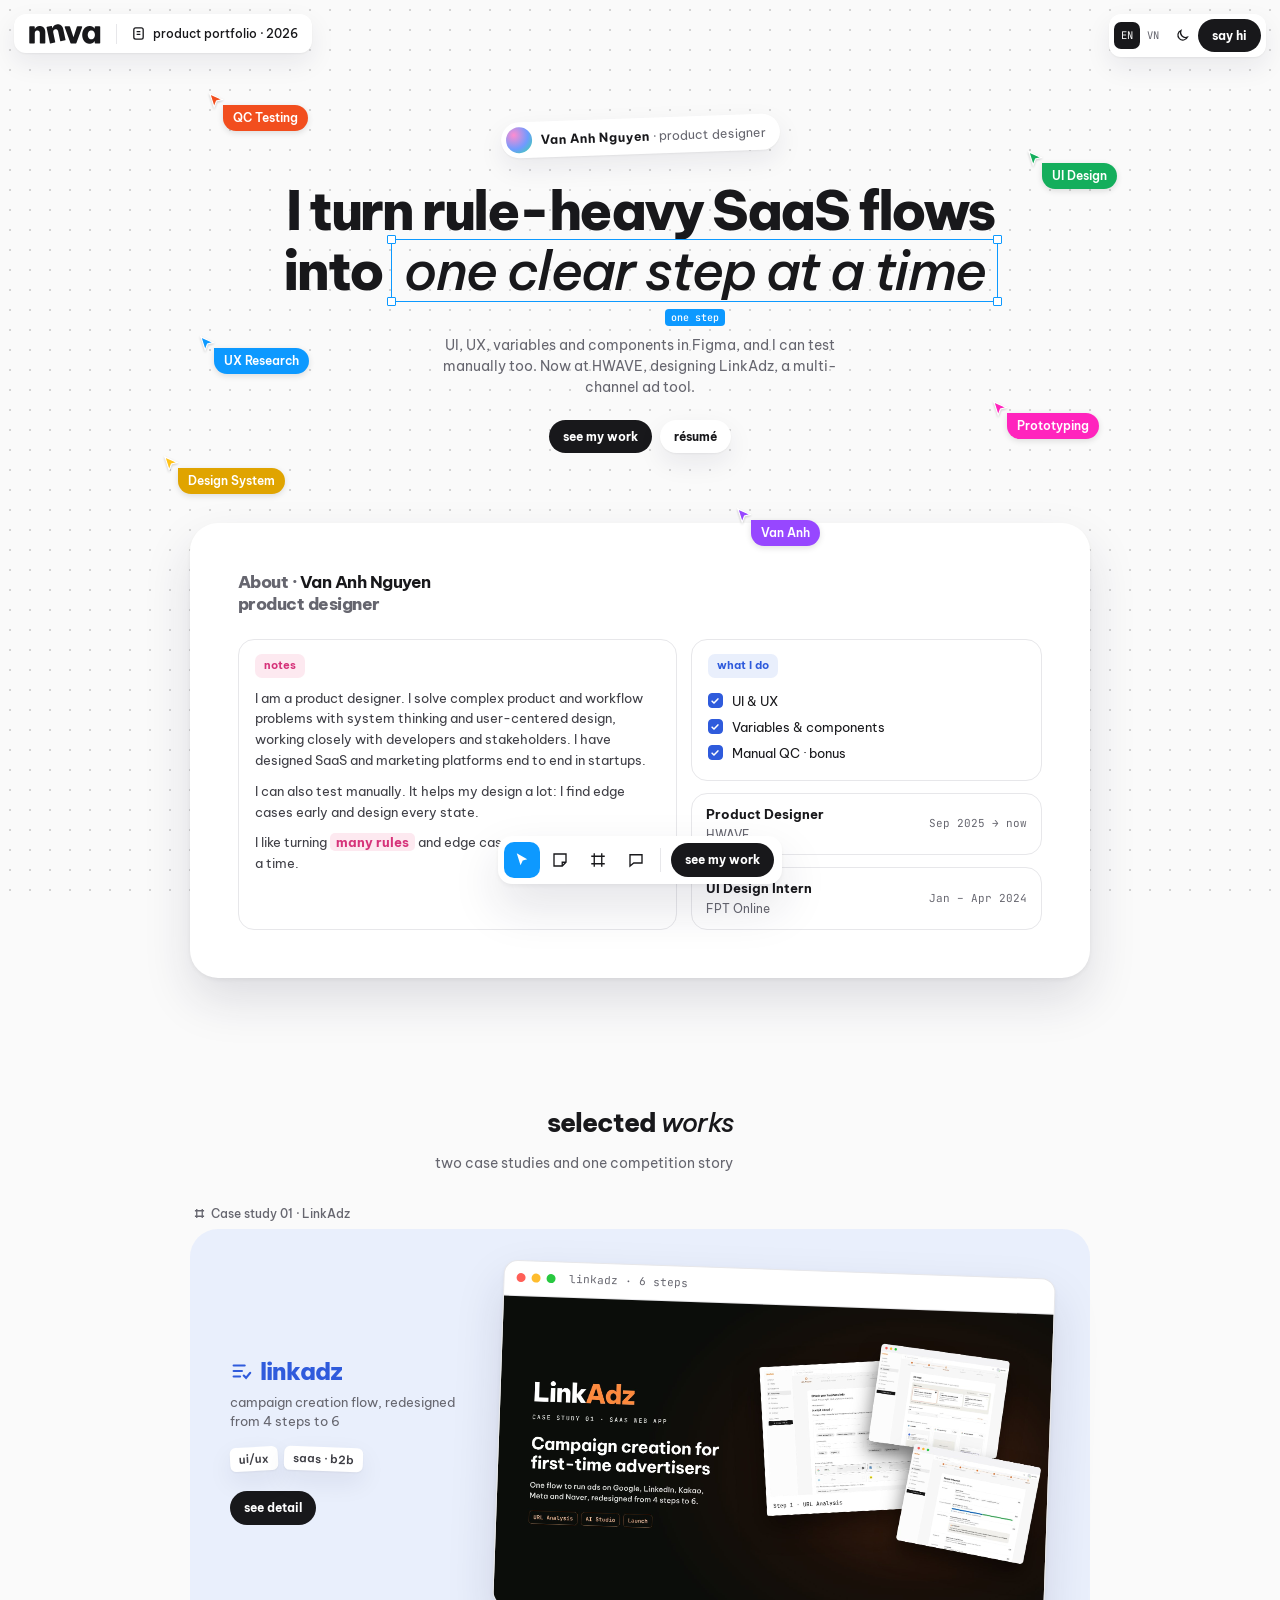
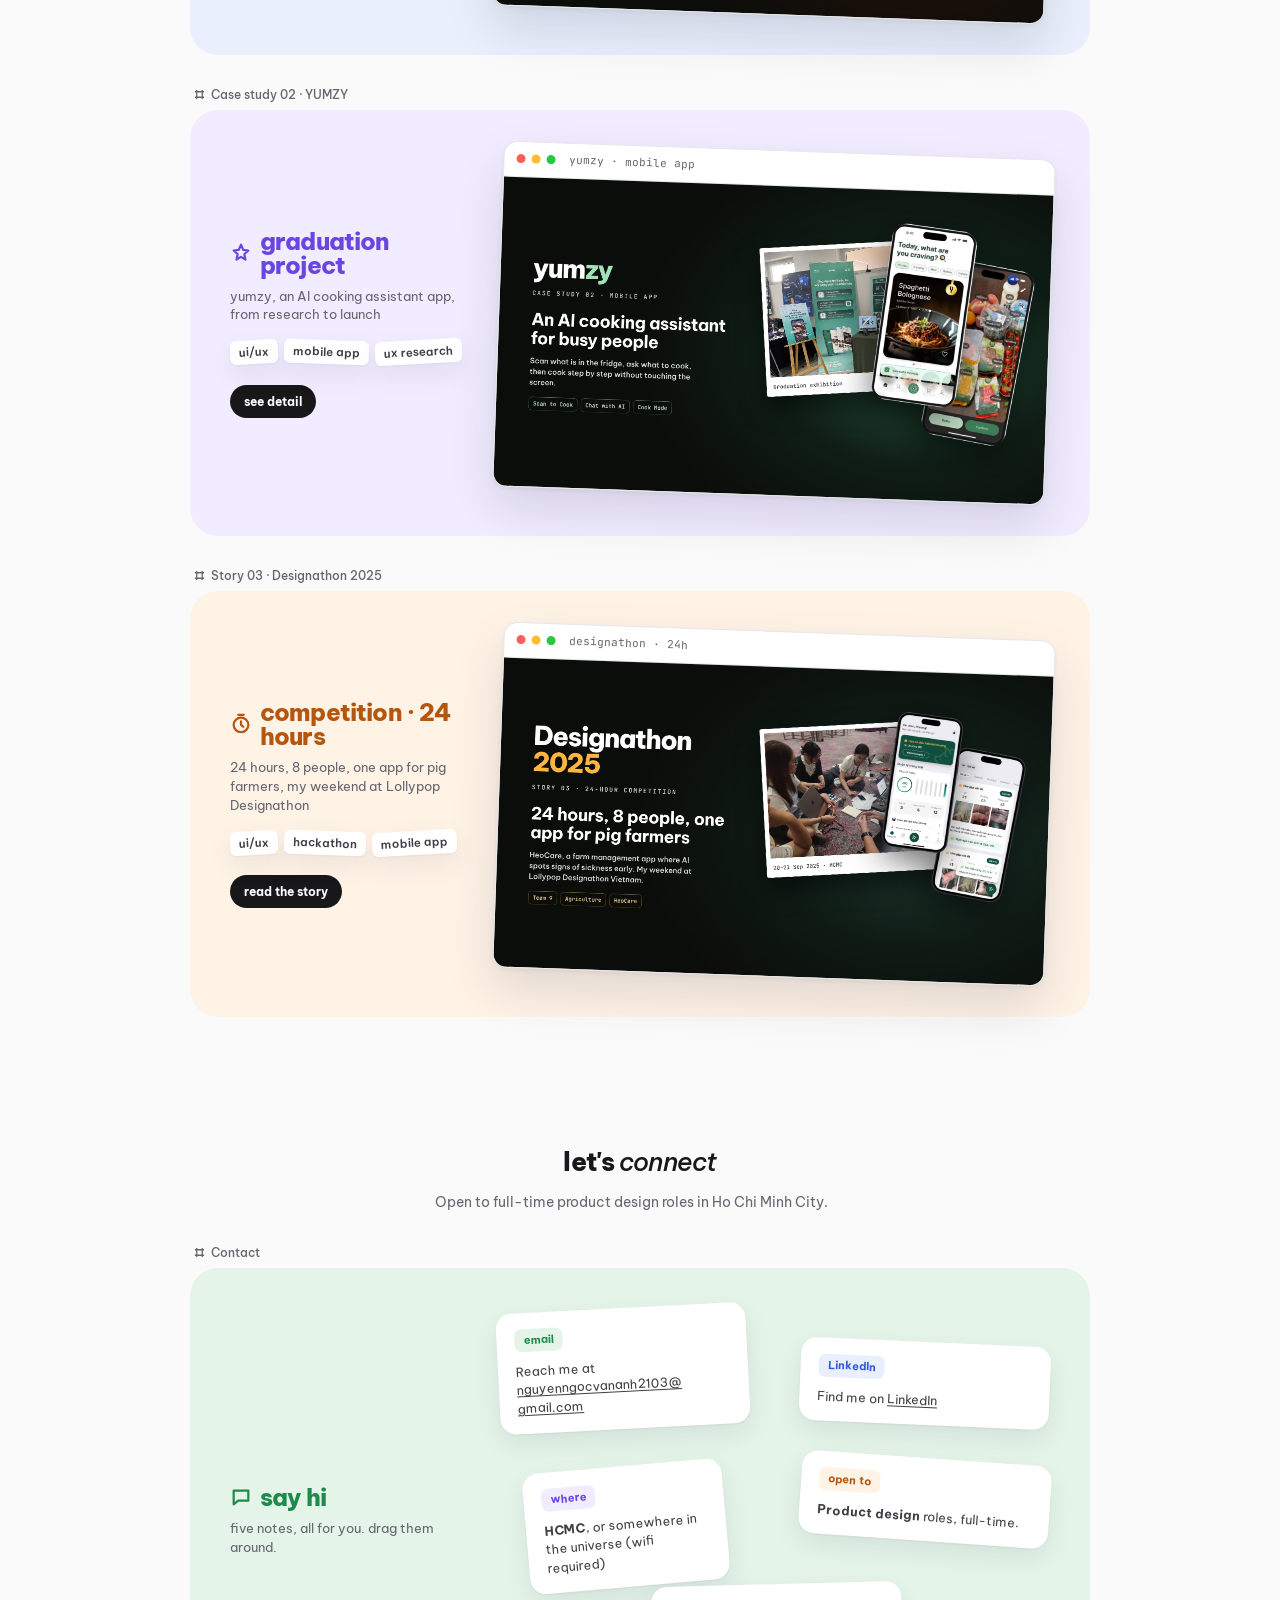
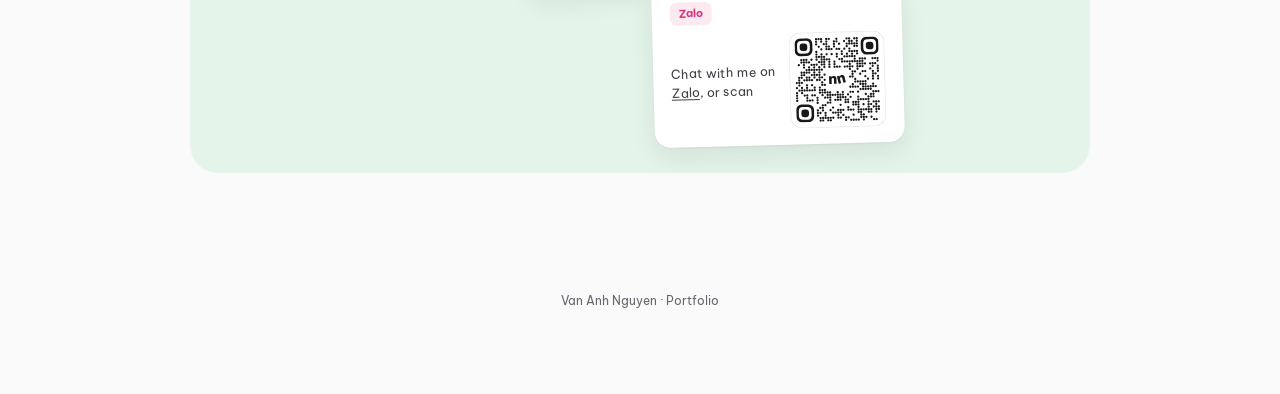
==== index.html @ 12a166b3 "Lighter media, play clips on scroll, American spelling, spaced en dashes Co-Authored-By: Claude Sonn" ====
<!DOCTYPE html>
<html lang="en">
<head>
<meta charset="utf-8">
<meta name="viewport" content="width=device-width, initial-scale=1">
<link rel="icon" href="logo/favicon.ico" sizes="any"><link rel="icon" type="image/png" sizes="32x32" href="logo/nn-icon-32.png"><link rel="apple-touch-icon" href="logo/nn-icon-180.png">
<script src="theme.js?v=20261119"></script>
<script src="logo.js?v=20261119" defer></script>
<title>Van Anh Nguyen · UI/UX Designer Portfolio 2026</title>
<meta name="description" content="Van Anh Nguyen, product designer in Ho Chi Minh City. Case studies: LinkAdz campaign creation flow, YUMZY AI cooking app, Designathon 2025.">
<meta property="og:url" content="https://nnva-portfolio.github.io/">
<link rel="canonical" href="https://nnva-portfolio.github.io/">
<link rel="alternate" hreflang="en" href="https://nnva-portfolio.github.io/">
<link rel="alternate" hreflang="vi" href="https://nnva-portfolio.github.io/about-vi.html">
<link rel="alternate" hreflang="x-default" href="https://nnva-portfolio.github.io/">
<meta property="og:type" content="website">
<meta property="og:title" content="Van Anh Nguyen · UI/UX Designer Portfolio 2026">
<meta property="og:description" content="Van Anh Nguyen, product designer in Ho Chi Minh City. Case studies: LinkAdz campaign creation flow, YUMZY AI cooking app, Designathon 2025.">
<meta property="og:image" content="https://nnva-portfolio.github.io/og.jpg">
<meta property="og:image:width" content="1200">
<meta property="og:image:height" content="630">
<meta name="twitter:card" content="summary_large_image">
<link rel="preconnect" href="https://fonts.googleapis.com">
<link rel="preconnect" href="https://fonts.gstatic.com" crossorigin>
<link href="https://fonts.googleapis.com/css2?family=Be+Vietnam+Pro:ital,wght@0,400;0,500;0,600;0,700;0,800;1,500;1,600&family=JetBrains+Mono:wght@500&display=swap" rel="stylesheet">
<style>
/* Layout: a FigJam board. Dot canvas + app chrome (file pill, toolbar, cursors, selection box) hold Droplist-style pastel blocks with tilted white sticker cards. Pastel for big areas, saturated color only for small accents. */
:root{
  --canvas:#fafafa;--dot:#d4d4d4;--ink:#18181b;--ink2:#3f3f46;--mute:#66666f;--line:#e7e7ea;--card:#fff;
  --blue:#e9effc;--pink:#fde9f0;--peach:#fff3e6;--mint:#e4f4e8;--violet:#f1ecff;
  --blue-i:#2f5bdc;--pink-i:#d6337a;--peach-i:#b5560f;--mint-i:#1f8a4c;--violet-i:#6a45e0;
  --cta:#18181b;--cta-ink:#fff;--sel:#0d99ff;
  --shadow:0 1px 2px rgba(0,0,0,.05),0 10px 26px rgba(30,30,60,.08);
  --shadow-lg:0 2px 4px rgba(0,0,0,.05),0 22px 48px rgba(30,30,60,.13);
  --font:'Be Vietnam Pro',system-ui,sans-serif;--mono:'JetBrains Mono',ui-monospace,monospace;
  color-scheme:light;
}
:root[data-theme="dark"]{
  --cta:#f3f3f6;--cta-ink:#18181b;
  --canvas:#17171b;--dot:#34343c;--ink:#f3f3f6;--ink2:#d2d2da;--mute:#a1a1ad;--line:#2f2f37;--card:#232329;
  --blue:#1a2238;--pink:#2c1a24;--peach:#2c2117;--mint:#16271d;--violet:#221c33;
  --blue-i:#9bb3ff;--pink-i:#ff94c4;--peach-i:#ffb47c;--mint-i:#7fdca6;--violet-i:#bca8ff;
  --shadow:0 1px 2px rgba(0,0,0,.4),0 10px 26px rgba(0,0,0,.35);--shadow-lg:0 2px 4px rgba(0,0,0,.4),0 22px 48px rgba(0,0,0,.5);
  color-scheme:dark;
}
*{box-sizing:border-box}
html{scroll-behavior:smooth;scroll-padding-top:70px}
body{margin:0;font-family:var(--font);font-size:14px;line-height:1.6;color:var(--ink);-webkit-font-smoothing:antialiased;overflow-x:hidden;
  background:var(--canvas)}
html::before{content:"";position:fixed;inset:0;z-index:-1;pointer-events:none;background:radial-gradient(var(--dot) 1.2px,transparent 1.4px) 0 0/20px 20px}
a{color:inherit}
img{display:block;max-width:100%}
p{margin:0}
:focus-visible{outline:2px solid var(--sel);outline-offset:3px}
.wrap{width:min(900px,calc(100vw - 32px));margin:0 auto;position:relative}

/* ===== app chrome ===== */
.bar{position:fixed;z-index:50;display:flex;align-items:center;gap:2px;background:var(--card);border-radius:12px;box-shadow:var(--shadow);padding:5px;font-size:12px}
.bar.tl{top:14px;left:14px}.bar.tr{top:14px;right:14px}
.bar .bit{display:flex;align-items:center;gap:7px;padding:5px 9px;border-radius:8px;text-decoration:none;color:var(--ink);font-weight:500;white-space:nowrap}
.bar a.it:hover,.bar a.bit:hover{background:rgba(127,127,140,.12)}
.bar .sep{width:1px;height:20px;background:var(--line);margin:0 3px}
.bar svg{width:15px;height:15px;flex:none}
.lsq{width:18px;height:18px;border-radius:5px;display:grid;place-items:center;background:var(--cta);color:var(--cta-ink);font-weight:800;font-size:11px}
.bar .bit.logo{padding:3px 9px}.bar .bit.logo .nnlogo{height:22px;color:var(--ink)}.bar .bit.logo .nnl{width:auto;height:100%}
/* nn logo: n-jump hover (keyframes from the logo guideline A17; rotate about the n centre 856.7,-296.1 in nnva units) */
.nnlogo{display:inline-block;line-height:0;color:inherit}
.nnl{display:block;height:100%;width:auto;overflow:visible}
.nnl .nj{transform-origin:0 0}
@keyframes nnjump{
 0%{transform:translate(0,0) translate(856.7px,-296.1px) rotate(0) translate(-856.7px,296.1px);animation-timing-function:linear}
 28%{transform:translate(0,0) translate(856.7px,-296.1px) rotate(0) translate(-856.7px,296.1px);animation-timing-function:cubic-bezier(.4,0,.6,1)}
 37.5%{transform:translate(0,14px) translate(856.7px,-296.1px) rotate(5deg) translate(-856.7px,296.1px);animation-timing-function:cubic-bezier(.2,0,.4,1)}
 48.5%{transform:translate(0,-80px) translate(856.7px,-296.1px) rotate(-6deg) translate(-856.7px,296.1px);animation-timing-function:cubic-bezier(.5,0,.9,1)}
 60%{transform:translate(0,8px) translate(856.7px,-296.1px) rotate(2deg) translate(-856.7px,296.1px);animation-timing-function:cubic-bezier(.3,0,.5,1)}
 69%{transform:translate(0,0) translate(856.7px,-296.1px) rotate(0) translate(-856.7px,296.1px);animation-timing-function:linear}
 100%{transform:translate(0,0) translate(856.7px,-296.1px) rotate(0) translate(-856.7px,296.1px)}
}
.nn-hover.nn-play .nj{animation:nnjump 3.2s infinite;animation-delay:-.8s}
@media (prefers-reduced-motion:reduce){.nn-hover.nn-play .nj{animation:none}}

.lang{display:flex}
.lang a{font-family:var(--mono);font-size:10.5px;padding:5px 7px;border-radius:7px;text-decoration:none;color:var(--mute)}
.lang a.on{background:var(--ink);color:var(--canvas)}
.ibtn{border:0;background:none;color:var(--ink);width:28px;height:28px;border-radius:8px;display:grid;place-items:center;cursor:pointer}
.ibtn:hover{background:rgba(127,127,140,.12)}
:root:not([data-theme="dark"]) .sun{display:none}:root[data-theme="dark"] .moon{display:none}
.cta{display:inline-block;background:var(--cta);color:var(--cta-ink) !important;font-weight:700;font-size:12px;padding:7px 14px;border-radius:999px;text-decoration:none;white-space:nowrap;transition:transform .25s cubic-bezier(.2,.9,.3,1.4),box-shadow .25s}
.cta:hover{transform:translateY(-2px) rotate(-2deg);box-shadow:0 10px 22px rgba(0,0,0,.22)}
.cta.ghost{background:var(--card);color:var(--ink) !important;box-shadow:var(--shadow)}
@media(max-width:560px){.bar.tl .f2,.bar.tl .sep{display:none}}

.tools{position:fixed;z-index:50;left:50%;bottom:16px;transform:translateX(-50%);display:flex;align-items:center;gap:2px;background:var(--card);border-radius:14px;box-shadow:var(--shadow-lg);padding:6px}
.tools a.t{position:relative;width:36px;height:36px;border-radius:10px;display:grid;place-items:center;color:var(--ink);text-decoration:none}
.tools a.t:hover{background:rgba(127,127,140,.12)}
.tools a.t.on{background:var(--sel);color:#fff}
.tools a.t svg{width:18px;height:18px}
.tools .sep{width:1px;height:24px;background:var(--line);margin:0 4px}
.tools .cta{margin:0 2px 0 4px}
[data-tip]::after{content:attr(data-tip);position:absolute;bottom:calc(100% + 10px);left:50%;transform:translate(-50%,4px);background:#18181b;color:#fff;font-size:11px;font-weight:500;padding:4px 8px;border-radius:6px;white-space:nowrap;opacity:0;pointer-events:none;transition:.18s;z-index:9}
[data-tip]:hover::after,[data-tip]:focus-visible::after{opacity:1;transform:translate(-50%,0)}

/* ===== canvas objects ===== */
.cur{position:absolute;z-index:6;pointer-events:none;display:flex;align-items:flex-start;animation:drift 10s ease-in-out infinite}
.cur svg{width:17px;height:17px;flex:none;filter:drop-shadow(0 1px 1px rgba(0,0,0,.2))}
.cur b{margin:13px 0 0 -2px;color:#fff;font-size:11.5px;font-weight:600;padding:4px 10px;border-radius:4px 999px 999px 999px;white-space:nowrap;box-shadow:0 2px 6px rgba(0,0,0,.12)}
.cur.d2{animation-delay:-3s;animation-duration:12s}.cur.d3{animation-delay:-6s;animation-duration:11s}.cur.d4{animation-delay:-1.5s;animation-duration:13s}
@keyframes drift{0%,100%{translate:0 0}25%{translate:12px -9px}50%{translate:-7px 7px}75%{translate:9px 11px}}
@media(max-width:1180px){.cur.hs{display:none}}

.selbox{position:relative;display:inline-block;padding:0 12px;outline:1.5px solid var(--sel)}
.selbox>i.h{position:absolute;width:9px;height:9px;background:#fff;border:1.5px solid var(--sel);border-radius:1px}
.h1{left:-5px;top:-5px}.h2{right:-5px;top:-5px}.h3{left:-5px;bottom:-5px}.h4{right:-5px;bottom:-5px}
.selbox .dim{position:absolute;left:50%;top:calc(100% + 8px);transform:translateX(-50%);background:var(--sel);color:#fff;font-family:var(--mono);font-size:10px;font-weight:500;font-style:normal;padding:1px 6px;border-radius:4px;white-space:nowrap;letter-spacing:0;line-height:1.5}

.pick{position:relative}
.pick::before{content:"";position:absolute;inset:0;border:1.5px solid var(--sel);border-radius:inherit;opacity:0;transition:opacity .15s;pointer-events:none;
  background:linear-gradient(#fff,#fff) left -4px top -4px/8px 8px no-repeat,linear-gradient(#fff,#fff) right -4px top -4px/8px 8px no-repeat,linear-gradient(#fff,#fff) left -4px bottom -4px/8px 8px no-repeat,linear-gradient(#fff,#fff) right -4px bottom -4px/8px 8px no-repeat}
.pick:hover::before{opacity:1}

.fr{position:relative;margin-top:30px}
.fr>.fname{display:flex;align-items:center;gap:6px;font-size:12px;color:var(--mute);font-weight:500;margin:0 0 6px 4px}
.fr>.fname svg{width:11px;height:11px}

.block{border-radius:28px;padding:clamp(22px,4vw,40px);position:relative}
.block.blue{background:var(--blue);--i:var(--blue-i)}.block.pink{background:var(--pink);--i:var(--pink-i)}
.block.peach{background:var(--peach);--i:var(--peach-i)}.block.mint{background:var(--mint);--i:var(--mint-i)}.block.violet{background:var(--violet);--i:var(--violet-i)}
.kt{display:flex;align-items:center;gap:8px;font-weight:800;font-size:clamp(20px,2.6vw,24px);letter-spacing:-.035em;line-height:1;color:var(--i)}
.kt svg{width:22px;height:22px;flex:none}
.kd{font-size:12.5px;color:var(--mute);line-height:1.5;max-width:240px;margin:10px 0 0}
.duo{display:grid;grid-template-columns:240px minmax(0,1fr);gap:28px;align-items:center}
@media(max-width:860px){.duo{grid-template-columns:1fr}}

.st{position:relative;background:var(--card);border:3px solid var(--card);border-radius:16px;padding:13px 15px;box-shadow:var(--shadow);font-size:12.5px;line-height:1.5;color:var(--ink2);
  transition:rotate .45s cubic-bezier(.2,.9,.3,1.3),translate .45s cubic-bezier(.2,.9,.3,1.3),box-shadow .3s;background-image:linear-gradient(180deg,rgba(255,255,255,.7),rgba(255,255,255,0) 40%)}
:root[data-theme="dark"] .st{background-image:linear-gradient(180deg,rgba(255,255,255,.05),rgba(255,255,255,0) 40%)}
.st:hover{rotate:0deg !important;translate:0 -5px;box-shadow:var(--shadow-lg);z-index:4}
.r1{rotate:-3deg}.r2{rotate:2.5deg}.r3{rotate:-1.5deg}.r4{rotate:4deg}.r5{rotate:-5deg}
.lbl{display:inline-flex;align-items:center;gap:4px;font-size:11px;font-weight:700;padding:3px 9px;border-radius:7px;margin-bottom:10px}
.lbl.blue{background:var(--blue);color:var(--blue-i)}.lbl.pink{background:var(--pink);color:var(--pink-i)}.lbl.peach{background:var(--peach);color:var(--peach-i)}
.lbl.mint{background:var(--mint);color:var(--mint-i)}.lbl.violet{background:var(--violet);color:var(--violet-i)}
.lbl .chev{font-size:8px;opacity:.7}
.tag{font-weight:700;padding:1px 6px;border-radius:5px;background:var(--pink);color:var(--pink-i)}
.drag{cursor:grab;touch-action:none;user-select:none;-webkit-user-select:none;-webkit-touch-callout:none}
@media(pointer:coarse){.drag{touch-action:pan-y}.drag.lifted{scale:1.03}}
.drag.dragging{cursor:grabbing;transition:none;z-index:8;box-shadow:var(--shadow-lg)}
.scatter{position:relative;min-height:425px}
.scatter .st{position:absolute;width:min(250px,72%)}
@media(max-width:860px){.scatter{min-height:0;display:flex;flex-direction:column;gap:26px;padding:6px 0}.scatter .st{position:relative !important;width:auto !important;left:auto !important;right:auto !important;top:auto !important}.scatter .st.r1{rotate:-1.2deg}.scatter .st.r2{rotate:1deg}.scatter .st.r3{rotate:-.8deg}.scatter .st.r4{rotate:1.2deg}.scatter .st.r5{rotate:-1deg}}

.ck{list-style:none;margin:0;padding:0}
.ck li{display:flex;align-items:center;gap:9px;padding:3px 0;font-size:12.5px;color:var(--ink)}
.ck li::before{content:"";flex:none;width:13px;height:13px;border:1.5px solid #c9c9d2;border-radius:4px;background:var(--card)}
.ck li.done::before{border-color:var(--blue-i);background:var(--blue-i) url("data:image/svg+xml,%3Csvg xmlns='http://www.w3.org/2000/svg' viewBox='0 0 12 12'%3E%3Cpath d='M2.5 6.2l2.3 2.3 4.7-5' fill='none' stroke='white' stroke-width='1.8' stroke-linecap='round' stroke-linejoin='round'/%3E%3C/svg%3E") center/10px no-repeat}

/* placeholder still to be filled in */
.todo{background:#fff1b8;color:#6b5300;border-radius:4px;padding:0 5px;font-size:11.5px;white-space:nowrap}
:root[data-theme="dark"] .todo{background:#3a3210;color:#efd48a}

/* ===== hero ===== */
.hero{position:relative;text-align:center;padding:118px 0 0}
.who{display:inline-flex;align-items:center;gap:9px;background:var(--card);box-shadow:var(--shadow);border-radius:999px;padding:5px 14px 5px 5px;font-size:12.5px;color:var(--mute);rotate:-2deg;margin-bottom:26px}
.who i{width:26px;height:26px;border-radius:50%;background:radial-gradient(circle at 30% 30%,#ff8ccf,#6f9bff 55%,#2fdc9c)}
.who b{color:var(--ink);font-weight:700}
.hero h1{margin:0;font-size:clamp(30px,5.4vw,54px);font-weight:800;letter-spacing:-.045em;line-height:1.12;text-wrap:balance}
.it{font-style:italic;font-weight:500;letter-spacing:-.03em}
.sub{color:var(--mute);font-size:13.5px;line-height:1.55;max-width:410px;margin:34px auto 0}
section .sub{margin-top:14px}
.btns{display:flex;gap:8px;justify-content:center;flex-wrap:wrap;margin-top:22px}

/* about card (the "product demo" of the page) */
.app{position:relative;margin-top:70px;background:var(--card);border-radius:28px;box-shadow:var(--shadow-lg);padding:clamp(20px,5vw,48px);text-align:left}
.apphead{display:flex;justify-content:space-between;align-items:flex-start;gap:14px;flex-wrap:wrap}
.apphead h2{margin:0;text-align:left;font-size:17px;font-weight:800;letter-spacing:-.03em;line-height:1.3;color:var(--mute)}
.apphead h2 b{color:var(--ink)}
.board{display:grid;grid-template-columns:1.25fr 1fr;gap:14px;margin-top:24px}
.side{display:flex;flex-direction:column;gap:12px}
.w{background:var(--card);border:1px solid var(--line);border-radius:16px;padding:14px 16px;font-size:13px;color:var(--ink2)}
.w p+p{margin-top:10px}
.w.row{display:flex;justify-content:space-between;align-items:center;gap:10px;padding:10px 14px}
.w.row .lbl{margin:0}
.w.row b{display:block;color:var(--ink);font-weight:700;font-size:12.5px}
.w.row small{color:var(--mute);font-size:11.5px}
.w.row .when{font-family:var(--mono);font-size:11px;color:var(--mute);white-space:nowrap}
@media(max-width:860px){.board{grid-template-columns:1fr}}

/* ===== sections ===== */
section{padding-top:130px}
h2{margin:0;text-align:center;font-size:clamp(21px,2.9vw,26px);font-weight:800;letter-spacing:-.035em;line-height:1.18}

.frame{display:block;background:var(--card);border-radius:14px;box-shadow:var(--shadow-lg);overflow:hidden;border:1px solid var(--line);text-decoration:none;transition:rotate .45s cubic-bezier(.2,.9,.3,1.3),translate .45s}
.frame .chrome{display:flex;align-items:center;gap:6px;padding:8px 12px;border-bottom:1px solid var(--line)}
.frame .chrome i{width:9px;height:9px;border-radius:50%;background:#ff5f57}.frame .chrome i:nth-child(2){background:#febc2e}.frame .chrome i:nth-child(3){background:#28c840}
.frame .chrome span{margin-left:8px;font-size:11px;color:var(--mute);font-family:var(--mono)}
.frame img{width:100%;aspect-ratio:16/9;object-fit:cover;object-position:center}
.frame.tilt{rotate:2deg}.frame.tilt:hover{rotate:0deg;translate:0 -5px}
.chips{display:flex;flex-wrap:wrap;gap:6px;margin-top:16px}
.chip{font-size:11.5px;font-weight:600;padding:3px 9px;border-radius:6px;background:var(--card);color:var(--ink2);box-shadow:var(--shadow)}
.chip:nth-child(odd){rotate:-3deg}.chip:nth-child(even){rotate:2deg}
.block .cta{margin-top:20px}
.soon{display:grid;place-items:center;min-height:170px;border:1.5px dashed color-mix(in srgb,var(--i) 45%,transparent);border-radius:16px;position:relative}
.soon .st{font-weight:700;color:var(--i);font-size:13px}

/* footer wordmark */
.bigmark{margin-top:120px;height:clamp(128px,25vw,262px);overflow:hidden;text-align:center;font-weight:800;font-size:clamp(100px,21vw,220px);letter-spacing:-.07em;line-height:1;user-select:none;white-space:nowrap}
.bigmark i{display:inline-block;font-style:normal;transition:transform .5s cubic-bezier(.2,.9,.3,1.4);-webkit-text-stroke:6px currentColor;paint-order:stroke fill}
.bigmark i:nth-child(1){color:#ffb07c;transform:rotate(-8deg) translateY(18px)}
.bigmark i:nth-child(2){color:#8fdcae;transform:rotate(6deg) translateY(4px)}
.bigmark i:nth-child(3){color:#f9a8cc;transform:rotate(-4deg) translateY(26px)}
.bigmark i:nth-child(4){color:#9fb4ff;transform:rotate(9deg) translateY(10px)}
.bigmark i:nth-child(5){color:#c3b0ff;transform:rotate(-6deg) translateY(24px)}
.bigmark:hover i{transform:rotate(0) translateY(6px)}
footer{margin-top:100px;text-align:center;color:var(--mute);font-size:12px;padding:18px 0 84px}
@media(prefers-reduced-motion:reduce){*{animation:none !important;transition:none !important}html{scroll-behavior:auto}}
</style>
</head>
<body>

<div class="bar tl">
  <a class="bit logo nn-hover" href="#top" aria-label="Van Anh Nguyen"><span class="nnlogo" data-v="nnva"></span></a>
  <span class="sep"></span>
  <span class="bit f2"><svg viewBox="0 0 16 16" fill="none" stroke="currentColor" stroke-width="1.4"><rect x="3" y="2" width="10" height="12" rx="2"/><path d="M6 6h4M6 9h4"/></svg>product portfolio · 2026</span>
</div>
<div class="bar tr">
  <span class="lang"><a class='on' aria-current='true'>EN</a><a href='about-vi.html'>VN</a></span>
  <button class="ibtn" id="theme" type="button" aria-label="Toggle light and dark mode"><svg class="moon" viewBox="0 0 24 24" fill="none" stroke="currentColor" stroke-width="2" stroke-linecap="round"><path d="M20 14.5A8 8 0 0 1 9.5 4a8 8 0 1 0 10.5 10.5z"/></svg><svg class="sun" viewBox="0 0 24 24" fill="none" stroke="currentColor" stroke-width="2" stroke-linecap="round"><circle cx="12" cy="12" r="4"/><path d="M12 2v2M12 20v2M4.9 4.9l1.4 1.4M17.7 17.7l1.4 1.4M2 12h2M20 12h2M4.9 19.1l1.4-1.4M17.7 6.3l1.4-1.4"/></svg></button>
  <a class="cta" href="#connect">say hi</a>
</div>

<nav class="tools" aria-label="On this page" id="tools">
  <a class="t" href="#top" data-tip="Top" aria-label="Top"><svg viewBox="0 0 24 24" fill="currentColor"><path d="M5 3l14 8-6 1.5L10 19z"/></svg></a>
  <a class="t" href="#about" data-tip="About" aria-label="About"><svg viewBox="0 0 24 24" fill="none" stroke="currentColor" stroke-width="1.8"><path d="M4 4h16v11l-5 5H4z"/><path d="M15 20v-5h5"/></svg></a>
  <a class="t" href="#work" data-tip="Works" aria-label="Works"><svg viewBox="0 0 24 24" fill="none" stroke="currentColor" stroke-width="1.8"><path d="M7 3v18M17 3v18M3 7h18M3 17h18"/></svg></a>
  <a class="t" href="#connect" data-tip="Contact" aria-label="Contact"><svg viewBox="0 0 24 24" fill="none" stroke="currentColor" stroke-width="1.8"><path d="M4 5h16v11H9l-5 4z"/></svg></a>
  <span class="sep"></span>
  <a class="cta" href="#work">see my work</a>
</nav>

<div class="wrap" id="top">
  <header class="hero">
    <div class="cur hs" style="left:1%;top:335px" aria-hidden="true"><svg viewBox="0 0 18 18"><path d="M2 2l13 6-6 1.5L6.5 16z" fill="#0d99ff" stroke="#fff" stroke-width="1.2"/></svg><b style="background:#0d99ff">UX Research</b></div><div class="cur d3 hs" style="left:2%;top:92px" aria-hidden="true"><svg viewBox="0 0 18 18"><path d="M2 2l13 6-6 1.5L6.5 16z" fill="#f24e1e" stroke="#fff" stroke-width="1.2"/></svg><b style="background:#f24e1e">QC Testing</b></div><div class="cur d2 hs" style="right:-3%;top:150px" aria-hidden="true"><svg viewBox="0 0 18 18"><path d="M2 2l13 6-6 1.5L6.5 16z" fill="#14ae5c" stroke="#fff" stroke-width="1.2"/></svg><b style="background:#14ae5c">UI Design</b></div><div class="cur d3 hs" style="left:-3%;top:455px" aria-hidden="true"><svg viewBox="0 0 18 18"><path d="M2 2l13 6-6 1.5L6.5 16z" fill="#ffc21a" stroke="#fff" stroke-width="1.2"/></svg><b style="background:#e0a400">Design System</b></div><div class="cur d4 hs" style="right:-1%;top:400px" aria-hidden="true"><svg viewBox="0 0 18 18"><path d="M2 2l13 6-6 1.5L6.5 16z" fill="#ff24bd" stroke="#fff" stroke-width="1.2"/></svg><b style="background:#ff24bd">Prototyping</b></div>
    <div class="who"><i></i><span><b>Van Anh Nguyen</b> · product designer</span></div>
    <h1>I turn rule-heavy SaaS flows into <span class="selbox"><i class="h h1"></i><i class="h h2"></i><i class="h h3"></i><i class="h h4"></i><span class="it">one clear step at a time</span><span class="dim" aria-hidden="true">one step</span></span></h1>
    <p class="sub">UI, UX, variables and components in Figma, and I can test manually too. Now at HWAVE, designing LinkAdz, a multi-channel ad tool.</p>
    <div class="btns"><a class="cta" href="#work">see my work</a><a class="cta ghost" href="NguyenNgocVanAnh_ProductDesigner_CV_2026.pdf" download="NguyenNgocVanAnh_ProductDesigner_CV_2026.pdf">résumé</a></div>

    <div class="app" id="about">
      <div class="cur hs" style="right:30%;top:-16px;animation-duration:7s" aria-hidden="true"><svg viewBox="0 0 18 18"><path d="M2 2l13 6-6 1.5L6.5 16z" fill="#9747ff" stroke="#fff" stroke-width="1.2"/></svg><b style="background:#9747ff">Van Anh</b></div>
      <div class="apphead">
        <h2>About · <b>Van Anh Nguyen</b><br>product designer</h2>
      </div>
      <div class="board">
        <div class="w"><span class="lbl pink">notes</span>
          <p>I am a product designer. I solve complex product and workflow problems with system thinking and user-centered design, working closely with developers and stakeholders. I have designed SaaS and marketing platforms end to end in startups.</p><p>I can also test manually. It helps my design a lot: I find edge cases early and design every state.</p><p>I like turning <span class="tag">many rules</span> and edge cases into one clear step at a time.</p></div>
        <div class="side">
          <div class="w"><span class="lbl blue">what I do</span>
            <ul class="ck"><li class="done">UI &amp; UX</li><li class="done">Variables &amp; components</li><li class="done">Manual QC · bonus</li></ul></div>
          <div class="w row"><div><b>Product Designer</b><small>HWAVE</small></div><span class="when">Sep 2025 → now</span></div>
          <div class="w row"><div><b>UI Design Intern</b><small>FPT Online</small></div><span class="when">Jan – Apr 2024</span></div>
        </div>
      </div>
    </div>
  </header>

  <section id="work">
    <h2>selected <span class="it">works</span></h2>
    <p class="sub">two case studies and one competition story</p>

    <div class="fr"><p class="fname"><svg viewBox="0 0 12 12" fill="none" stroke="currentColor" stroke-width="1.4"><path d="M3 1v10M9 1v10M1 3h10M1 9h10"/></svg>Case study 01 · LinkAdz</p>
      <div class="block blue duo">
        <div>
          <div class="kt"><svg viewBox="0 0 24 24" fill="none" stroke="currentColor" stroke-width="2.4" stroke-linecap="round"><path d="M4 6h12M4 12h9M4 18h7"/><path d="M15 17l2.5 2.5L22 14"/></svg>linkadz</div>
          <p class="kd">campaign creation flow, redesigned from 4 steps to 6</p>
          <div class="chips"><span class="chip">ui/ux</span><span class="chip">saas · b2b</span></div>
          <a class="cta" href="linkadz.html">see detail</a>
        </div>
        <a class="frame tilt pick" href="linkadz.html"><div class="chrome"><i></i><i></i><i></i><span>linkadz · 6 steps</span></div><img src="cover/linkadz.jpg" alt="LinkAdz cover: the 6-step campaign creation flow"></a>
      </div>
    </div>

    <div class="fr"><p class="fname"><svg viewBox="0 0 12 12" fill="none" stroke="currentColor" stroke-width="1.4"><path d="M3 1v10M9 1v10M1 3h10M1 9h10"/></svg>Case study 02 · YUMZY</p>
      <div class="block violet duo">
        <div>
          <div class="kt"><svg viewBox="0 0 24 24" fill="none" stroke="currentColor" stroke-width="2.4" stroke-linejoin="round"><path d="M12 3l2.4 5.6L20 9.3l-4.4 4 1.3 6-4.9-3.1-4.9 3.1 1.3-6L4 9.3l5.6-.7z"/></svg>graduation project</div>
          <p class="kd">yumzy, an AI cooking assistant app, from research to launch</p>
          <div class="chips"><span class="chip">ui/ux</span><span class="chip">mobile app</span><span class="chip">ux research</span></div>
          <a class="cta" href="yumzy.html">see detail</a>
        </div>
        <a class="frame tilt pick" href="yumzy.html"><div class="chrome"><i></i><i></i><i></i><span>yumzy · mobile app</span></div><img src="cover/yumzy.jpg" alt="YUMZY app, brand and features"></a>
      </div>
    </div>

    <div class="fr"><p class="fname"><svg viewBox="0 0 12 12" fill="none" stroke="currentColor" stroke-width="1.4"><path d="M3 1v10M9 1v10M1 3h10M1 9h10"/></svg>Story 03 · Designathon 2025</p>
      <div class="block peach duo">
        <div>
          <div class="kt"><svg viewBox="0 0 24 24" fill="none" stroke="currentColor" stroke-width="2.4" stroke-linecap="round" stroke-linejoin="round"><circle cx="12" cy="13" r="8"/><path d="M12 9v4l2.5 2M9 2h6"/></svg>competition · 24 hours</div>
          <p class="kd">24 hours, 8 people, one app for pig farmers, my weekend at Lollypop Designathon</p>
          <div class="chips"><span class="chip">ui/ux</span><span class="chip">hackathon</span><span class="chip">mobile app</span></div>
          <a class="cta" href="designathon.html">read the story</a>
        </div>
        <a class="frame tilt pick" href="designathon.html"><div class="chrome"><i></i><i></i><i></i><span>designathon · 24h</span></div><img src="cover/designathon.jpg" alt="Designathon 2025 cover: my team sketching and the HeoCare app"></a>
      </div>
    </div>
  </section>

  <section id="connect">
    <h2>let's <span class="it">connect</span></h2>
    <p class="sub">Open to full-time product design roles in Ho Chi Minh City.</p>
    <div class="fr"><p class="fname"><svg viewBox="0 0 12 12" fill="none" stroke="currentColor" stroke-width="1.4"><path d="M3 1v10M9 1v10M1 3h10M1 9h10"/></svg>Contact</p>
      <div class="block mint duo">
        <div>
          <div class="kt"><svg viewBox="0 0 24 24" fill="none" stroke="currentColor" stroke-width="2.4" stroke-linejoin="round"><path d="M4 5h16v11H9l-5 4z"/></svg>say hi</div>
          <p class="kd">five notes, all for you. drag them around.</p>
        </div>
        <div class="scatter">
          <div class="st r1 drag pick" style="left:0;top:0"><span class="lbl mint">email</span><p>Reach me at <a href="mailto:nguyenngocvananh2103@gmail.com" style="color:inherit;text-decoration:underline;text-underline-offset:2px;overflow-wrap:anywhere">nguyenngocvananh2103@<wbr>gmail.com</a></p></div>
          <div class="st r2 drag pick" style="right:0;top:34px"><span class="lbl blue">LinkedIn</span><p>Find me on <a href="https://www.linkedin.com/in/v%C3%A2n-anh-nguy%E1%BB%85n-182910249/" target="_blank" rel="noopener" style="color:inherit;text-decoration:underline;text-underline-offset:2px;overflow-wrap:anywhere">LinkedIn</a></p></div>
          <div class="st r4 drag pick" style="right:0;top:150px"><span class="lbl peach">open to</span><p><b>Product design</b> roles, full-time.</p></div>
          <div class="st r5 drag pick" style="left:5%;top:158px;width:min(200px,60%)"><span class="lbl violet">where</span><p><b>HCMC</b>, or somewhere in the universe (wifi required)</p></div>
          <div class="st r3 drag pick" style="left:28%;top:276px"><span class="lbl pink">Zalo</span><div style="display:flex;align-items:center;gap:12px"><p style="margin:0">Chat with me on <a href="https://zalo.me/0938480521" target="_blank" rel="noopener" style="color:inherit;text-decoration:underline;text-underline-offset:2px;overflow-wrap:anywhere">Zalo</a>, or scan</p><a href="https://zalo.me/0938480521" target="_blank" rel="noopener" aria-label="Zalo QR" style="flex:none;display:block;width:96px;height:96px;padding:6px;background:#fff;border-radius:12px;box-shadow:inset 0 0 0 1px rgba(0,0,0,.08)"><svg viewBox="0 0 33 33" width="100%" height="100%" role="img" aria-label="Zalo QR code"><g fill="#18181b"><path d="M8.5 0.5h0M9.5 0.5h0M10.5 0.5h0M12.5 0.5h0M13.5 0.5h0M16.5 0.5h0M20.5 0.5h0M21.5 0.5h0M23.5 0.5h0M24.5 0.5h0M8.5 1.5h0M10.5 1.5h0M12.5 1.5h0M15.5 1.5h0M16.5 1.5h0M19.5 1.5h0M21.5 1.5h0M22.5 1.5h0M24.5 1.5h0M8.5 2.5h0M11.5 2.5h0M12.5 2.5h0M15.5 2.5h0M17.5 2.5h0M20.5 2.5h0M21.5 2.5h0M22.5 2.5h0M23.5 2.5h0M24.5 2.5h0M9.5 3.5h0M12.5 3.5h0M13.5 3.5h0M15.5 3.5h0M20.5 3.5h0M23.5 3.5h0M24.5 3.5h0M10.5 4.5h0M12.5 4.5h0M13.5 4.5h0M14.5 4.5h0M16.5 4.5h0M17.5 4.5h0M19.5 4.5h0M21.5 4.5h0M8.5 5.5h0M18.5 5.5h0M21.5 5.5h0M22.5 5.5h0M23.5 5.5h0M24.5 5.5h0M8.5 6.5h0M10.5 6.5h0M12.5 6.5h0M14.5 6.5h0M16.5 6.5h0M18.5 6.5h0M20.5 6.5h0M22.5 6.5h0M24.5 6.5h0M8.5 7.5h0M9.5 7.5h0M10.5 7.5h0M11.5 7.5h0M16.5 7.5h0M19.5 7.5h0M20.5 7.5h0M21.5 7.5h0M22.5 7.5h0M23.5 7.5h0M2.5 8.5h0M3.5 8.5h0M4.5 8.5h0M6.5 8.5h0M8.5 8.5h0M10.5 8.5h0M11.5 8.5h0M12.5 8.5h0M13.5 8.5h0M17.5 8.5h0M18.5 8.5h0M23.5 8.5h0M25.5 8.5h0M26.5 8.5h0M27.5 8.5h0M30.5 8.5h0M31.5 8.5h0M32.5 8.5h0M2.5 9.5h0M3.5 9.5h0M4.5 9.5h0M5.5 9.5h0M9.5 9.5h0M10.5 9.5h0M11.5 9.5h0M13.5 9.5h0M15.5 9.5h0M18.5 9.5h0M19.5 9.5h0M20.5 9.5h0M21.5 9.5h0M22.5 9.5h0M23.5 9.5h0M24.5 9.5h0M25.5 9.5h0M26.5 9.5h0M32.5 9.5h0M1.5 10.5h0M3.5 10.5h0M6.5 10.5h0M7.5 10.5h0M8.5 10.5h0M10.5 10.5h0M11.5 10.5h0M13.5 10.5h0M15.5 10.5h0M21.5 10.5h0M24.5 10.5h0M25.5 10.5h0M26.5 10.5h0M27.5 10.5h0M29.5 10.5h0M30.5 10.5h0M31.5 10.5h0M3.5 11.5h0M5.5 11.5h0M7.5 11.5h0M9.5 11.5h0M11.5 11.5h0M13.5 11.5h0M15.5 11.5h0M16.5 11.5h0M17.5 11.5h0M19.5 11.5h0M20.5 11.5h0M21.5 11.5h0M22.5 11.5h0M24.5 11.5h0M25.5 11.5h0M26.5 11.5h0M30.5 11.5h0M32.5 11.5h0M4.5 12.5h0M5.5 12.5h0M6.5 12.5h0M7.5 12.5h0M8.5 12.5h0M9.5 12.5h0M10.5 12.5h0M21.5 12.5h0M24.5 12.5h0M29.5 12.5h0M32.5 12.5h0M2.5 13.5h0M3.5 13.5h0M4.5 13.5h0M5.5 13.5h0M7.5 13.5h0M9.5 13.5h0M22.5 13.5h0M23.5 13.5h0M26.5 13.5h0M27.5 13.5h0M30.5 13.5h0M32.5 13.5h0M2.5 14.5h0M3.5 14.5h0M6.5 14.5h0M7.5 14.5h0M8.5 14.5h0M9.5 14.5h0M11.5 14.5h0M22.5 14.5h0M25.5 14.5h0M30.5 14.5h0M31.5 14.5h0M1.5 15.5h0M2.5 15.5h0M4.5 15.5h0M5.5 15.5h0M7.5 15.5h0M9.5 15.5h0M10.5 15.5h0M21.5 15.5h0M22.5 15.5h0M27.5 15.5h0M30.5 15.5h0M32.5 15.5h0M1.5 16.5h0M3.5 16.5h0M4.5 16.5h0M5.5 16.5h0M6.5 16.5h0M8.5 16.5h0M9.5 16.5h0M11.5 16.5h0M23.5 16.5h0M28.5 16.5h0M30.5 16.5h0M32.5 16.5h0M0.5 17.5h0M1.5 17.5h0M2.5 17.5h0M10.5 17.5h0M23.5 17.5h0M24.5 17.5h0M25.5 17.5h0M26.5 17.5h0M27.5 17.5h0M1.5 18.5h0M4.5 18.5h0M6.5 18.5h0M10.5 18.5h0M11.5 18.5h0M22.5 18.5h0M25.5 18.5h0M26.5 18.5h0M27.5 18.5h0M30.5 18.5h0M0.5 19.5h0M2.5 19.5h0M4.5 19.5h0M7.5 19.5h0M9.5 19.5h0M21.5 19.5h0M22.5 19.5h0M23.5 19.5h0M24.5 19.5h0M26.5 19.5h0M27.5 19.5h0M28.5 19.5h0M29.5 19.5h0M30.5 19.5h0M31.5 19.5h0M1.5 20.5h0M2.5 20.5h0M3.5 20.5h0M4.5 20.5h0M5.5 20.5h0M6.5 20.5h0M7.5 20.5h0M9.5 20.5h0M10.5 20.5h0M11.5 20.5h0M25.5 20.5h0M26.5 20.5h0M27.5 20.5h0M28.5 20.5h0M29.5 20.5h0M0.5 21.5h0M2.5 21.5h0M9.5 21.5h0M10.5 21.5h0M11.5 21.5h0M12.5 21.5h0M13.5 21.5h0M16.5 21.5h0M18.5 21.5h0M21.5 21.5h0M22.5 21.5h0M24.5 21.5h0M30.5 21.5h0M31.5 21.5h0M32.5 21.5h0M0.5 22.5h0M3.5 22.5h0M4.5 22.5h0M6.5 22.5h0M7.5 22.5h0M10.5 22.5h0M12.5 22.5h0M13.5 22.5h0M14.5 22.5h0M15.5 22.5h0M16.5 22.5h0M17.5 22.5h0M18.5 22.5h0M20.5 22.5h0M27.5 22.5h0M29.5 22.5h0M30.5 22.5h0M0.5 23.5h0M4.5 23.5h0M8.5 23.5h0M11.5 23.5h0M12.5 23.5h0M13.5 23.5h0M16.5 23.5h0M17.5 23.5h0M18.5 23.5h0M19.5 23.5h0M21.5 23.5h0M24.5 23.5h0M28.5 23.5h0M29.5 23.5h0M30.5 23.5h0M0.5 24.5h0M4.5 24.5h0M5.5 24.5h0M6.5 24.5h0M8.5 24.5h0M13.5 24.5h0M15.5 24.5h0M16.5 24.5h0M17.5 24.5h0M19.5 24.5h0M20.5 24.5h0M24.5 24.5h0M25.5 24.5h0M26.5 24.5h0M27.5 24.5h0M28.5 24.5h0M8.5 25.5h0M12.5 25.5h0M13.5 25.5h0M19.5 25.5h0M20.5 25.5h0M22.5 25.5h0M23.5 25.5h0M24.5 25.5h0M28.5 25.5h0M30.5 25.5h0M31.5 25.5h0M32.5 25.5h0M10.5 26.5h0M11.5 26.5h0M17.5 26.5h0M22.5 26.5h0M23.5 26.5h0M24.5 26.5h0M26.5 26.5h0M28.5 26.5h0M29.5 26.5h0M31.5 26.5h0M9.5 27.5h0M10.5 27.5h0M14.5 27.5h0M20.5 27.5h0M24.5 27.5h0M28.5 27.5h0M30.5 27.5h0M31.5 27.5h0M32.5 27.5h0M8.5 28.5h0M10.5 28.5h0M13.5 28.5h0M16.5 28.5h0M17.5 28.5h0M18.5 28.5h0M20.5 28.5h0M21.5 28.5h0M22.5 28.5h0M24.5 28.5h0M25.5 28.5h0M26.5 28.5h0M27.5 28.5h0M28.5 28.5h0M29.5 28.5h0M31.5 28.5h0M32.5 28.5h0M8.5 29.5h0M9.5 29.5h0M11.5 29.5h0M14.5 29.5h0M15.5 29.5h0M16.5 29.5h0M17.5 29.5h0M24.5 29.5h0M25.5 29.5h0M28.5 29.5h0M29.5 29.5h0M31.5 29.5h0M8.5 30.5h0M11.5 30.5h0M16.5 30.5h0M18.5 30.5h0M22.5 30.5h0M25.5 30.5h0M26.5 30.5h0M9.5 31.5h0M10.5 31.5h0M11.5 31.5h0M12.5 31.5h0M13.5 31.5h0M14.5 31.5h0M16.5 31.5h0M17.5 31.5h0M19.5 31.5h0M20.5 31.5h0M25.5 31.5h0M26.5 31.5h0M27.5 31.5h0M29.5 31.5h0M9.5 32.5h0M10.5 32.5h0M12.5 32.5h0M13.5 32.5h0M19.5 32.5h0M21.5 32.5h0M22.5 32.5h0M23.5 32.5h0M24.5 32.5h0M26.5 32.5h0M30.5 32.5h0M31.5 32.5h0" stroke="#18181b" stroke-width=".9" stroke-linecap="round" fill="none"/><path fill-rule="evenodd" d="M2.2 0h2.6a2.2 2.2 0 0 1 2.2 2.2v2.6a2.2 2.2 0 0 1 -2.2 2.2h-2.6a2.2 2.2 0 0 1 -2.2 -2.2v-2.6a2.2 2.2 0 0 1 2.2 -2.2zM2.6 1h1.8a1.6 1.6 0 0 1 1.6 1.6v1.8a1.6 1.6 0 0 1 -1.6 1.6h-1.8a1.6 1.6 0 0 1 -1.6 -1.6v-1.8a1.6 1.6 0 0 1 1.6 -1.6z"/><rect x="2" y="2" width="3" height="3" rx="1.2"/><path fill-rule="evenodd" d="M28.2 0h2.6a2.2 2.2 0 0 1 2.2 2.2v2.6a2.2 2.2 0 0 1 -2.2 2.2h-2.6a2.2 2.2 0 0 1 -2.2 -2.2v-2.6a2.2 2.2 0 0 1 2.2 -2.2zM28.6 1h1.8a1.6 1.6 0 0 1 1.6 1.6v1.8a1.6 1.6 0 0 1 -1.6 1.6h-1.8a1.6 1.6 0 0 1 -1.6 -1.6v-1.8a1.6 1.6 0 0 1 1.6 -1.6z"/><rect x="28" y="2" width="3" height="3" rx="1.2"/><path fill-rule="evenodd" d="M2.2 26h2.6a2.2 2.2 0 0 1 2.2 2.2v2.6a2.2 2.2 0 0 1 -2.2 2.2h-2.6a2.2 2.2 0 0 1 -2.2 -2.2v-2.6a2.2 2.2 0 0 1 2.2 -2.2zM2.6 27h1.8a1.6 1.6 0 0 1 1.6 1.6v1.8a1.6 1.6 0 0 1 -1.6 1.6h-1.8a1.6 1.6 0 0 1 -1.6 -1.6v-1.8a1.6 1.6 0 0 1 1.6 -1.6z"/><rect x="2" y="28" width="3" height="3" rx="1.2"/></g><rect x="12.00" y="12.00" width="9" height="9" rx="2.6" fill="#fff"/><g transform="translate(12.900 14.432) scale(0.00576) translate(6.0 654.8)"><path d="M54 -18L54 -16L54 -14L55 -13L55 -11L56 -10L57 -8L58 -7L59 -5L61 -4L62 -3L64 -2L65 -1L67 -1L68 0L70 0L72 0L207 0L209 0L210 0L212 -1L214 -1L216 -2L217 -3L218 -4L220 -5L221 -7L222 -8L223 -10L224 -11L224 -13L225 -14L225 -16L225 -18L225 -307L225 -307L225 -311L225 -312L225 -316L225 -316L226 -320L226 -320L226 -324L226 -324L227 -328L227 -328L227 -332L228 -333L228 -336L228 -337L229 -340L229 -341L230 -344L231 -345L232 -348L232 -349L233 -352L233 -353L235 -356L235 -356L236 -360L237 -360L238 -364L238 -364L240 -368L240 -368L242 -371L243 -372L245 -375L245 -375L247 -378L248 -379L250 -381L250 -382L253 -384L253 -385L256 -387L256 -387L259 -389L260 -390L263 -392L263 -392L267 -394L267 -394L271 -395L271 -396L275 -397L275 -397L279 -398L280 -398L284 -399L284 -399L289 -400L289 -400L294 -400L294 -401L299 -401L300 -401L305 -401L305 -401L310 -401L310 -401L315 -401L315 -401L319 -400L320 -400L324 -399L324 -399L328 -398L329 -398L332 -397L333 -397L336 -396L337 -396L340 -394L340 -394L344 -393L344 -392L347 -391L348 -390L350 -389L351 -388L353 -386L354 -386L356 -384L357 -383L359 -381L359 -380L362 -378L362 -378L364 -375L364 -374L366 -371L366 -371L368 -368L368 -368L370 -364L370 -364L372 -361L372 -361L373 -357L374 -357L375 -354L375 -353L376 -350L376 -350L377 -346L378 -346L378 -342L379 -342L379 -339L380 -338L380 -335L380 -334L381 -331L381 -330L381 -327L381 -326L382 -322L382 -322L382 -318L382 -318L382 -314L382 -314L382 -18L382 -16L382 -14L383 -13L383 -11L384 -10L385 -8L386 -7L387 -5L389 -4L390 -3L392 -2L393 -1L395 -1L396 0L398 0L400 0L535 0L537 0L538 0L540 -1L542 -1L544 -2L545 -3L546 -4L548 -5L549 -7L550 -8L551 -10L552 -11L552 -13L553 -14L553 -16L553 -18L553 -346L553 -346L553 -352L553 -352L553 -358L553 -358L552 -363L552 -364L552 -369L552 -370L551 -375L551 -375L551 -381L551 -381L550 -386L550 -387L549 -392L549 -393L548 -398L548 -398L546 -404L546 -404L545 -409L545 -410L544 -415L543 -415L542 -420L542 -421L540 -426L540 -426L538 -432L538 -432L536 -437L536 -438L534 -443L534 -443L532 -448L531 -449L529 -453L529 -454L526 -458L526 -459L523 -464L523 -464L520 -468L520 -469L517 -473L517 -474L514 -478L513 -478L510 -482L510 -483L507 -487L506 -487L503 -491L502 -492L499 -495L498 -496L494 -499L494 -500L490 -503L490 -504L486 -507L485 -508L481 -511L480 -511L476 -514L475 -515L471 -518L470 -518L466 -521L465 -521L460 -524L459 -524L454 -526L454 -526L448 -528L448 -529L442 -531L442 -531L436 -533L435 -533L430 -534L429 -534L423 -536L422 -536L416 -537L415 -537L409 -538L408 -538L401 -539L401 -539L394 -540L393 -540L386 -540L386 -540L378 -540L378 -540L373 -540L372 -540L367 -540L367 -540L362 -540L362 -540L357 -539L357 -539L352 -539L352 -539L347 -538L347 -538L342 -537L342 -537L338 -536L337 -536L333 -536L333 -535L329 -534L328 -534L325 -533L324 -533L320 -532L320 -532L316 -530L316 -530L312 -529L312 -529L308 -527L308 -527L305 -526L304 -525L301 -524L301 -524L298 -522L297 -522L294 -520L294 -520L291 -518L290 -518L287 -516L287 -516L284 -514L284 -514L281 -512L281 -512L278 -510L278 -510L275 -508L275 -507L272 -505L272 -505L270 -503L269 -503L267 -501L267 -500L265 -498L264 -498L262 -496L262 -496L260 -494L260 -493L258 -491L257 -491L255 -489L255 -488L253 -486L253 -486L251 -484L251 -484L249 -481L249 -481L247 -479L247 -479L246 -477L245 -476L244 -474L244 -474L242 -472L242 -472L240 -470L240 -470L239 -468L238 -468L237 -466L237 -465L236 -463L235 -463L234 -461L234 -461L233 -459L233 -459L231 -457L231 -457L230 -455L230 -455L230 -455L225 -455L225 -455L225 -455L225 -512L225 -514L225 -516L224 -517L224 -519L223 -520L222 -522L221 -523L220 -525L218 -526L217 -527L216 -528L214 -529L212 -529L210 -530L209 -530L207 -530L72 -530L70 -530L68 -530L67 -529L65 -529L64 -528L62 -527L61 -526L59 -525L58 -523L57 -522L56 -520L55 -519L55 -517L54 -516L54 -514L54 -512ZM695 -12L695 -10L696 -8L697 -7L698 -5L699 -4L700 -2L701 -1L703 0L704 1L706 1L707 2L709 2L711 3L713 3L714 2L716 2L848 -26L850 -26L852 -27L853 -28L855 -29L856 -30L857 -31L858 -32L860 -34L860 -35L861 -37L862 -38L862 -40L862 -42L862 -44L862 -45L862 -47L802 -330L802 -330L801 -334L801 -334L800 -338L800 -338L800 -342L800 -343L800 -347L800 -347L799 -351L799 -351L799 -355L799 -356L799 -359L799 -360L799 -364L799 -364L800 -368L800 -368L800 -372L800 -372L801 -376L801 -376L801 -380L801 -380L802 -384L802 -384L803 -388L803 -389L804 -392L804 -393L806 -396L806 -397L807 -400L807 -401L809 -404L809 -405L811 -408L811 -408L813 -411L814 -412L816 -414L816 -415L818 -418L819 -418L821 -420L822 -421L825 -423L825 -424L828 -426L829 -426L832 -428L833 -428L836 -430L837 -430L840 -432L841 -432L845 -434L846 -434L850 -436L850 -436L855 -437L856 -437L860 -438L861 -438L866 -439L866 -439L870 -440L871 -440L875 -440L875 -441L880 -441L880 -441L884 -441L884 -441L888 -440L889 -440L892 -440L893 -440L896 -439L897 -439L900 -438L901 -438L904 -437L904 -437L908 -436L908 -436L911 -434L912 -434L914 -432L915 -432L918 -430L918 -430L921 -428L921 -427L924 -425L924 -425L927 -422L927 -422L929 -419L930 -419L932 -416L932 -416L934 -413L935 -413L937 -410L937 -410L939 -407L939 -406L941 -403L941 -403L943 -400L943 -400L945 -396L945 -396L946 -393L947 -393L948 -389L948 -389L950 -385L950 -385L951 -382L951 -381L952 -378L952 -377L953 -374L953 -373L954 -369L954 -369L1016 -80L1016 -78L1017 -76L1018 -75L1018 -73L1020 -72L1021 -71L1022 -70L1024 -68L1025 -68L1027 -67L1028 -66L1030 -66L1032 -66L1034 -66L1035 -66L1037 -66L1169 -94L1171 -94L1172 -95L1174 -96L1176 -97L1177 -98L1178 -99L1179 -100L1180 -102L1181 -103L1182 -105L1183 -107L1183 -108L1183 -110L1183 -112L1183 -114L1183 -115L1115 -436L1115 -436L1114 -442L1113 -442L1112 -447L1112 -448L1110 -453L1110 -453L1109 -459L1109 -459L1107 -464L1107 -465L1105 -470L1105 -470L1103 -475L1103 -476L1101 -480L1101 -481L1099 -486L1098 -486L1096 -491L1096 -492L1094 -496L1094 -497L1091 -502L1091 -502L1088 -507L1088 -507L1085 -512L1085 -512L1082 -517L1082 -517L1079 -522L1079 -522L1076 -527L1076 -527L1072 -532L1072 -532L1069 -536L1068 -537L1065 -541L1065 -541L1061 -545L1061 -546L1057 -549L1057 -550L1053 -553L1053 -554L1049 -557L1048 -558L1045 -561L1044 -561L1040 -564L1040 -565L1035 -568L1035 -568L1030 -571L1030 -571L1026 -574L1025 -574L1020 -577L1020 -577L1015 -580L1015 -580L1010 -582L1009 -583L1004 -585L1004 -585L999 -587L998 -587L993 -589L992 -589L987 -590L986 -591L981 -592L980 -592L974 -593L974 -593L968 -594L967 -594L962 -594L961 -594L955 -595L954 -595L948 -595L947 -595L941 -595L940 -595L934 -594L933 -594L926 -593L926 -593L919 -592L918 -592L911 -591L911 -591L903 -590L903 -590L898 -588L898 -588L893 -587L892 -587L888 -586L888 -586L883 -584L883 -584L878 -583L878 -583L874 -581L873 -581L869 -580L869 -579L865 -578L864 -578L860 -576L860 -576L856 -574L856 -574L852 -572L852 -572L849 -570L848 -569L845 -568L844 -567L841 -565L841 -565L838 -563L837 -562L834 -560L834 -560L831 -558L831 -558L828 -555L828 -555L825 -552L825 -552L822 -550L822 -550L820 -547L819 -547L817 -545L817 -544L814 -542L814 -542L812 -539L812 -539L810 -536L809 -536L807 -534L807 -533L805 -531L805 -531L803 -528L803 -528L801 -525L801 -525L799 -523L799 -522L797 -520L797 -519L796 -517L796 -516L794 -514L794 -514L792 -511L792 -511L791 -508L791 -508L790 -505L789 -505L788 -503L788 -503L787 -500L787 -500L786 -497L785 -497L784 -495L784 -495L783 -492L783 -492L782 -490L782 -490L781 -487L781 -487L780 -485L780 -485L779 -483L779 -482L778 -480L778 -480L777 -478L777 -478L776 -476L776 -476L776 -476L772 -475L771 -475L771 -475L759 -530L759 -532L758 -534L758 -535L757 -537L756 -538L754 -540L753 -541L752 -542L750 -543L748 -543L747 -544L745 -544L743 -545L742 -545L740 -544L738 -544L606 -516L604 -516L603 -515L601 -514L600 -513L598 -512L597 -511L596 -510L595 -508L594 -507L593 -505L592 -504L592 -502L592 -500L592 -498L592 -497L592 -495Z" fill="#18181b"/></g></svg></a></div></div>
        </div>
      </div>
    </div>
  </section>
</div>

<footer>Van Anh Nguyen · Portfolio</footer>

<script>
(function(){

  /* draggable stickers: mouse/pen drag right away; on touch, hold ~0.3s then drag, so a swipe still scrolls the page */
  var coarse=window.matchMedia&&matchMedia('(pointer:coarse)').matches;
  if(coarse){var kd=document.querySelector('#connect .kd');if(kd)kd.textContent=document.documentElement.lang==='vi'?'năm ghi chú dành cho bạn. giữ một chút rồi kéo thử đi.':'five notes, all for you. hold one, then drag it around.'}
  [].forEach.call(document.querySelectorAll('.drag'),function(el){
    var sx,sy,ox=0,oy=0,down=false,moved=false,px,py,lp=null,tdrag=false;
    function move(x,y){var nx=x-sx,r=el.getBoundingClientRect(),l=r.left-ox,w=r.width;nx=Math.max(6-l,Math.min(innerWidth-6-l-w,nx));ox=nx;oy=y-sy;el.style.translate=ox+'px '+oy+'px'}
    el.addEventListener('pointerdown',function(e){if(e.pointerType==='touch')return;down=true;moved=false;px=e.clientX;py=e.clientY;sx=e.clientX-ox;sy=e.clientY-oy});
    el.addEventListener('pointermove',function(e){if(!down||e.pointerType==='touch')return;if(!moved){if(Math.abs(e.clientX-px)+Math.abs(e.clientY-py)<5)return;moved=true;el.classList.add('dragging');try{el.setPointerCapture(e.pointerId)}catch(_){}}move(e.clientX,e.clientY)});
    function up(e){if(e&&e.pointerType==='touch')return;down=false;el.classList.remove('dragging')}
    el.addEventListener('pointerup',up);el.addEventListener('pointercancel',up);
    /* touch */
    el.addEventListener('touchstart',function(e){if(e.touches.length>1)return;var t=e.touches[0];px=t.clientX;py=t.clientY;tdrag=false;moved=false;clearTimeout(lp);
      lp=setTimeout(function(){tdrag=true;sx=px-ox;sy=py-oy;el.classList.add('dragging','lifted');try{navigator.vibrate&&navigator.vibrate(8)}catch(_){}},280)},{passive:true});
    el.addEventListener('touchmove',function(e){var t=e.touches[0];
      if(!tdrag){if(Math.abs(t.clientX-px)+Math.abs(t.clientY-py)>8)clearTimeout(lp);return}
      e.preventDefault();moved=true;move(t.clientX,t.clientY)},{passive:false});
    function tend(){clearTimeout(lp);if(tdrag){tdrag=false;el.classList.remove('dragging','lifted')}}
    el.addEventListener('touchend',tend);el.addEventListener('touchcancel',tend);
    el.addEventListener('contextmenu',function(e){if(coarse)e.preventDefault()});
    el.addEventListener('click',function(e){if(moved){e.preventDefault();e.stopPropagation();moved=false}},true);
  });
  /* email: click copies the address */
  (function(){var a=document.querySelector('#connect a[href^="mailto:"]');if(!a)return;var vi=document.documentElement.lang==='vi',lbl=a.closest('.st').querySelector('.lbl'),t0=lbl.textContent,tm;
    a.title=vi?'Bấm để sao chép':'Click to copy';
    a.addEventListener('click',function(e){var m=a.getAttribute('href').replace('mailto:','');
      function ok(){lbl.textContent=vi?'đã sao chép ✓':'copied ✓';clearTimeout(tm);tm=setTimeout(function(){lbl.textContent=t0},1800)}
      function fb(){var t=document.createElement('textarea');t.value=m;t.style.cssText='position:fixed;opacity:0';document.body.appendChild(t);t.select();var r=false;try{r=document.execCommand('copy')}catch(_){}t.remove();return r}
      e.preventDefault();
      if(navigator.clipboard&&navigator.clipboard.writeText){navigator.clipboard.writeText(m).then(ok,function(){fb()?ok():location.href=a.href})}else{fb()?ok():location.href=a.href}
    });
  })();


  /* toolbar highlights the section in view */
  var tl=[].slice.call(document.querySelectorAll('#tools a.t'));
  function tick(){var h=innerHeight,c='#top';
    tl.forEach(function(a){var s=document.querySelector(a.getAttribute('href'));if(s&&s.getBoundingClientRect().top<h*.45)c=a.getAttribute('href')});
    tl.forEach(function(a){a.classList.toggle('on',a.getAttribute('href')===c)})}
  addEventListener('scroll',tick,{passive:true});addEventListener('resize',tick);tick();
})();
</script>
</body>
</html>
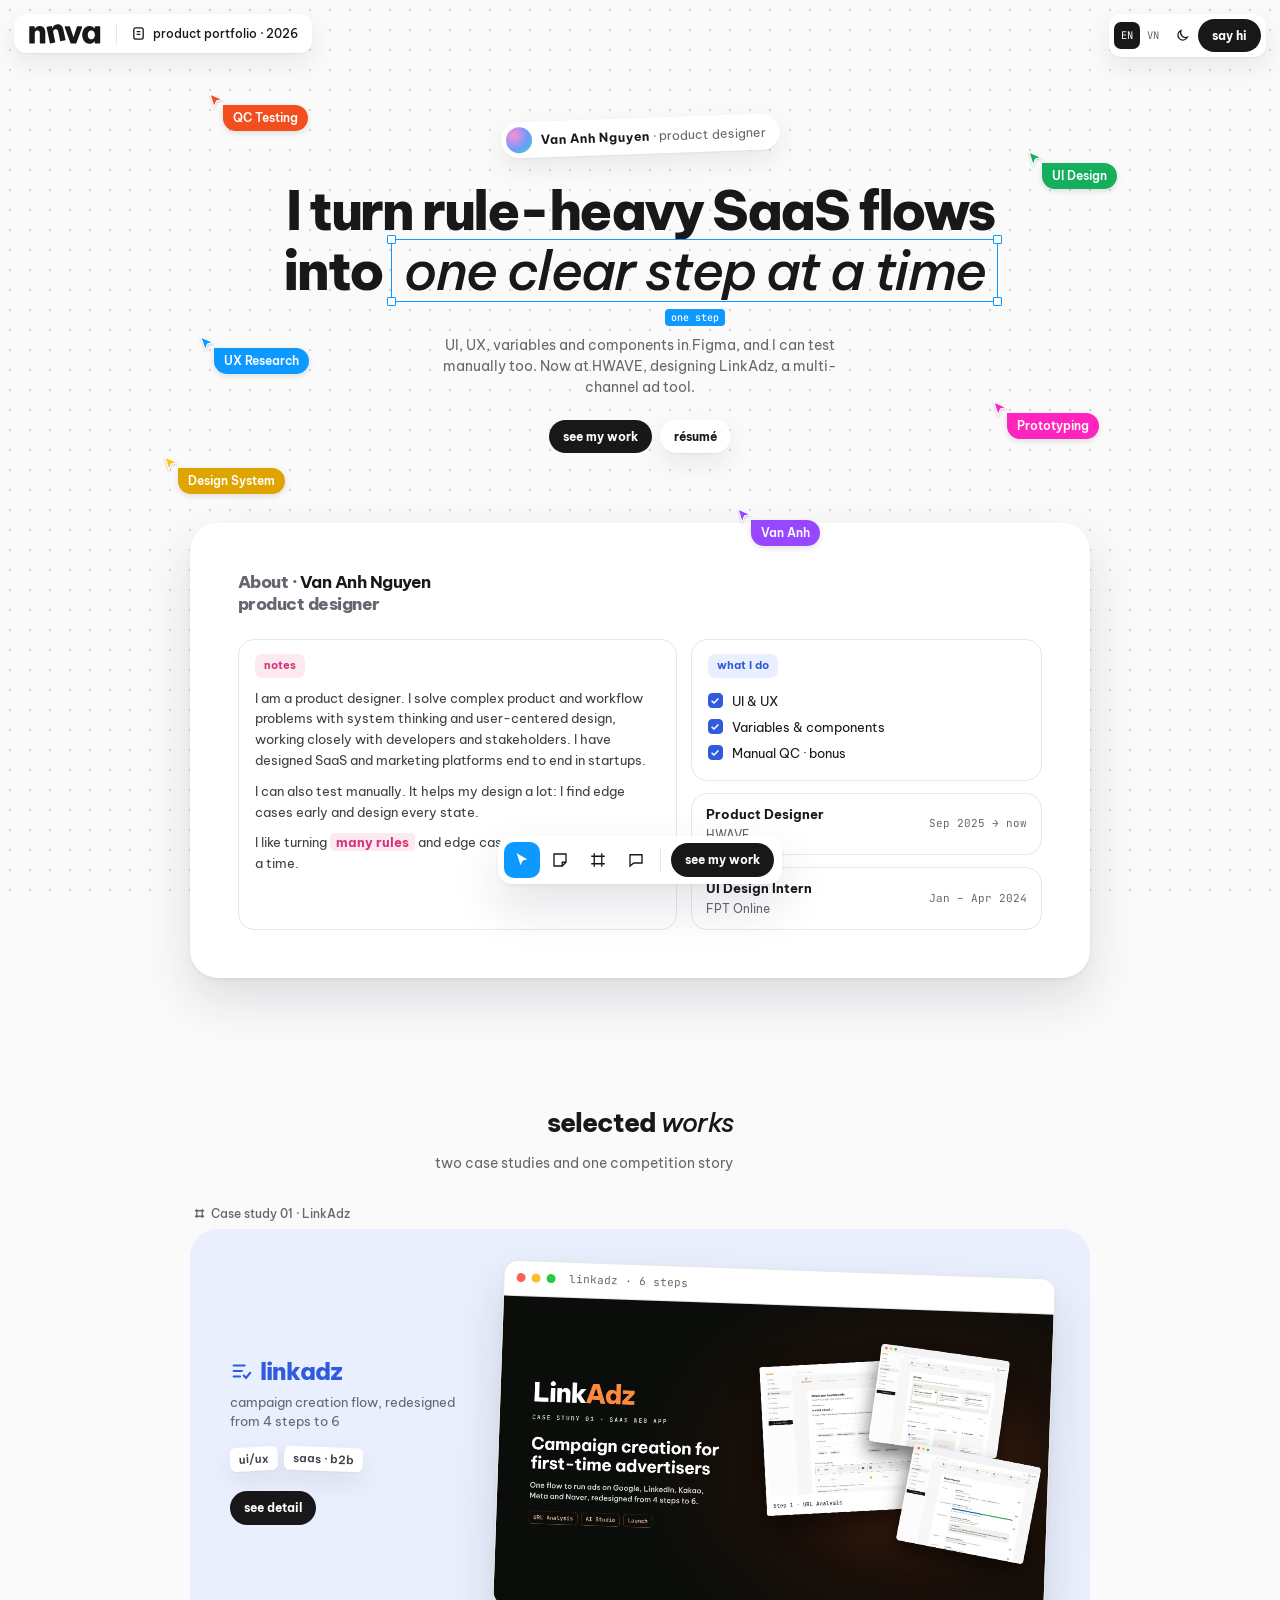
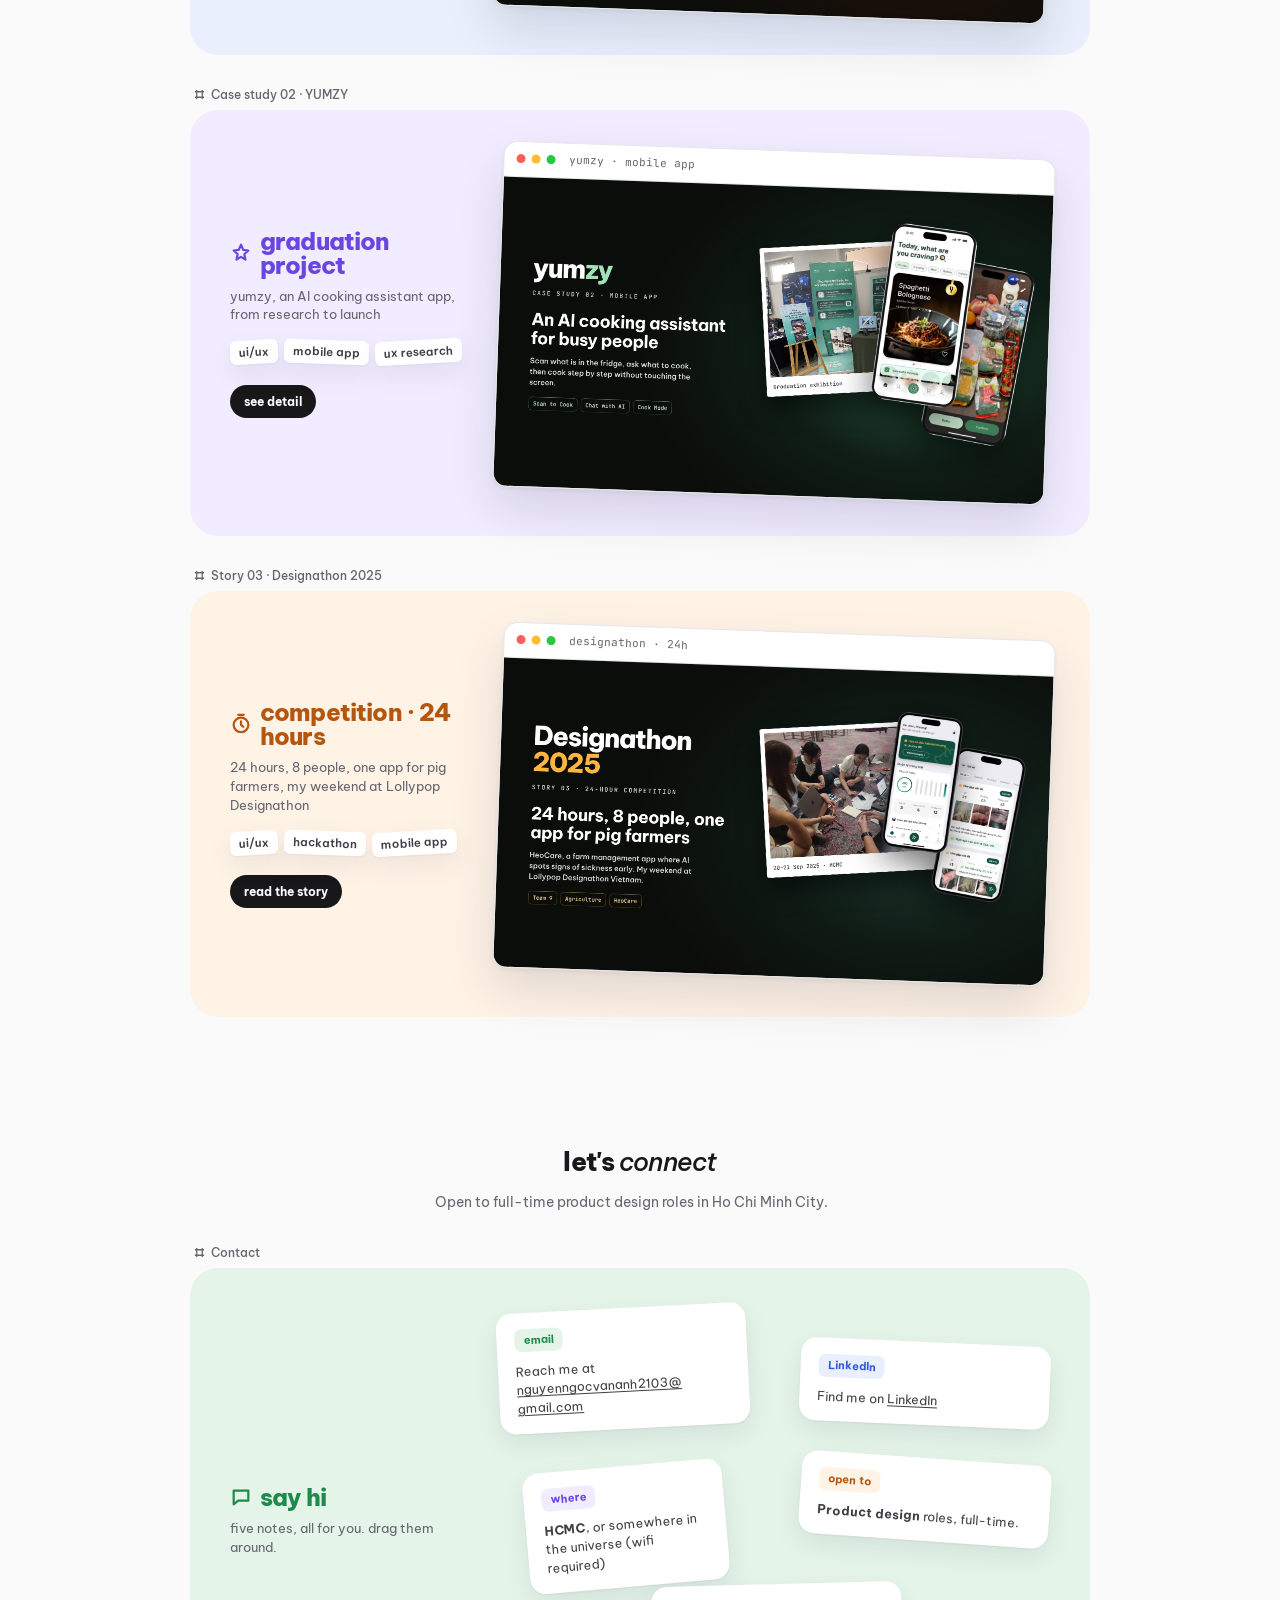
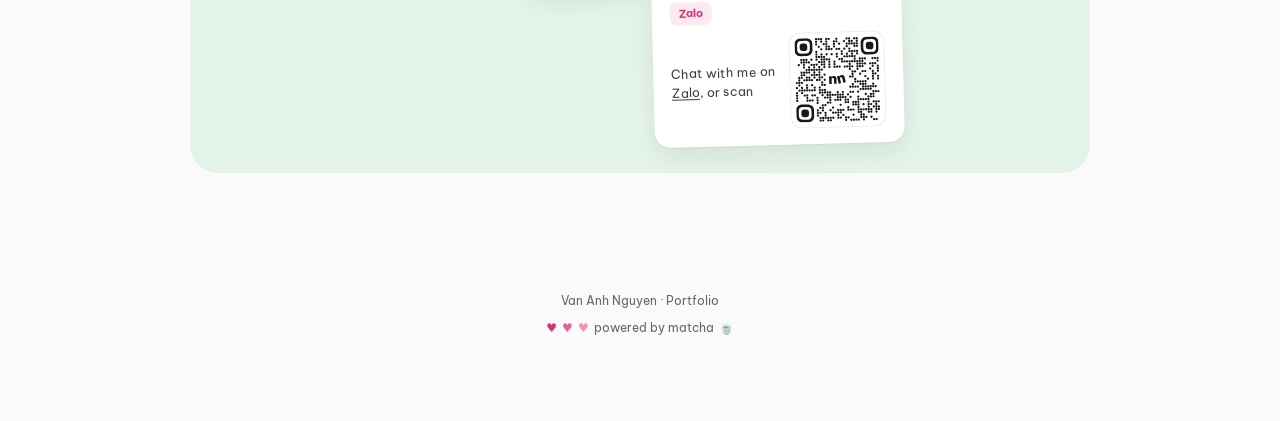
==== commit 489bf295: "Footer: hearts and powered by matcha Co-Authored-By: Claude Sonnet 5.5 <noreply@anthropic.com> Claud" ====
--- a/index.html
+++ b/index.html
@@ -211,6 +211,10 @@
 .bigmark i:nth-child(5){color:#c3b0ff;transform:rotate(-6deg) translateY(24px)}
 .bigmark:hover i{transform:rotate(0) translateY(6px)}
 footer{margin-top:100px;text-align:center;color:var(--mute);font-size:12px;padding:18px 0 84px}
+.made{display:inline-flex;align-items:center;gap:5px;margin-top:8px}
+.hrt{display:inline-block;color:var(--pink-i);animation:hrt 2.2s ease-in-out infinite}
+.hrt:nth-child(2){animation-delay:.25s;opacity:.75}.hrt:nth-child(3){animation-delay:.5s;opacity:.5}
+@keyframes hrt{0%,55%,100%{transform:scale(1)}25%{transform:scale(1.3)}}
 @media(prefers-reduced-motion:reduce){*{animation:none !important;transition:none !important}html{scroll-behavior:auto}}
 </style>
 </head>
@@ -324,7 +328,7 @@
   </section>
 </div>
 
-<footer>Van Anh Nguyen · Portfolio</footer>
+<footer>Van Anh Nguyen · Portfolio<br><span class="made"><span class="hrt" aria-hidden="true">♥</span><span class="hrt" aria-hidden="true">♥</span><span class="hrt" aria-hidden="true">♥</span> powered by matcha <span aria-hidden="true">🍵</span></span></footer>
 
 <script>
 (function(){
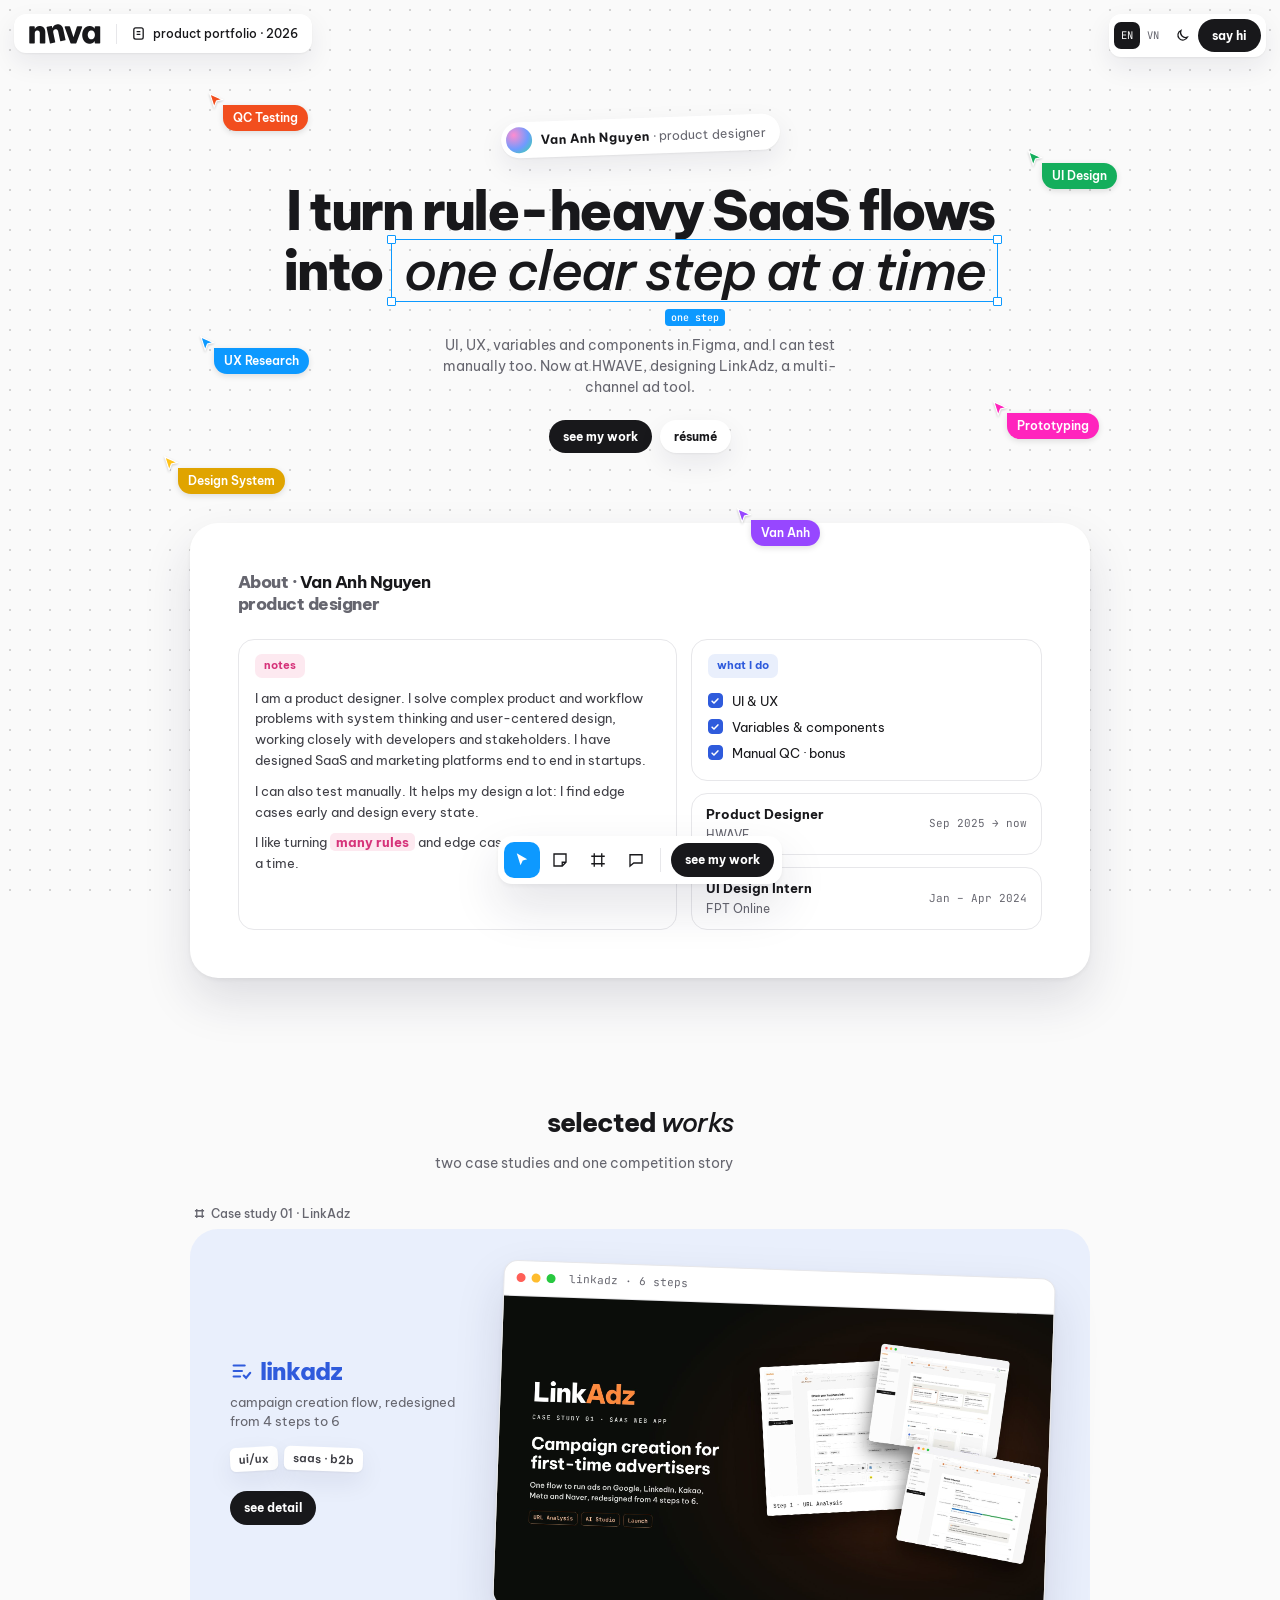
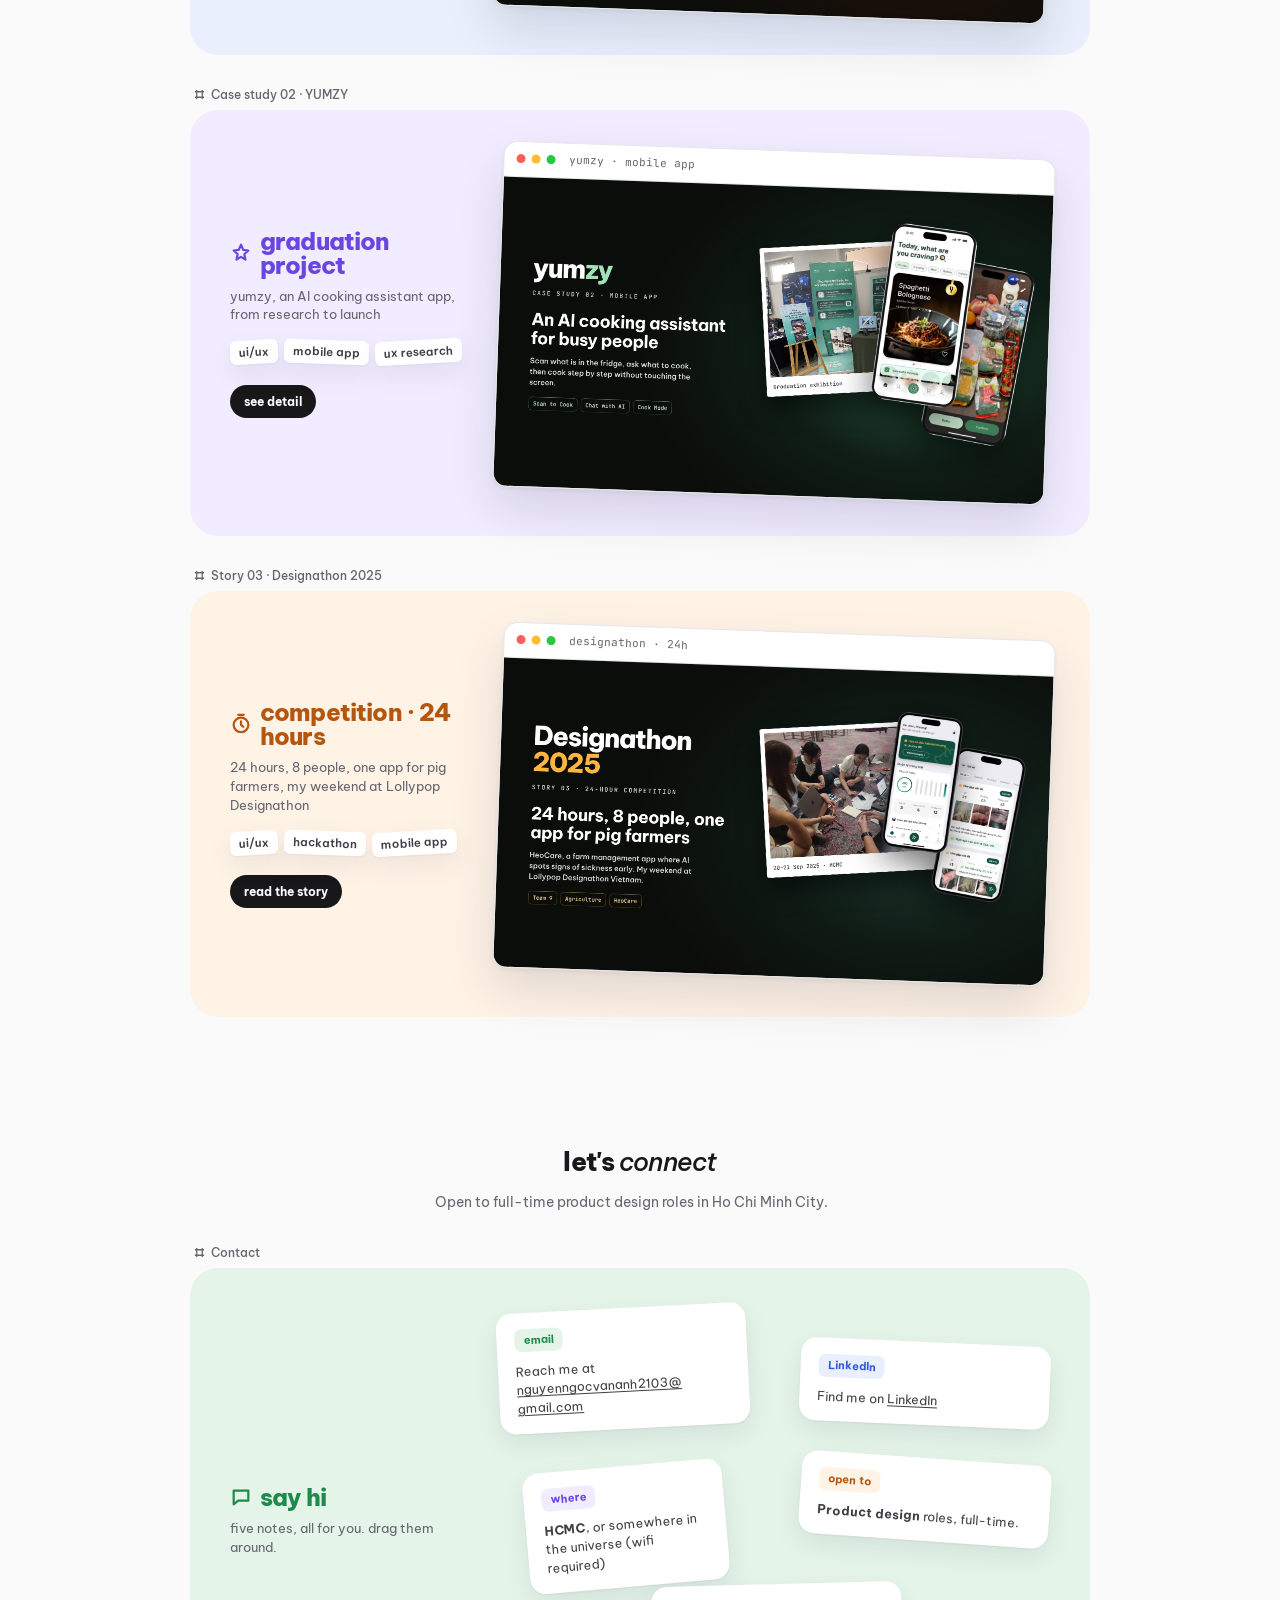
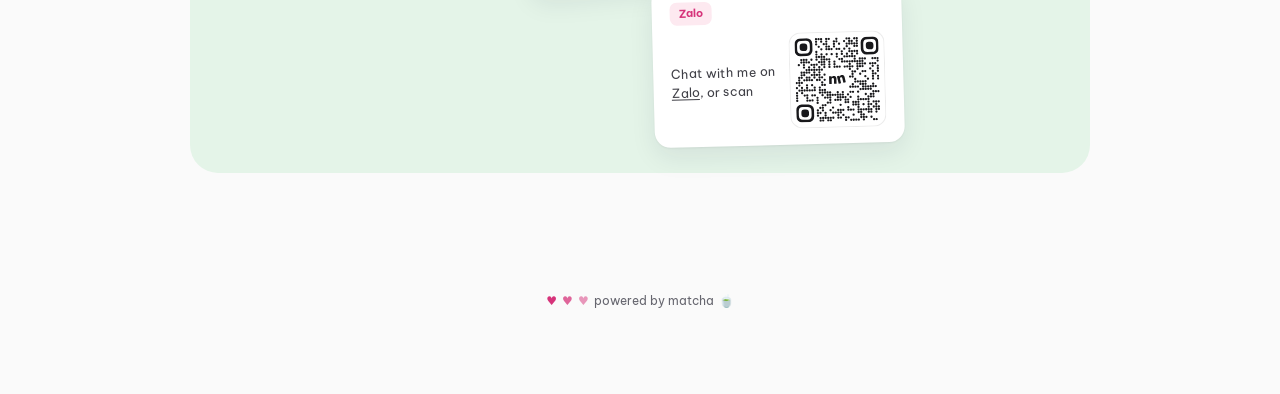
==== commit ac48e6cf: "Footer: remove name line, keep hearts and matcha Co-Authored-By: Claude Sonnet 5.5 <noreply@anthropi" ====
--- a/index.html
+++ b/index.html
@@ -211,7 +211,7 @@
 .bigmark i:nth-child(5){color:#c3b0ff;transform:rotate(-6deg) translateY(24px)}
 .bigmark:hover i{transform:rotate(0) translateY(6px)}
 footer{margin-top:100px;text-align:center;color:var(--mute);font-size:12px;padding:18px 0 84px}
-.made{display:inline-flex;align-items:center;gap:5px;margin-top:8px}
+.made{display:inline-flex;align-items:center;gap:5px}
 .hrt{display:inline-block;color:var(--pink-i);animation:hrt 2.2s ease-in-out infinite}
 .hrt:nth-child(2){animation-delay:.25s;opacity:.75}.hrt:nth-child(3){animation-delay:.5s;opacity:.5}
 @keyframes hrt{0%,55%,100%{transform:scale(1)}25%{transform:scale(1.3)}}
@@ -328,7 +328,7 @@
   </section>
 </div>
 
-<footer>Van Anh Nguyen · Portfolio<br><span class="made"><span class="hrt" aria-hidden="true">♥</span><span class="hrt" aria-hidden="true">♥</span><span class="hrt" aria-hidden="true">♥</span> powered by matcha <span aria-hidden="true">🍵</span></span></footer>
+<footer><span class="made"><span class="hrt" aria-hidden="true">♥</span><span class="hrt" aria-hidden="true">♥</span><span class="hrt" aria-hidden="true">♥</span> powered by matcha <span aria-hidden="true">🍵</span></span></footer>
 
 <script>
 (function(){
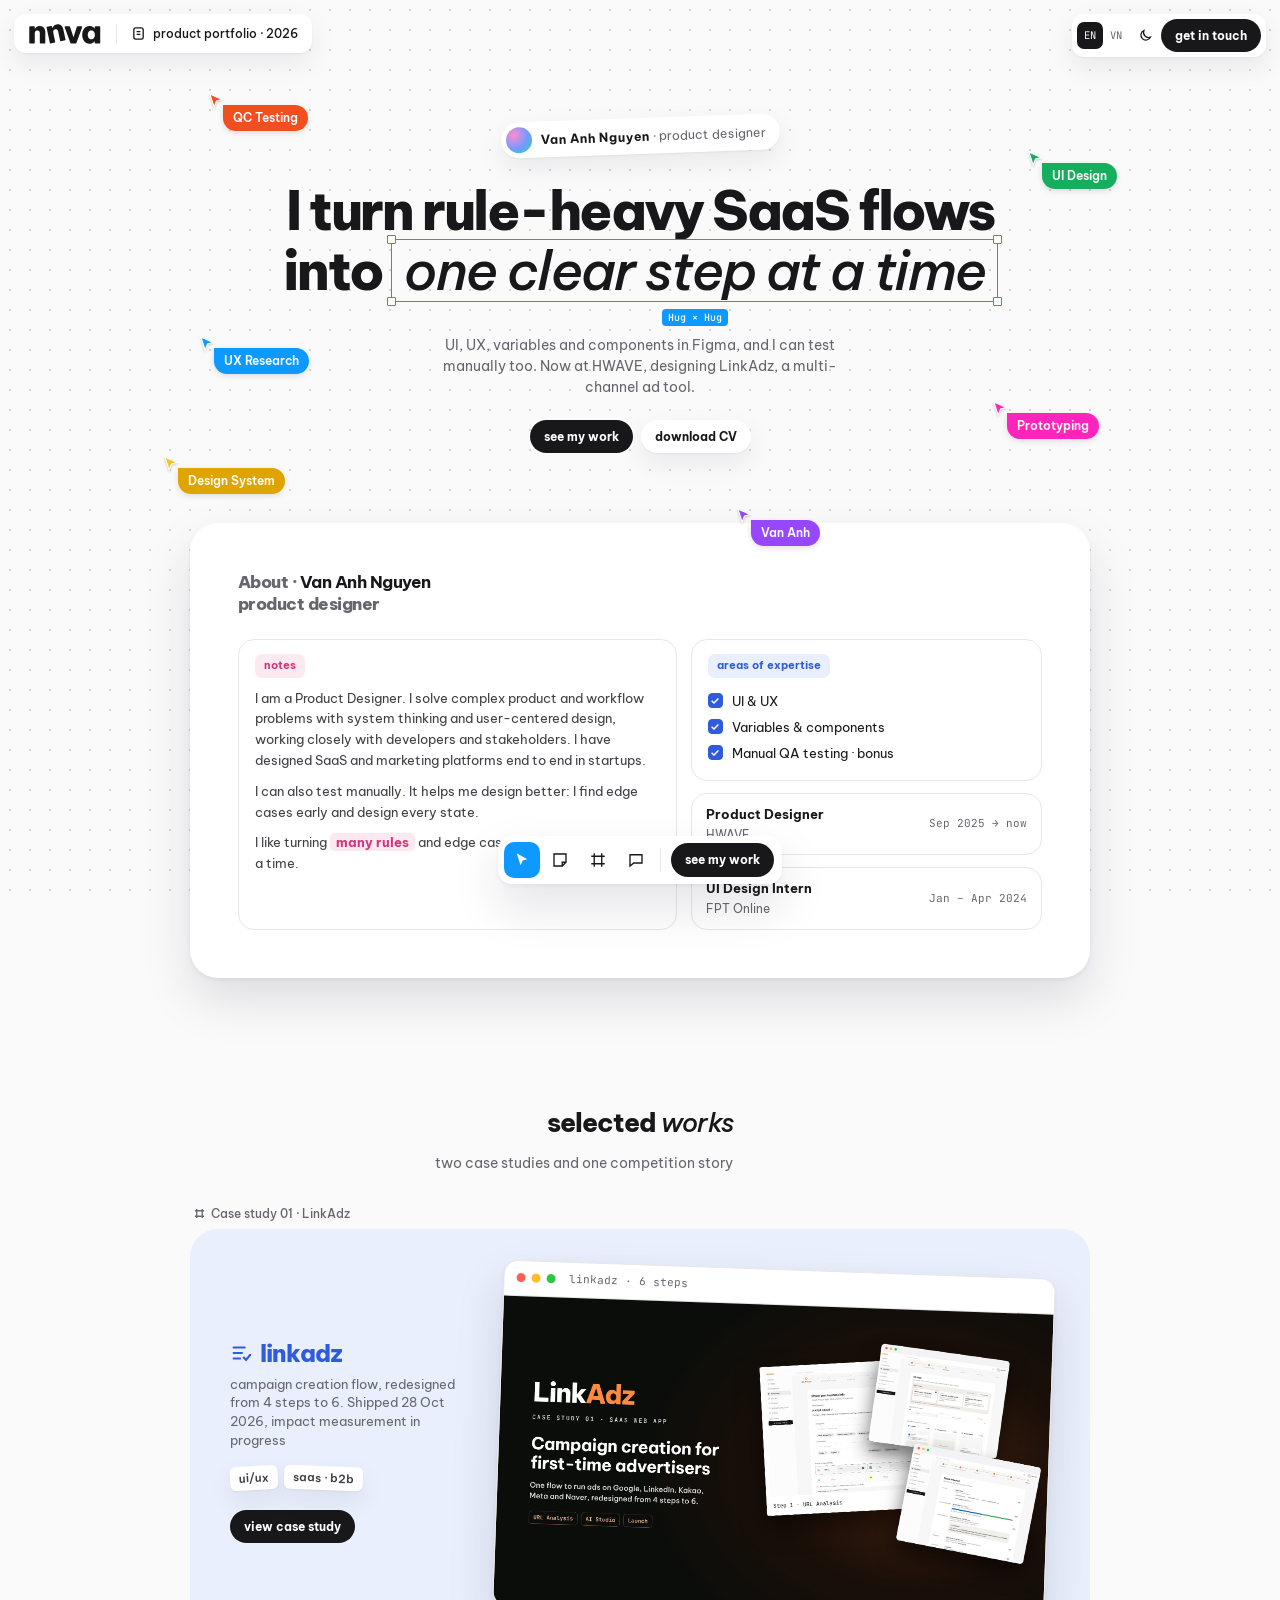
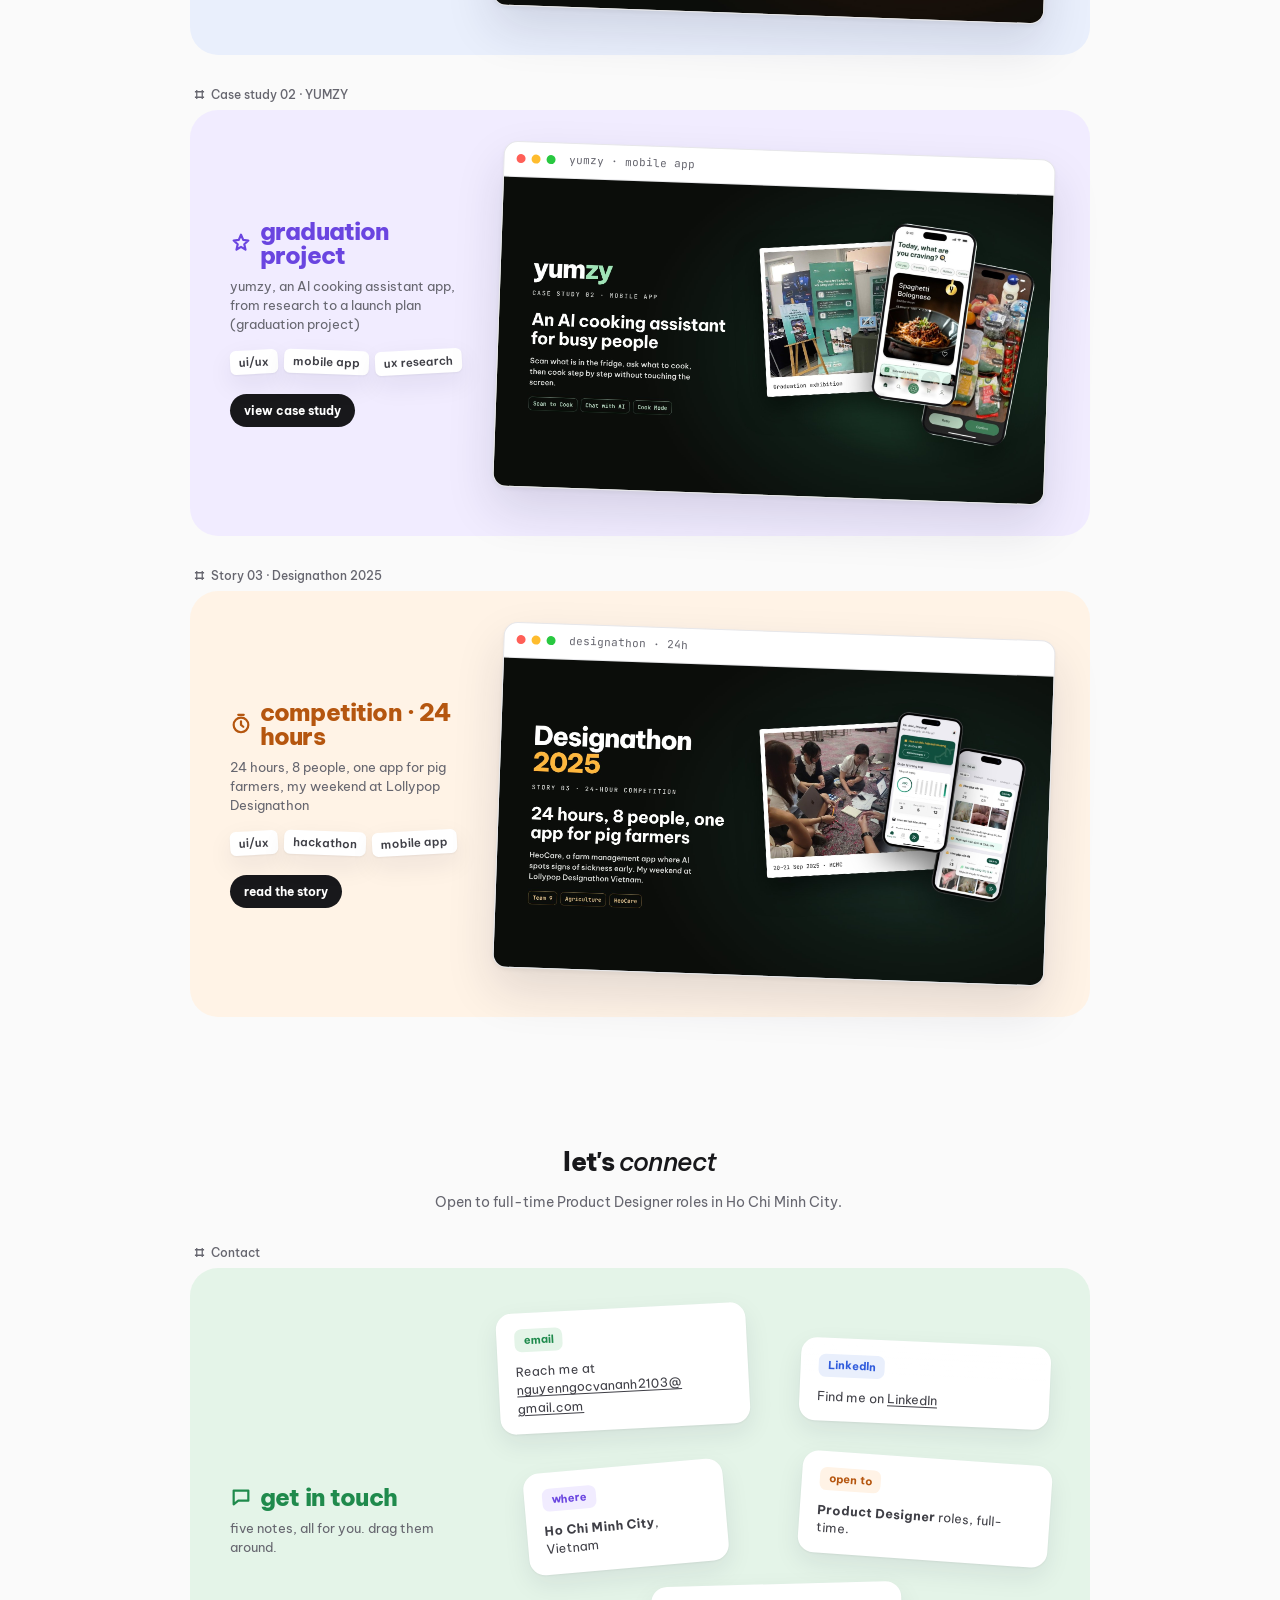
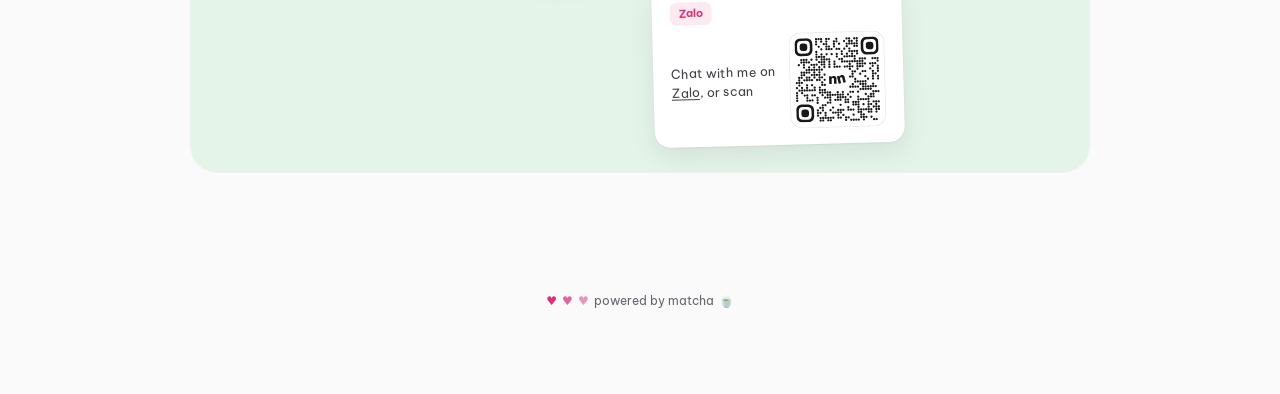
==== commit 514d2f8e: "Portfolio: fix review feedback (copy, CV button, LinkAdz result, YUMZY honesty) - Hero: replace conf" ====
--- a/index.html
+++ b/index.html
@@ -228,7 +228,7 @@
 <div class="bar tr">
   <span class="lang"><a class='on' aria-current='true'>EN</a><a href='about-vi.html'>VN</a></span>
   <button class="ibtn" id="theme" type="button" aria-label="Toggle light and dark mode"><svg class="moon" viewBox="0 0 24 24" fill="none" stroke="currentColor" stroke-width="2" stroke-linecap="round"><path d="M20 14.5A8 8 0 0 1 9.5 4a8 8 0 1 0 10.5 10.5z"/></svg><svg class="sun" viewBox="0 0 24 24" fill="none" stroke="currentColor" stroke-width="2" stroke-linecap="round"><circle cx="12" cy="12" r="4"/><path d="M12 2v2M12 20v2M4.9 4.9l1.4 1.4M17.7 17.7l1.4 1.4M2 12h2M20 12h2M4.9 19.1l1.4-1.4M17.7 6.3l1.4-1.4"/></svg></button>
-  <a class="cta" href="#connect">say hi</a>
+  <a class="cta" href="#connect">get in touch</a>
 </div>
 
 <nav class="tools" aria-label="On this page" id="tools">
@@ -244,9 +244,9 @@
   <header class="hero">
     <div class="cur hs" style="left:1%;top:335px" aria-hidden="true"><svg viewBox="0 0 18 18"><path d="M2 2l13 6-6 1.5L6.5 16z" fill="#0d99ff" stroke="#fff" stroke-width="1.2"/></svg><b style="background:#0d99ff">UX Research</b></div><div class="cur d3 hs" style="left:2%;top:92px" aria-hidden="true"><svg viewBox="0 0 18 18"><path d="M2 2l13 6-6 1.5L6.5 16z" fill="#f24e1e" stroke="#fff" stroke-width="1.2"/></svg><b style="background:#f24e1e">QC Testing</b></div><div class="cur d2 hs" style="right:-3%;top:150px" aria-hidden="true"><svg viewBox="0 0 18 18"><path d="M2 2l13 6-6 1.5L6.5 16z" fill="#14ae5c" stroke="#fff" stroke-width="1.2"/></svg><b style="background:#14ae5c">UI Design</b></div><div class="cur d3 hs" style="left:-3%;top:455px" aria-hidden="true"><svg viewBox="0 0 18 18"><path d="M2 2l13 6-6 1.5L6.5 16z" fill="#ffc21a" stroke="#fff" stroke-width="1.2"/></svg><b style="background:#e0a400">Design System</b></div><div class="cur d4 hs" style="right:-1%;top:400px" aria-hidden="true"><svg viewBox="0 0 18 18"><path d="M2 2l13 6-6 1.5L6.5 16z" fill="#ff24bd" stroke="#fff" stroke-width="1.2"/></svg><b style="background:#ff24bd">Prototyping</b></div>
     <div class="who"><i></i><span><b>Van Anh Nguyen</b> · product designer</span></div>
-    <h1>I turn rule-heavy SaaS flows into <span class="selbox"><i class="h h1"></i><i class="h h2"></i><i class="h h3"></i><i class="h h4"></i><span class="it">one clear step at a time</span><span class="dim" aria-hidden="true">one step</span></span></h1>
+    <h1>I turn rule-heavy SaaS flows into <span class="selbox"><i class="h h1"></i><i class="h h2"></i><i class="h h3"></i><i class="h h4"></i><span class="it">one clear step at a time</span><span class="dim" aria-hidden="true">Hug × Hug</span></span></h1>
     <p class="sub">UI, UX, variables and components in Figma, and I can test manually too. Now at HWAVE, designing LinkAdz, a multi-channel ad tool.</p>
-    <div class="btns"><a class="cta" href="#work">see my work</a><a class="cta ghost" href="NguyenNgocVanAnh_ProductDesigner_CV_2026.pdf" download="NguyenNgocVanAnh_ProductDesigner_CV_2026.pdf">résumé</a></div>
+    <div class="btns"><a class="cta" href="#work">see my work</a><a class="cta ghost" href="NguyenNgocVanAnh_ProductDesigner_CV_2026.pdf" download="NguyenNgocVanAnh_ProductDesigner_CV_2026.pdf">download CV</a></div>
 
     <div class="app" id="about">
       <div class="cur hs" style="right:30%;top:-16px;animation-duration:7s" aria-hidden="true"><svg viewBox="0 0 18 18"><path d="M2 2l13 6-6 1.5L6.5 16z" fill="#9747ff" stroke="#fff" stroke-width="1.2"/></svg><b style="background:#9747ff">Van Anh</b></div>
@@ -255,10 +255,10 @@
       </div>
       <div class="board">
         <div class="w"><span class="lbl pink">notes</span>
-          <p>I am a product designer. I solve complex product and workflow problems with system thinking and user-centered design, working closely with developers and stakeholders. I have designed SaaS and marketing platforms end to end in startups.</p><p>I can also test manually. It helps my design a lot: I find edge cases early and design every state.</p><p>I like turning <span class="tag">many rules</span> and edge cases into one clear step at a time.</p></div>
+          <p>I am a Product Designer. I solve complex product and workflow problems with system thinking and user-centered design, working closely with developers and stakeholders. I have designed SaaS and marketing platforms end to end in startups.</p><p>I can also test manually. It helps me design better: I find edge cases early and design every state.</p><p>I like turning <span class="tag">many rules</span> and edge cases into one clear step at a time.</p></div>
         <div class="side">
-          <div class="w"><span class="lbl blue">what I do</span>
-            <ul class="ck"><li class="done">UI &amp; UX</li><li class="done">Variables &amp; components</li><li class="done">Manual QC · bonus</li></ul></div>
+          <div class="w"><span class="lbl blue">areas of expertise</span>
+            <ul class="ck"><li class="done">UI &amp; UX</li><li class="done">Variables &amp; components</li><li class="done">Manual QA testing · bonus</li></ul></div>
           <div class="w row"><div><b>Product Designer</b><small>HWAVE</small></div><span class="when">Sep 2025 → now</span></div>
           <div class="w row"><div><b>UI Design Intern</b><small>FPT Online</small></div><span class="when">Jan – Apr 2024</span></div>
         </div>
@@ -274,9 +274,9 @@
       <div class="block blue duo">
         <div>
           <div class="kt"><svg viewBox="0 0 24 24" fill="none" stroke="currentColor" stroke-width="2.4" stroke-linecap="round"><path d="M4 6h12M4 12h9M4 18h7"/><path d="M15 17l2.5 2.5L22 14"/></svg>linkadz</div>
-          <p class="kd">campaign creation flow, redesigned from 4 steps to 6</p>
+          <p class="kd">campaign creation flow, redesigned from 4 steps to 6. Shipped 28 Oct 2026, impact measurement in progress</p>
           <div class="chips"><span class="chip">ui/ux</span><span class="chip">saas · b2b</span></div>
-          <a class="cta" href="linkadz.html">see detail</a>
+          <a class="cta" href="linkadz.html">view case study</a>
         </div>
         <a class="frame tilt pick" href="linkadz.html"><div class="chrome"><i></i><i></i><i></i><span>linkadz · 6 steps</span></div><img src="cover/linkadz.jpg" alt="LinkAdz cover: the 6-step campaign creation flow"></a>
       </div>
@@ -286,9 +286,9 @@
       <div class="block violet duo">
         <div>
           <div class="kt"><svg viewBox="0 0 24 24" fill="none" stroke="currentColor" stroke-width="2.4" stroke-linejoin="round"><path d="M12 3l2.4 5.6L20 9.3l-4.4 4 1.3 6-4.9-3.1-4.9 3.1 1.3-6L4 9.3l5.6-.7z"/></svg>graduation project</div>
-          <p class="kd">yumzy, an AI cooking assistant app, from research to launch</p>
+          <p class="kd">yumzy, an AI cooking assistant app, from research to a launch plan (graduation project)</p>
           <div class="chips"><span class="chip">ui/ux</span><span class="chip">mobile app</span><span class="chip">ux research</span></div>
-          <a class="cta" href="yumzy.html">see detail</a>
+          <a class="cta" href="yumzy.html">view case study</a>
         </div>
         <a class="frame tilt pick" href="yumzy.html"><div class="chrome"><i></i><i></i><i></i><span>yumzy · mobile app</span></div><img src="cover/yumzy.jpg" alt="YUMZY app, brand and features"></a>
       </div>
@@ -309,18 +309,18 @@
 
   <section id="connect">
     <h2>let's <span class="it">connect</span></h2>
-    <p class="sub">Open to full-time product design roles in Ho Chi Minh City.</p>
+    <p class="sub">Open to full-time Product Designer roles in Ho Chi Minh City.</p>
     <div class="fr"><p class="fname"><svg viewBox="0 0 12 12" fill="none" stroke="currentColor" stroke-width="1.4"><path d="M3 1v10M9 1v10M1 3h10M1 9h10"/></svg>Contact</p>
       <div class="block mint duo">
         <div>
-          <div class="kt"><svg viewBox="0 0 24 24" fill="none" stroke="currentColor" stroke-width="2.4" stroke-linejoin="round"><path d="M4 5h16v11H9l-5 4z"/></svg>say hi</div>
+          <div class="kt"><svg viewBox="0 0 24 24" fill="none" stroke="currentColor" stroke-width="2.4" stroke-linejoin="round"><path d="M4 5h16v11H9l-5 4z"/></svg>get in touch</div>
           <p class="kd">five notes, all for you. drag them around.</p>
         </div>
         <div class="scatter">
           <div class="st r1 drag pick" style="left:0;top:0"><span class="lbl mint">email</span><p>Reach me at <a href="mailto:nguyenngocvananh2103@gmail.com" style="color:inherit;text-decoration:underline;text-underline-offset:2px;overflow-wrap:anywhere">nguyenngocvananh2103@<wbr>gmail.com</a></p></div>
           <div class="st r2 drag pick" style="right:0;top:34px"><span class="lbl blue">LinkedIn</span><p>Find me on <a href="https://www.linkedin.com/in/v%C3%A2n-anh-nguy%E1%BB%85n-182910249/" target="_blank" rel="noopener" style="color:inherit;text-decoration:underline;text-underline-offset:2px;overflow-wrap:anywhere">LinkedIn</a></p></div>
-          <div class="st r4 drag pick" style="right:0;top:150px"><span class="lbl peach">open to</span><p><b>Product design</b> roles, full-time.</p></div>
-          <div class="st r5 drag pick" style="left:5%;top:158px;width:min(200px,60%)"><span class="lbl violet">where</span><p><b>HCMC</b>, or somewhere in the universe (wifi required)</p></div>
+          <div class="st r4 drag pick" style="right:0;top:150px"><span class="lbl peach">open to</span><p><b>Product Designer</b> roles, full-time.</p></div>
+          <div class="st r5 drag pick" style="left:5%;top:158px;width:min(200px,60%)"><span class="lbl violet">where</span><p><b>Ho Chi Minh City</b>, Vietnam</p></div>
           <div class="st r3 drag pick" style="left:28%;top:276px"><span class="lbl pink">Zalo</span><div style="display:flex;align-items:center;gap:12px"><p style="margin:0">Chat with me on <a href="https://zalo.me/0938480521" target="_blank" rel="noopener" style="color:inherit;text-decoration:underline;text-underline-offset:2px;overflow-wrap:anywhere">Zalo</a>, or scan</p><a href="https://zalo.me/0938480521" target="_blank" rel="noopener" aria-label="Zalo QR" style="flex:none;display:block;width:96px;height:96px;padding:6px;background:#fff;border-radius:12px;box-shadow:inset 0 0 0 1px rgba(0,0,0,.08)"><svg viewBox="0 0 33 33" width="100%" height="100%" role="img" aria-label="Zalo QR code"><g fill="#18181b"><path d="M8.5 0.5h0M9.5 0.5h0M10.5 0.5h0M12.5 0.5h0M13.5 0.5h0M16.5 0.5h0M20.5 0.5h0M21.5 0.5h0M23.5 0.5h0M24.5 0.5h0M8.5 1.5h0M10.5 1.5h0M12.5 1.5h0M15.5 1.5h0M16.5 1.5h0M19.5 1.5h0M21.5 1.5h0M22.5 1.5h0M24.5 1.5h0M8.5 2.5h0M11.5 2.5h0M12.5 2.5h0M15.5 2.5h0M17.5 2.5h0M20.5 2.5h0M21.5 2.5h0M22.5 2.5h0M23.5 2.5h0M24.5 2.5h0M9.5 3.5h0M12.5 3.5h0M13.5 3.5h0M15.5 3.5h0M20.5 3.5h0M23.5 3.5h0M24.5 3.5h0M10.5 4.5h0M12.5 4.5h0M13.5 4.5h0M14.5 4.5h0M16.5 4.5h0M17.5 4.5h0M19.5 4.5h0M21.5 4.5h0M8.5 5.5h0M18.5 5.5h0M21.5 5.5h0M22.5 5.5h0M23.5 5.5h0M24.5 5.5h0M8.5 6.5h0M10.5 6.5h0M12.5 6.5h0M14.5 6.5h0M16.5 6.5h0M18.5 6.5h0M20.5 6.5h0M22.5 6.5h0M24.5 6.5h0M8.5 7.5h0M9.5 7.5h0M10.5 7.5h0M11.5 7.5h0M16.5 7.5h0M19.5 7.5h0M20.5 7.5h0M21.5 7.5h0M22.5 7.5h0M23.5 7.5h0M2.5 8.5h0M3.5 8.5h0M4.5 8.5h0M6.5 8.5h0M8.5 8.5h0M10.5 8.5h0M11.5 8.5h0M12.5 8.5h0M13.5 8.5h0M17.5 8.5h0M18.5 8.5h0M23.5 8.5h0M25.5 8.5h0M26.5 8.5h0M27.5 8.5h0M30.5 8.5h0M31.5 8.5h0M32.5 8.5h0M2.5 9.5h0M3.5 9.5h0M4.5 9.5h0M5.5 9.5h0M9.5 9.5h0M10.5 9.5h0M11.5 9.5h0M13.5 9.5h0M15.5 9.5h0M18.5 9.5h0M19.5 9.5h0M20.5 9.5h0M21.5 9.5h0M22.5 9.5h0M23.5 9.5h0M24.5 9.5h0M25.5 9.5h0M26.5 9.5h0M32.5 9.5h0M1.5 10.5h0M3.5 10.5h0M6.5 10.5h0M7.5 10.5h0M8.5 10.5h0M10.5 10.5h0M11.5 10.5h0M13.5 10.5h0M15.5 10.5h0M21.5 10.5h0M24.5 10.5h0M25.5 10.5h0M26.5 10.5h0M27.5 10.5h0M29.5 10.5h0M30.5 10.5h0M31.5 10.5h0M3.5 11.5h0M5.5 11.5h0M7.5 11.5h0M9.5 11.5h0M11.5 11.5h0M13.5 11.5h0M15.5 11.5h0M16.5 11.5h0M17.5 11.5h0M19.5 11.5h0M20.5 11.5h0M21.5 11.5h0M22.5 11.5h0M24.5 11.5h0M25.5 11.5h0M26.5 11.5h0M30.5 11.5h0M32.5 11.5h0M4.5 12.5h0M5.5 12.5h0M6.5 12.5h0M7.5 12.5h0M8.5 12.5h0M9.5 12.5h0M10.5 12.5h0M21.5 12.5h0M24.5 12.5h0M29.5 12.5h0M32.5 12.5h0M2.5 13.5h0M3.5 13.5h0M4.5 13.5h0M5.5 13.5h0M7.5 13.5h0M9.5 13.5h0M22.5 13.5h0M23.5 13.5h0M26.5 13.5h0M27.5 13.5h0M30.5 13.5h0M32.5 13.5h0M2.5 14.5h0M3.5 14.5h0M6.5 14.5h0M7.5 14.5h0M8.5 14.5h0M9.5 14.5h0M11.5 14.5h0M22.5 14.5h0M25.5 14.5h0M30.5 14.5h0M31.5 14.5h0M1.5 15.5h0M2.5 15.5h0M4.5 15.5h0M5.5 15.5h0M7.5 15.5h0M9.5 15.5h0M10.5 15.5h0M21.5 15.5h0M22.5 15.5h0M27.5 15.5h0M30.5 15.5h0M32.5 15.5h0M1.5 16.5h0M3.5 16.5h0M4.5 16.5h0M5.5 16.5h0M6.5 16.5h0M8.5 16.5h0M9.5 16.5h0M11.5 16.5h0M23.5 16.5h0M28.5 16.5h0M30.5 16.5h0M32.5 16.5h0M0.5 17.5h0M1.5 17.5h0M2.5 17.5h0M10.5 17.5h0M23.5 17.5h0M24.5 17.5h0M25.5 17.5h0M26.5 17.5h0M27.5 17.5h0M1.5 18.5h0M4.5 18.5h0M6.5 18.5h0M10.5 18.5h0M11.5 18.5h0M22.5 18.5h0M25.5 18.5h0M26.5 18.5h0M27.5 18.5h0M30.5 18.5h0M0.5 19.5h0M2.5 19.5h0M4.5 19.5h0M7.5 19.5h0M9.5 19.5h0M21.5 19.5h0M22.5 19.5h0M23.5 19.5h0M24.5 19.5h0M26.5 19.5h0M27.5 19.5h0M28.5 19.5h0M29.5 19.5h0M30.5 19.5h0M31.5 19.5h0M1.5 20.5h0M2.5 20.5h0M3.5 20.5h0M4.5 20.5h0M5.5 20.5h0M6.5 20.5h0M7.5 20.5h0M9.5 20.5h0M10.5 20.5h0M11.5 20.5h0M25.5 20.5h0M26.5 20.5h0M27.5 20.5h0M28.5 20.5h0M29.5 20.5h0M0.5 21.5h0M2.5 21.5h0M9.5 21.5h0M10.5 21.5h0M11.5 21.5h0M12.5 21.5h0M13.5 21.5h0M16.5 21.5h0M18.5 21.5h0M21.5 21.5h0M22.5 21.5h0M24.5 21.5h0M30.5 21.5h0M31.5 21.5h0M32.5 21.5h0M0.5 22.5h0M3.5 22.5h0M4.5 22.5h0M6.5 22.5h0M7.5 22.5h0M10.5 22.5h0M12.5 22.5h0M13.5 22.5h0M14.5 22.5h0M15.5 22.5h0M16.5 22.5h0M17.5 22.5h0M18.5 22.5h0M20.5 22.5h0M27.5 22.5h0M29.5 22.5h0M30.5 22.5h0M0.5 23.5h0M4.5 23.5h0M8.5 23.5h0M11.5 23.5h0M12.5 23.5h0M13.5 23.5h0M16.5 23.5h0M17.5 23.5h0M18.5 23.5h0M19.5 23.5h0M21.5 23.5h0M24.5 23.5h0M28.5 23.5h0M29.5 23.5h0M30.5 23.5h0M0.5 24.5h0M4.5 24.5h0M5.5 24.5h0M6.5 24.5h0M8.5 24.5h0M13.5 24.5h0M15.5 24.5h0M16.5 24.5h0M17.5 24.5h0M19.5 24.5h0M20.5 24.5h0M24.5 24.5h0M25.5 24.5h0M26.5 24.5h0M27.5 24.5h0M28.5 24.5h0M8.5 25.5h0M12.5 25.5h0M13.5 25.5h0M19.5 25.5h0M20.5 25.5h0M22.5 25.5h0M23.5 25.5h0M24.5 25.5h0M28.5 25.5h0M30.5 25.5h0M31.5 25.5h0M32.5 25.5h0M10.5 26.5h0M11.5 26.5h0M17.5 26.5h0M22.5 26.5h0M23.5 26.5h0M24.5 26.5h0M26.5 26.5h0M28.5 26.5h0M29.5 26.5h0M31.5 26.5h0M9.5 27.5h0M10.5 27.5h0M14.5 27.5h0M20.5 27.5h0M24.5 27.5h0M28.5 27.5h0M30.5 27.5h0M31.5 27.5h0M32.5 27.5h0M8.5 28.5h0M10.5 28.5h0M13.5 28.5h0M16.5 28.5h0M17.5 28.5h0M18.5 28.5h0M20.5 28.5h0M21.5 28.5h0M22.5 28.5h0M24.5 28.5h0M25.5 28.5h0M26.5 28.5h0M27.5 28.5h0M28.5 28.5h0M29.5 28.5h0M31.5 28.5h0M32.5 28.5h0M8.5 29.5h0M9.5 29.5h0M11.5 29.5h0M14.5 29.5h0M15.5 29.5h0M16.5 29.5h0M17.5 29.5h0M24.5 29.5h0M25.5 29.5h0M28.5 29.5h0M29.5 29.5h0M31.5 29.5h0M8.5 30.5h0M11.5 30.5h0M16.5 30.5h0M18.5 30.5h0M22.5 30.5h0M25.5 30.5h0M26.5 30.5h0M9.5 31.5h0M10.5 31.5h0M11.5 31.5h0M12.5 31.5h0M13.5 31.5h0M14.5 31.5h0M16.5 31.5h0M17.5 31.5h0M19.5 31.5h0M20.5 31.5h0M25.5 31.5h0M26.5 31.5h0M27.5 31.5h0M29.5 31.5h0M9.5 32.5h0M10.5 32.5h0M12.5 32.5h0M13.5 32.5h0M19.5 32.5h0M21.5 32.5h0M22.5 32.5h0M23.5 32.5h0M24.5 32.5h0M26.5 32.5h0M30.5 32.5h0M31.5 32.5h0" stroke="#18181b" stroke-width=".9" stroke-linecap="round" fill="none"/><path fill-rule="evenodd" d="M2.2 0h2.6a2.2 2.2 0 0 1 2.2 2.2v2.6a2.2 2.2 0 0 1 -2.2 2.2h-2.6a2.2 2.2 0 0 1 -2.2 -2.2v-2.6a2.2 2.2 0 0 1 2.2 -2.2zM2.6 1h1.8a1.6 1.6 0 0 1 1.6 1.6v1.8a1.6 1.6 0 0 1 -1.6 1.6h-1.8a1.6 1.6 0 0 1 -1.6 -1.6v-1.8a1.6 1.6 0 0 1 1.6 -1.6z"/><rect x="2" y="2" width="3" height="3" rx="1.2"/><path fill-rule="evenodd" d="M28.2 0h2.6a2.2 2.2 0 0 1 2.2 2.2v2.6a2.2 2.2 0 0 1 -2.2 2.2h-2.6a2.2 2.2 0 0 1 -2.2 -2.2v-2.6a2.2 2.2 0 0 1 2.2 -2.2zM28.6 1h1.8a1.6 1.6 0 0 1 1.6 1.6v1.8a1.6 1.6 0 0 1 -1.6 1.6h-1.8a1.6 1.6 0 0 1 -1.6 -1.6v-1.8a1.6 1.6 0 0 1 1.6 -1.6z"/><rect x="28" y="2" width="3" height="3" rx="1.2"/><path fill-rule="evenodd" d="M2.2 26h2.6a2.2 2.2 0 0 1 2.2 2.2v2.6a2.2 2.2 0 0 1 -2.2 2.2h-2.6a2.2 2.2 0 0 1 -2.2 -2.2v-2.6a2.2 2.2 0 0 1 2.2 -2.2zM2.6 27h1.8a1.6 1.6 0 0 1 1.6 1.6v1.8a1.6 1.6 0 0 1 -1.6 1.6h-1.8a1.6 1.6 0 0 1 -1.6 -1.6v-1.8a1.6 1.6 0 0 1 1.6 -1.6z"/><rect x="2" y="28" width="3" height="3" rx="1.2"/></g><rect x="12.00" y="12.00" width="9" height="9" rx="2.6" fill="#fff"/><g transform="translate(12.900 14.432) scale(0.00576) translate(6.0 654.8)"><path d="M54 -18L54 -16L54 -14L55 -13L55 -11L56 -10L57 -8L58 -7L59 -5L61 -4L62 -3L64 -2L65 -1L67 -1L68 0L70 0L72 0L207 0L209 0L210 0L212 -1L214 -1L216 -2L217 -3L218 -4L220 -5L221 -7L222 -8L223 -10L224 -11L224 -13L225 -14L225 -16L225 -18L225 -307L225 -307L225 -311L225 -312L225 -316L225 -316L226 -320L226 -320L226 -324L226 -324L227 -328L227 -328L227 -332L228 -333L228 -336L228 -337L229 -340L229 -341L230 -344L231 -345L232 -348L232 -349L233 -352L233 -353L235 -356L235 -356L236 -360L237 -360L238 -364L238 -364L240 -368L240 -368L242 -371L243 -372L245 -375L245 -375L247 -378L248 -379L250 -381L250 -382L253 -384L253 -385L256 -387L256 -387L259 -389L260 -390L263 -392L263 -392L267 -394L267 -394L271 -395L271 -396L275 -397L275 -397L279 -398L280 -398L284 -399L284 -399L289 -400L289 -400L294 -400L294 -401L299 -401L300 -401L305 -401L305 -401L310 -401L310 -401L315 -401L315 -401L319 -400L320 -400L324 -399L324 -399L328 -398L329 -398L332 -397L333 -397L336 -396L337 -396L340 -394L340 -394L344 -393L344 -392L347 -391L348 -390L350 -389L351 -388L353 -386L354 -386L356 -384L357 -383L359 -381L359 -380L362 -378L362 -378L364 -375L364 -374L366 -371L366 -371L368 -368L368 -368L370 -364L370 -364L372 -361L372 -361L373 -357L374 -357L375 -354L375 -353L376 -350L376 -350L377 -346L378 -346L378 -342L379 -342L379 -339L380 -338L380 -335L380 -334L381 -331L381 -330L381 -327L381 -326L382 -322L382 -322L382 -318L382 -318L382 -314L382 -314L382 -18L382 -16L382 -14L383 -13L383 -11L384 -10L385 -8L386 -7L387 -5L389 -4L390 -3L392 -2L393 -1L395 -1L396 0L398 0L400 0L535 0L537 0L538 0L540 -1L542 -1L544 -2L545 -3L546 -4L548 -5L549 -7L550 -8L551 -10L552 -11L552 -13L553 -14L553 -16L553 -18L553 -346L553 -346L553 -352L553 -352L553 -358L553 -358L552 -363L552 -364L552 -369L552 -370L551 -375L551 -375L551 -381L551 -381L550 -386L550 -387L549 -392L549 -393L548 -398L548 -398L546 -404L546 -404L545 -409L545 -410L544 -415L543 -415L542 -420L542 -421L540 -426L540 -426L538 -432L538 -432L536 -437L536 -438L534 -443L534 -443L532 -448L531 -449L529 -453L529 -454L526 -458L526 -459L523 -464L523 -464L520 -468L520 -469L517 -473L517 -474L514 -478L513 -478L510 -482L510 -483L507 -487L506 -487L503 -491L502 -492L499 -495L498 -496L494 -499L494 -500L490 -503L490 -504L486 -507L485 -508L481 -511L480 -511L476 -514L475 -515L471 -518L470 -518L466 -521L465 -521L460 -524L459 -524L454 -526L454 -526L448 -528L448 -529L442 -531L442 -531L436 -533L435 -533L430 -534L429 -534L423 -536L422 -536L416 -537L415 -537L409 -538L408 -538L401 -539L401 -539L394 -540L393 -540L386 -540L386 -540L378 -540L378 -540L373 -540L372 -540L367 -540L367 -540L362 -540L362 -540L357 -539L357 -539L352 -539L352 -539L347 -538L347 -538L342 -537L342 -537L338 -536L337 -536L333 -536L333 -535L329 -534L328 -534L325 -533L324 -533L320 -532L320 -532L316 -530L316 -530L312 -529L312 -529L308 -527L308 -527L305 -526L304 -525L301 -524L301 -524L298 -522L297 -522L294 -520L294 -520L291 -518L290 -518L287 -516L287 -516L284 -514L284 -514L281 -512L281 -512L278 -510L278 -510L275 -508L275 -507L272 -505L272 -505L270 -503L269 -503L267 -501L267 -500L265 -498L264 -498L262 -496L262 -496L260 -494L260 -493L258 -491L257 -491L255 -489L255 -488L253 -486L253 -486L251 -484L251 -484L249 -481L249 -481L247 -479L247 -479L246 -477L245 -476L244 -474L244 -474L242 -472L242 -472L240 -470L240 -470L239 -468L238 -468L237 -466L237 -465L236 -463L235 -463L234 -461L234 -461L233 -459L233 -459L231 -457L231 -457L230 -455L230 -455L230 -455L225 -455L225 -455L225 -455L225 -512L225 -514L225 -516L224 -517L224 -519L223 -520L222 -522L221 -523L220 -525L218 -526L217 -527L216 -528L214 -529L212 -529L210 -530L209 -530L207 -530L72 -530L70 -530L68 -530L67 -529L65 -529L64 -528L62 -527L61 -526L59 -525L58 -523L57 -522L56 -520L55 -519L55 -517L54 -516L54 -514L54 -512ZM695 -12L695 -10L696 -8L697 -7L698 -5L699 -4L700 -2L701 -1L703 0L704 1L706 1L707 2L709 2L711 3L713 3L714 2L716 2L848 -26L850 -26L852 -27L853 -28L855 -29L856 -30L857 -31L858 -32L860 -34L860 -35L861 -37L862 -38L862 -40L862 -42L862 -44L862 -45L862 -47L802 -330L802 -330L801 -334L801 -334L800 -338L800 -338L800 -342L800 -343L800 -347L800 -347L799 -351L799 -351L799 -355L799 -356L799 -359L799 -360L799 -364L799 -364L800 -368L800 -368L800 -372L800 -372L801 -376L801 -376L801 -380L801 -380L802 -384L802 -384L803 -388L803 -389L804 -392L804 -393L806 -396L806 -397L807 -400L807 -401L809 -404L809 -405L811 -408L811 -408L813 -411L814 -412L816 -414L816 -415L818 -418L819 -418L821 -420L822 -421L825 -423L825 -424L828 -426L829 -426L832 -428L833 -428L836 -430L837 -430L840 -432L841 -432L845 -434L846 -434L850 -436L850 -436L855 -437L856 -437L860 -438L861 -438L866 -439L866 -439L870 -440L871 -440L875 -440L875 -441L880 -441L880 -441L884 -441L884 -441L888 -440L889 -440L892 -440L893 -440L896 -439L897 -439L900 -438L901 -438L904 -437L904 -437L908 -436L908 -436L911 -434L912 -434L914 -432L915 -432L918 -430L918 -430L921 -428L921 -427L924 -425L924 -425L927 -422L927 -422L929 -419L930 -419L932 -416L932 -416L934 -413L935 -413L937 -410L937 -410L939 -407L939 -406L941 -403L941 -403L943 -400L943 -400L945 -396L945 -396L946 -393L947 -393L948 -389L948 -389L950 -385L950 -385L951 -382L951 -381L952 -378L952 -377L953 -374L953 -373L954 -369L954 -369L1016 -80L1016 -78L1017 -76L1018 -75L1018 -73L1020 -72L1021 -71L1022 -70L1024 -68L1025 -68L1027 -67L1028 -66L1030 -66L1032 -66L1034 -66L1035 -66L1037 -66L1169 -94L1171 -94L1172 -95L1174 -96L1176 -97L1177 -98L1178 -99L1179 -100L1180 -102L1181 -103L1182 -105L1183 -107L1183 -108L1183 -110L1183 -112L1183 -114L1183 -115L1115 -436L1115 -436L1114 -442L1113 -442L1112 -447L1112 -448L1110 -453L1110 -453L1109 -459L1109 -459L1107 -464L1107 -465L1105 -470L1105 -470L1103 -475L1103 -476L1101 -480L1101 -481L1099 -486L1098 -486L1096 -491L1096 -492L1094 -496L1094 -497L1091 -502L1091 -502L1088 -507L1088 -507L1085 -512L1085 -512L1082 -517L1082 -517L1079 -522L1079 -522L1076 -527L1076 -527L1072 -532L1072 -532L1069 -536L1068 -537L1065 -541L1065 -541L1061 -545L1061 -546L1057 -549L1057 -550L1053 -553L1053 -554L1049 -557L1048 -558L1045 -561L1044 -561L1040 -564L1040 -565L1035 -568L1035 -568L1030 -571L1030 -571L1026 -574L1025 -574L1020 -577L1020 -577L1015 -580L1015 -580L1010 -582L1009 -583L1004 -585L1004 -585L999 -587L998 -587L993 -589L992 -589L987 -590L986 -591L981 -592L980 -592L974 -593L974 -593L968 -594L967 -594L962 -594L961 -594L955 -595L954 -595L948 -595L947 -595L941 -595L940 -595L934 -594L933 -594L926 -593L926 -593L919 -592L918 -592L911 -591L911 -591L903 -590L903 -590L898 -588L898 -588L893 -587L892 -587L888 -586L888 -586L883 -584L883 -584L878 -583L878 -583L874 -581L873 -581L869 -580L869 -579L865 -578L864 -578L860 -576L860 -576L856 -574L856 -574L852 -572L852 -572L849 -570L848 -569L845 -568L844 -567L841 -565L841 -565L838 -563L837 -562L834 -560L834 -560L831 -558L831 -558L828 -555L828 -555L825 -552L825 -552L822 -550L822 -550L820 -547L819 -547L817 -545L817 -544L814 -542L814 -542L812 -539L812 -539L810 -536L809 -536L807 -534L807 -533L805 -531L805 -531L803 -528L803 -528L801 -525L801 -525L799 -523L799 -522L797 -520L797 -519L796 -517L796 -516L794 -514L794 -514L792 -511L792 -511L791 -508L791 -508L790 -505L789 -505L788 -503L788 -503L787 -500L787 -500L786 -497L785 -497L784 -495L784 -495L783 -492L783 -492L782 -490L782 -490L781 -487L781 -487L780 -485L780 -485L779 -483L779 -482L778 -480L778 -480L777 -478L777 -478L776 -476L776 -476L776 -476L772 -475L771 -475L771 -475L759 -530L759 -532L758 -534L758 -535L757 -537L756 -538L754 -540L753 -541L752 -542L750 -543L748 -543L747 -544L745 -544L743 -545L742 -545L740 -544L738 -544L606 -516L604 -516L603 -515L601 -514L600 -513L598 -512L597 -511L596 -510L595 -508L594 -507L593 -505L592 -504L592 -502L592 -500L592 -498L592 -497L592 -495Z" fill="#18181b"/></g></svg></a></div></div>
         </div>
       </div>
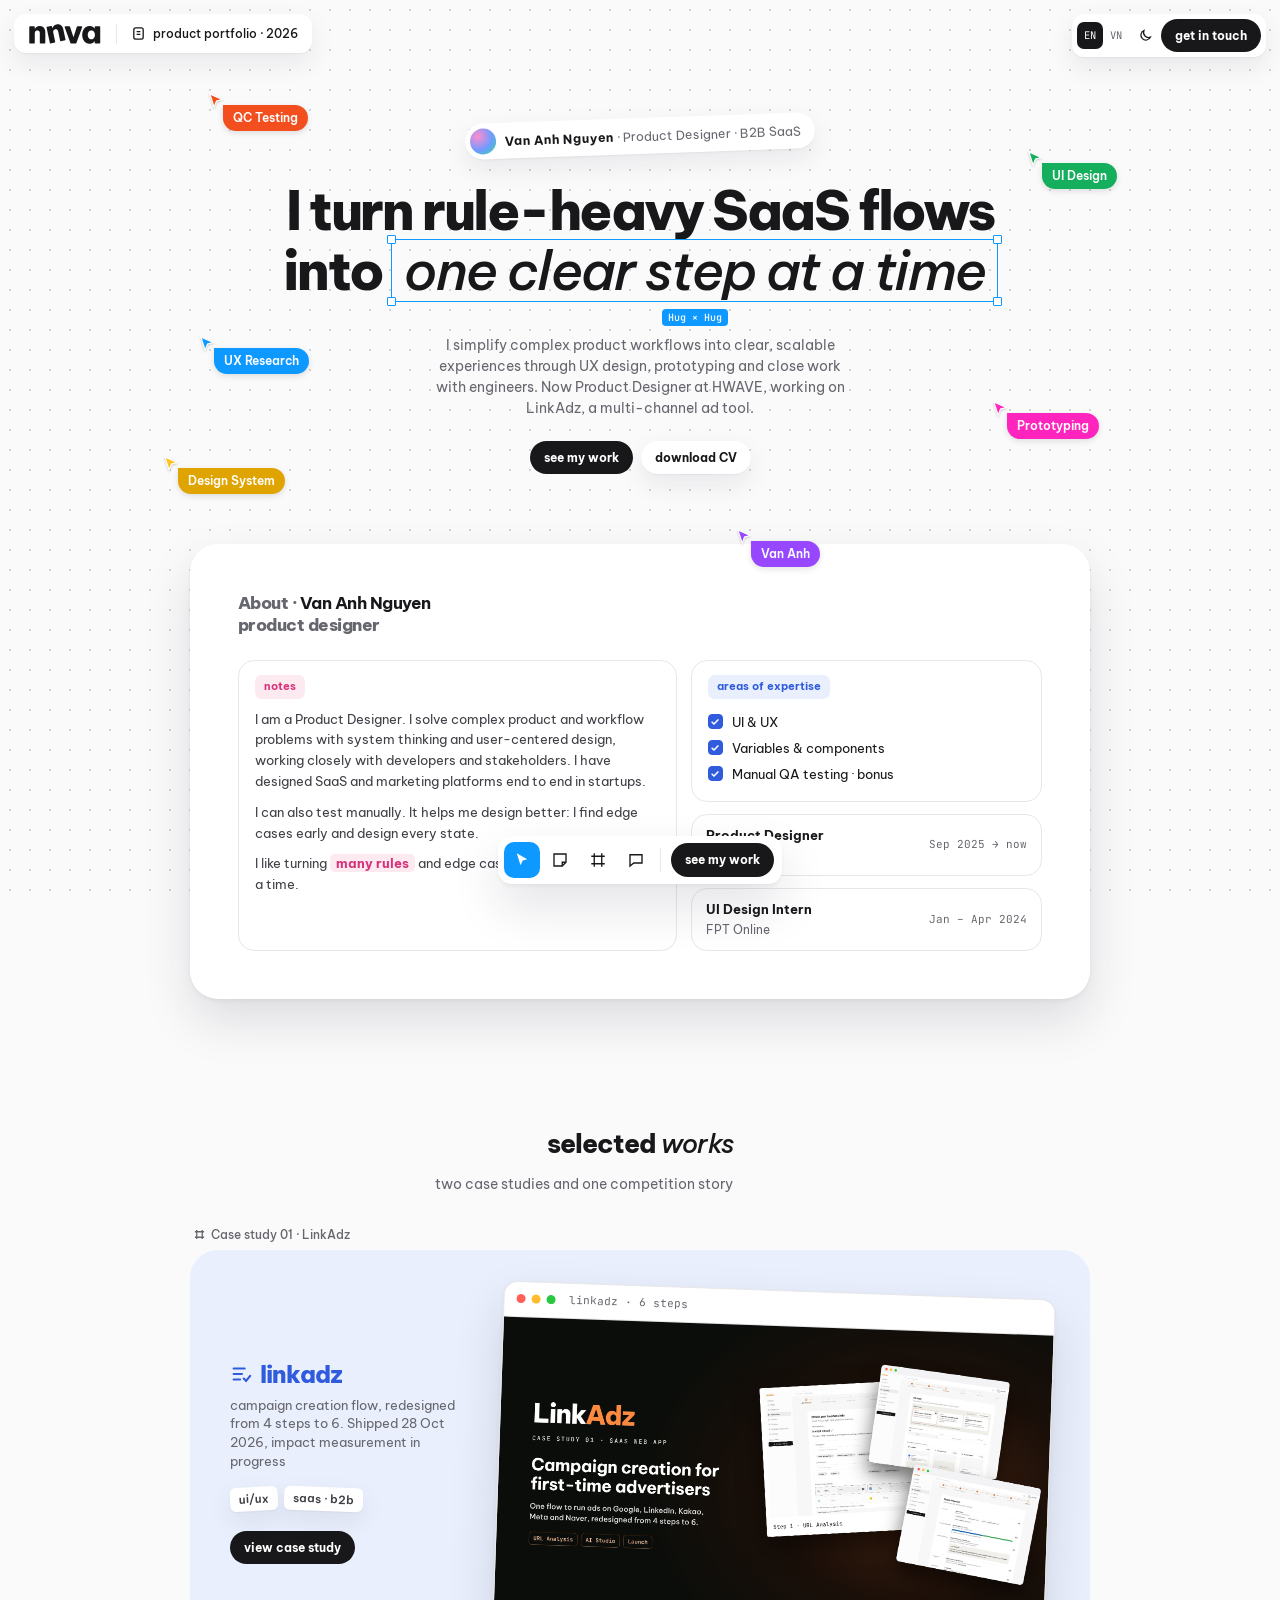
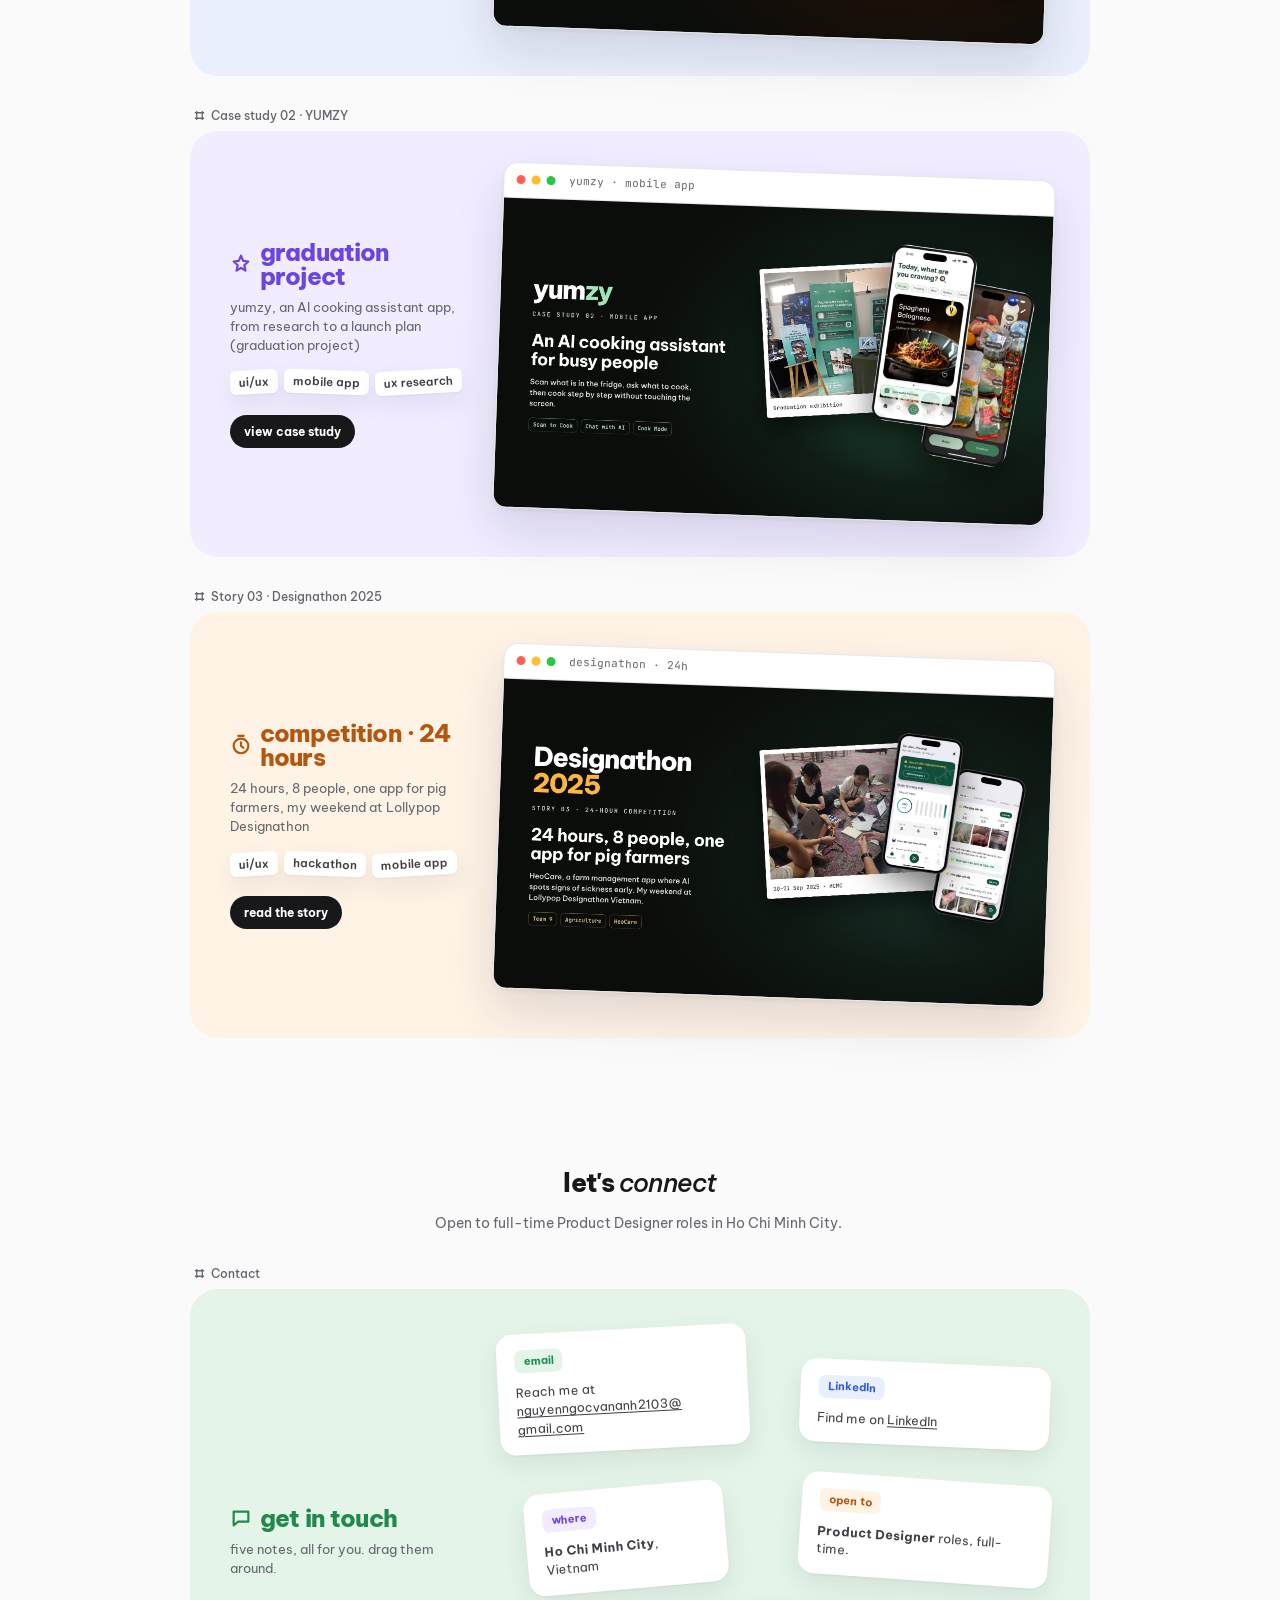
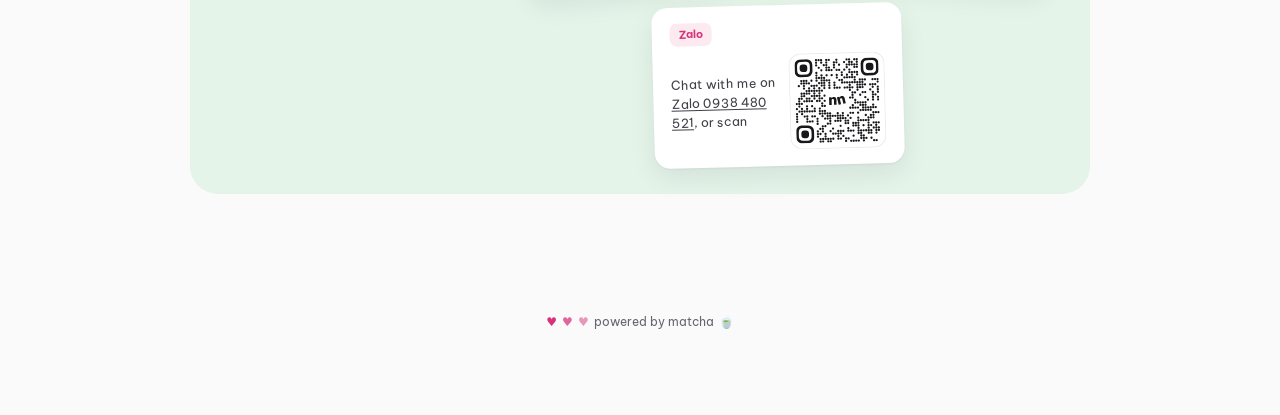
==== commit 965093cd: "Portfolio: hero positioning, LinkAdz 3-decision path, visible Zalo number - Hero EN/VN: "Product Des" ====
--- a/index.html
+++ b/index.html
@@ -243,9 +243,9 @@
 <div class="wrap" id="top">
   <header class="hero">
     <div class="cur hs" style="left:1%;top:335px" aria-hidden="true"><svg viewBox="0 0 18 18"><path d="M2 2l13 6-6 1.5L6.5 16z" fill="#0d99ff" stroke="#fff" stroke-width="1.2"/></svg><b style="background:#0d99ff">UX Research</b></div><div class="cur d3 hs" style="left:2%;top:92px" aria-hidden="true"><svg viewBox="0 0 18 18"><path d="M2 2l13 6-6 1.5L6.5 16z" fill="#f24e1e" stroke="#fff" stroke-width="1.2"/></svg><b style="background:#f24e1e">QC Testing</b></div><div class="cur d2 hs" style="right:-3%;top:150px" aria-hidden="true"><svg viewBox="0 0 18 18"><path d="M2 2l13 6-6 1.5L6.5 16z" fill="#14ae5c" stroke="#fff" stroke-width="1.2"/></svg><b style="background:#14ae5c">UI Design</b></div><div class="cur d3 hs" style="left:-3%;top:455px" aria-hidden="true"><svg viewBox="0 0 18 18"><path d="M2 2l13 6-6 1.5L6.5 16z" fill="#ffc21a" stroke="#fff" stroke-width="1.2"/></svg><b style="background:#e0a400">Design System</b></div><div class="cur d4 hs" style="right:-1%;top:400px" aria-hidden="true"><svg viewBox="0 0 18 18"><path d="M2 2l13 6-6 1.5L6.5 16z" fill="#ff24bd" stroke="#fff" stroke-width="1.2"/></svg><b style="background:#ff24bd">Prototyping</b></div>
-    <div class="who"><i></i><span><b>Van Anh Nguyen</b> · product designer</span></div>
+    <div class="who"><i></i><span><b>Van Anh Nguyen</b> · Product Designer · B2B SaaS</span></div>
     <h1>I turn rule-heavy SaaS flows into <span class="selbox"><i class="h h1"></i><i class="h h2"></i><i class="h h3"></i><i class="h h4"></i><span class="it">one clear step at a time</span><span class="dim" aria-hidden="true">Hug × Hug</span></span></h1>
-    <p class="sub">UI, UX, variables and components in Figma, and I can test manually too. Now at HWAVE, designing LinkAdz, a multi-channel ad tool.</p>
+    <p class="sub">I simplify complex product workflows into clear, scalable experiences through UX design, prototyping and close work with engineers. Now Product Designer at HWAVE, working on LinkAdz, a multi-channel ad tool.</p>
     <div class="btns"><a class="cta" href="#work">see my work</a><a class="cta ghost" href="NguyenNgocVanAnh_ProductDesigner_CV_2026.pdf" download="NguyenNgocVanAnh_ProductDesigner_CV_2026.pdf">download CV</a></div>
 
     <div class="app" id="about">
@@ -321,7 +321,7 @@
           <div class="st r2 drag pick" style="right:0;top:34px"><span class="lbl blue">LinkedIn</span><p>Find me on <a href="https://www.linkedin.com/in/v%C3%A2n-anh-nguy%E1%BB%85n-182910249/" target="_blank" rel="noopener" style="color:inherit;text-decoration:underline;text-underline-offset:2px;overflow-wrap:anywhere">LinkedIn</a></p></div>
           <div class="st r4 drag pick" style="right:0;top:150px"><span class="lbl peach">open to</span><p><b>Product Designer</b> roles, full-time.</p></div>
           <div class="st r5 drag pick" style="left:5%;top:158px;width:min(200px,60%)"><span class="lbl violet">where</span><p><b>Ho Chi Minh City</b>, Vietnam</p></div>
-          <div class="st r3 drag pick" style="left:28%;top:276px"><span class="lbl pink">Zalo</span><div style="display:flex;align-items:center;gap:12px"><p style="margin:0">Chat with me on <a href="https://zalo.me/0938480521" target="_blank" rel="noopener" style="color:inherit;text-decoration:underline;text-underline-offset:2px;overflow-wrap:anywhere">Zalo</a>, or scan</p><a href="https://zalo.me/0938480521" target="_blank" rel="noopener" aria-label="Zalo QR" style="flex:none;display:block;width:96px;height:96px;padding:6px;background:#fff;border-radius:12px;box-shadow:inset 0 0 0 1px rgba(0,0,0,.08)"><svg viewBox="0 0 33 33" width="100%" height="100%" role="img" aria-label="Zalo QR code"><g fill="#18181b"><path d="M8.5 0.5h0M9.5 0.5h0M10.5 0.5h0M12.5 0.5h0M13.5 0.5h0M16.5 0.5h0M20.5 0.5h0M21.5 0.5h0M23.5 0.5h0M24.5 0.5h0M8.5 1.5h0M10.5 1.5h0M12.5 1.5h0M15.5 1.5h0M16.5 1.5h0M19.5 1.5h0M21.5 1.5h0M22.5 1.5h0M24.5 1.5h0M8.5 2.5h0M11.5 2.5h0M12.5 2.5h0M15.5 2.5h0M17.5 2.5h0M20.5 2.5h0M21.5 2.5h0M22.5 2.5h0M23.5 2.5h0M24.5 2.5h0M9.5 3.5h0M12.5 3.5h0M13.5 3.5h0M15.5 3.5h0M20.5 3.5h0M23.5 3.5h0M24.5 3.5h0M10.5 4.5h0M12.5 4.5h0M13.5 4.5h0M14.5 4.5h0M16.5 4.5h0M17.5 4.5h0M19.5 4.5h0M21.5 4.5h0M8.5 5.5h0M18.5 5.5h0M21.5 5.5h0M22.5 5.5h0M23.5 5.5h0M24.5 5.5h0M8.5 6.5h0M10.5 6.5h0M12.5 6.5h0M14.5 6.5h0M16.5 6.5h0M18.5 6.5h0M20.5 6.5h0M22.5 6.5h0M24.5 6.5h0M8.5 7.5h0M9.5 7.5h0M10.5 7.5h0M11.5 7.5h0M16.5 7.5h0M19.5 7.5h0M20.5 7.5h0M21.5 7.5h0M22.5 7.5h0M23.5 7.5h0M2.5 8.5h0M3.5 8.5h0M4.5 8.5h0M6.5 8.5h0M8.5 8.5h0M10.5 8.5h0M11.5 8.5h0M12.5 8.5h0M13.5 8.5h0M17.5 8.5h0M18.5 8.5h0M23.5 8.5h0M25.5 8.5h0M26.5 8.5h0M27.5 8.5h0M30.5 8.5h0M31.5 8.5h0M32.5 8.5h0M2.5 9.5h0M3.5 9.5h0M4.5 9.5h0M5.5 9.5h0M9.5 9.5h0M10.5 9.5h0M11.5 9.5h0M13.5 9.5h0M15.5 9.5h0M18.5 9.5h0M19.5 9.5h0M20.5 9.5h0M21.5 9.5h0M22.5 9.5h0M23.5 9.5h0M24.5 9.5h0M25.5 9.5h0M26.5 9.5h0M32.5 9.5h0M1.5 10.5h0M3.5 10.5h0M6.5 10.5h0M7.5 10.5h0M8.5 10.5h0M10.5 10.5h0M11.5 10.5h0M13.5 10.5h0M15.5 10.5h0M21.5 10.5h0M24.5 10.5h0M25.5 10.5h0M26.5 10.5h0M27.5 10.5h0M29.5 10.5h0M30.5 10.5h0M31.5 10.5h0M3.5 11.5h0M5.5 11.5h0M7.5 11.5h0M9.5 11.5h0M11.5 11.5h0M13.5 11.5h0M15.5 11.5h0M16.5 11.5h0M17.5 11.5h0M19.5 11.5h0M20.5 11.5h0M21.5 11.5h0M22.5 11.5h0M24.5 11.5h0M25.5 11.5h0M26.5 11.5h0M30.5 11.5h0M32.5 11.5h0M4.5 12.5h0M5.5 12.5h0M6.5 12.5h0M7.5 12.5h0M8.5 12.5h0M9.5 12.5h0M10.5 12.5h0M21.5 12.5h0M24.5 12.5h0M29.5 12.5h0M32.5 12.5h0M2.5 13.5h0M3.5 13.5h0M4.5 13.5h0M5.5 13.5h0M7.5 13.5h0M9.5 13.5h0M22.5 13.5h0M23.5 13.5h0M26.5 13.5h0M27.5 13.5h0M30.5 13.5h0M32.5 13.5h0M2.5 14.5h0M3.5 14.5h0M6.5 14.5h0M7.5 14.5h0M8.5 14.5h0M9.5 14.5h0M11.5 14.5h0M22.5 14.5h0M25.5 14.5h0M30.5 14.5h0M31.5 14.5h0M1.5 15.5h0M2.5 15.5h0M4.5 15.5h0M5.5 15.5h0M7.5 15.5h0M9.5 15.5h0M10.5 15.5h0M21.5 15.5h0M22.5 15.5h0M27.5 15.5h0M30.5 15.5h0M32.5 15.5h0M1.5 16.5h0M3.5 16.5h0M4.5 16.5h0M5.5 16.5h0M6.5 16.5h0M8.5 16.5h0M9.5 16.5h0M11.5 16.5h0M23.5 16.5h0M28.5 16.5h0M30.5 16.5h0M32.5 16.5h0M0.5 17.5h0M1.5 17.5h0M2.5 17.5h0M10.5 17.5h0M23.5 17.5h0M24.5 17.5h0M25.5 17.5h0M26.5 17.5h0M27.5 17.5h0M1.5 18.5h0M4.5 18.5h0M6.5 18.5h0M10.5 18.5h0M11.5 18.5h0M22.5 18.5h0M25.5 18.5h0M26.5 18.5h0M27.5 18.5h0M30.5 18.5h0M0.5 19.5h0M2.5 19.5h0M4.5 19.5h0M7.5 19.5h0M9.5 19.5h0M21.5 19.5h0M22.5 19.5h0M23.5 19.5h0M24.5 19.5h0M26.5 19.5h0M27.5 19.5h0M28.5 19.5h0M29.5 19.5h0M30.5 19.5h0M31.5 19.5h0M1.5 20.5h0M2.5 20.5h0M3.5 20.5h0M4.5 20.5h0M5.5 20.5h0M6.5 20.5h0M7.5 20.5h0M9.5 20.5h0M10.5 20.5h0M11.5 20.5h0M25.5 20.5h0M26.5 20.5h0M27.5 20.5h0M28.5 20.5h0M29.5 20.5h0M0.5 21.5h0M2.5 21.5h0M9.5 21.5h0M10.5 21.5h0M11.5 21.5h0M12.5 21.5h0M13.5 21.5h0M16.5 21.5h0M18.5 21.5h0M21.5 21.5h0M22.5 21.5h0M24.5 21.5h0M30.5 21.5h0M31.5 21.5h0M32.5 21.5h0M0.5 22.5h0M3.5 22.5h0M4.5 22.5h0M6.5 22.5h0M7.5 22.5h0M10.5 22.5h0M12.5 22.5h0M13.5 22.5h0M14.5 22.5h0M15.5 22.5h0M16.5 22.5h0M17.5 22.5h0M18.5 22.5h0M20.5 22.5h0M27.5 22.5h0M29.5 22.5h0M30.5 22.5h0M0.5 23.5h0M4.5 23.5h0M8.5 23.5h0M11.5 23.5h0M12.5 23.5h0M13.5 23.5h0M16.5 23.5h0M17.5 23.5h0M18.5 23.5h0M19.5 23.5h0M21.5 23.5h0M24.5 23.5h0M28.5 23.5h0M29.5 23.5h0M30.5 23.5h0M0.5 24.5h0M4.5 24.5h0M5.5 24.5h0M6.5 24.5h0M8.5 24.5h0M13.5 24.5h0M15.5 24.5h0M16.5 24.5h0M17.5 24.5h0M19.5 24.5h0M20.5 24.5h0M24.5 24.5h0M25.5 24.5h0M26.5 24.5h0M27.5 24.5h0M28.5 24.5h0M8.5 25.5h0M12.5 25.5h0M13.5 25.5h0M19.5 25.5h0M20.5 25.5h0M22.5 25.5h0M23.5 25.5h0M24.5 25.5h0M28.5 25.5h0M30.5 25.5h0M31.5 25.5h0M32.5 25.5h0M10.5 26.5h0M11.5 26.5h0M17.5 26.5h0M22.5 26.5h0M23.5 26.5h0M24.5 26.5h0M26.5 26.5h0M28.5 26.5h0M29.5 26.5h0M31.5 26.5h0M9.5 27.5h0M10.5 27.5h0M14.5 27.5h0M20.5 27.5h0M24.5 27.5h0M28.5 27.5h0M30.5 27.5h0M31.5 27.5h0M32.5 27.5h0M8.5 28.5h0M10.5 28.5h0M13.5 28.5h0M16.5 28.5h0M17.5 28.5h0M18.5 28.5h0M20.5 28.5h0M21.5 28.5h0M22.5 28.5h0M24.5 28.5h0M25.5 28.5h0M26.5 28.5h0M27.5 28.5h0M28.5 28.5h0M29.5 28.5h0M31.5 28.5h0M32.5 28.5h0M8.5 29.5h0M9.5 29.5h0M11.5 29.5h0M14.5 29.5h0M15.5 29.5h0M16.5 29.5h0M17.5 29.5h0M24.5 29.5h0M25.5 29.5h0M28.5 29.5h0M29.5 29.5h0M31.5 29.5h0M8.5 30.5h0M11.5 30.5h0M16.5 30.5h0M18.5 30.5h0M22.5 30.5h0M25.5 30.5h0M26.5 30.5h0M9.5 31.5h0M10.5 31.5h0M11.5 31.5h0M12.5 31.5h0M13.5 31.5h0M14.5 31.5h0M16.5 31.5h0M17.5 31.5h0M19.5 31.5h0M20.5 31.5h0M25.5 31.5h0M26.5 31.5h0M27.5 31.5h0M29.5 31.5h0M9.5 32.5h0M10.5 32.5h0M12.5 32.5h0M13.5 32.5h0M19.5 32.5h0M21.5 32.5h0M22.5 32.5h0M23.5 32.5h0M24.5 32.5h0M26.5 32.5h0M30.5 32.5h0M31.5 32.5h0" stroke="#18181b" stroke-width=".9" stroke-linecap="round" fill="none"/><path fill-rule="evenodd" d="M2.2 0h2.6a2.2 2.2 0 0 1 2.2 2.2v2.6a2.2 2.2 0 0 1 -2.2 2.2h-2.6a2.2 2.2 0 0 1 -2.2 -2.2v-2.6a2.2 2.2 0 0 1 2.2 -2.2zM2.6 1h1.8a1.6 1.6 0 0 1 1.6 1.6v1.8a1.6 1.6 0 0 1 -1.6 1.6h-1.8a1.6 1.6 0 0 1 -1.6 -1.6v-1.8a1.6 1.6 0 0 1 1.6 -1.6z"/><rect x="2" y="2" width="3" height="3" rx="1.2"/><path fill-rule="evenodd" d="M28.2 0h2.6a2.2 2.2 0 0 1 2.2 2.2v2.6a2.2 2.2 0 0 1 -2.2 2.2h-2.6a2.2 2.2 0 0 1 -2.2 -2.2v-2.6a2.2 2.2 0 0 1 2.2 -2.2zM28.6 1h1.8a1.6 1.6 0 0 1 1.6 1.6v1.8a1.6 1.6 0 0 1 -1.6 1.6h-1.8a1.6 1.6 0 0 1 -1.6 -1.6v-1.8a1.6 1.6 0 0 1 1.6 -1.6z"/><rect x="28" y="2" width="3" height="3" rx="1.2"/><path fill-rule="evenodd" d="M2.2 26h2.6a2.2 2.2 0 0 1 2.2 2.2v2.6a2.2 2.2 0 0 1 -2.2 2.2h-2.6a2.2 2.2 0 0 1 -2.2 -2.2v-2.6a2.2 2.2 0 0 1 2.2 -2.2zM2.6 27h1.8a1.6 1.6 0 0 1 1.6 1.6v1.8a1.6 1.6 0 0 1 -1.6 1.6h-1.8a1.6 1.6 0 0 1 -1.6 -1.6v-1.8a1.6 1.6 0 0 1 1.6 -1.6z"/><rect x="2" y="28" width="3" height="3" rx="1.2"/></g><rect x="12.00" y="12.00" width="9" height="9" rx="2.6" fill="#fff"/><g transform="translate(12.900 14.432) scale(0.00576) translate(6.0 654.8)"><path d="M54 -18L54 -16L54 -14L55 -13L55 -11L56 -10L57 -8L58 -7L59 -5L61 -4L62 -3L64 -2L65 -1L67 -1L68 0L70 0L72 0L207 0L209 0L210 0L212 -1L214 -1L216 -2L217 -3L218 -4L220 -5L221 -7L222 -8L223 -10L224 -11L224 -13L225 -14L225 -16L225 -18L225 -307L225 -307L225 -311L225 -312L225 -316L225 -316L226 -320L226 -320L226 -324L226 -324L227 -328L227 -328L227 -332L228 -333L228 -336L228 -337L229 -340L229 -341L230 -344L231 -345L232 -348L232 -349L233 -352L233 -353L235 -356L235 -356L236 -360L237 -360L238 -364L238 -364L240 -368L240 -368L242 -371L243 -372L245 -375L245 -375L247 -378L248 -379L250 -381L250 -382L253 -384L253 -385L256 -387L256 -387L259 -389L260 -390L263 -392L263 -392L267 -394L267 -394L271 -395L271 -396L275 -397L275 -397L279 -398L280 -398L284 -399L284 -399L289 -400L289 -400L294 -400L294 -401L299 -401L300 -401L305 -401L305 -401L310 -401L310 -401L315 -401L315 -401L319 -400L320 -400L324 -399L324 -399L328 -398L329 -398L332 -397L333 -397L336 -396L337 -396L340 -394L340 -394L344 -393L344 -392L347 -391L348 -390L350 -389L351 -388L353 -386L354 -386L356 -384L357 -383L359 -381L359 -380L362 -378L362 -378L364 -375L364 -374L366 -371L366 -371L368 -368L368 -368L370 -364L370 -364L372 -361L372 -361L373 -357L374 -357L375 -354L375 -353L376 -350L376 -350L377 -346L378 -346L378 -342L379 -342L379 -339L380 -338L380 -335L380 -334L381 -331L381 -330L381 -327L381 -326L382 -322L382 -322L382 -318L382 -318L382 -314L382 -314L382 -18L382 -16L382 -14L383 -13L383 -11L384 -10L385 -8L386 -7L387 -5L389 -4L390 -3L392 -2L393 -1L395 -1L396 0L398 0L400 0L535 0L537 0L538 0L540 -1L542 -1L544 -2L545 -3L546 -4L548 -5L549 -7L550 -8L551 -10L552 -11L552 -13L553 -14L553 -16L553 -18L553 -346L553 -346L553 -352L553 -352L553 -358L553 -358L552 -363L552 -364L552 -369L552 -370L551 -375L551 -375L551 -381L551 -381L550 -386L550 -387L549 -392L549 -393L548 -398L548 -398L546 -404L546 -404L545 -409L545 -410L544 -415L543 -415L542 -420L542 -421L540 -426L540 -426L538 -432L538 -432L536 -437L536 -438L534 -443L534 -443L532 -448L531 -449L529 -453L529 -454L526 -458L526 -459L523 -464L523 -464L520 -468L520 -469L517 -473L517 -474L514 -478L513 -478L510 -482L510 -483L507 -487L506 -487L503 -491L502 -492L499 -495L498 -496L494 -499L494 -500L490 -503L490 -504L486 -507L485 -508L481 -511L480 -511L476 -514L475 -515L471 -518L470 -518L466 -521L465 -521L460 -524L459 -524L454 -526L454 -526L448 -528L448 -529L442 -531L442 -531L436 -533L435 -533L430 -534L429 -534L423 -536L422 -536L416 -537L415 -537L409 -538L408 -538L401 -539L401 -539L394 -540L393 -540L386 -540L386 -540L378 -540L378 -540L373 -540L372 -540L367 -540L367 -540L362 -540L362 -540L357 -539L357 -539L352 -539L352 -539L347 -538L347 -538L342 -537L342 -537L338 -536L337 -536L333 -536L333 -535L329 -534L328 -534L325 -533L324 -533L320 -532L320 -532L316 -530L316 -530L312 -529L312 -529L308 -527L308 -527L305 -526L304 -525L301 -524L301 -524L298 -522L297 -522L294 -520L294 -520L291 -518L290 -518L287 -516L287 -516L284 -514L284 -514L281 -512L281 -512L278 -510L278 -510L275 -508L275 -507L272 -505L272 -505L270 -503L269 -503L267 -501L267 -500L265 -498L264 -498L262 -496L262 -496L260 -494L260 -493L258 -491L257 -491L255 -489L255 -488L253 -486L253 -486L251 -484L251 -484L249 -481L249 -481L247 -479L247 -479L246 -477L245 -476L244 -474L244 -474L242 -472L242 -472L240 -470L240 -470L239 -468L238 -468L237 -466L237 -465L236 -463L235 -463L234 -461L234 -461L233 -459L233 -459L231 -457L231 -457L230 -455L230 -455L230 -455L225 -455L225 -455L225 -455L225 -512L225 -514L225 -516L224 -517L224 -519L223 -520L222 -522L221 -523L220 -525L218 -526L217 -527L216 -528L214 -529L212 -529L210 -530L209 -530L207 -530L72 -530L70 -530L68 -530L67 -529L65 -529L64 -528L62 -527L61 -526L59 -525L58 -523L57 -522L56 -520L55 -519L55 -517L54 -516L54 -514L54 -512ZM695 -12L695 -10L696 -8L697 -7L698 -5L699 -4L700 -2L701 -1L703 0L704 1L706 1L707 2L709 2L711 3L713 3L714 2L716 2L848 -26L850 -26L852 -27L853 -28L855 -29L856 -30L857 -31L858 -32L860 -34L860 -35L861 -37L862 -38L862 -40L862 -42L862 -44L862 -45L862 -47L802 -330L802 -330L801 -334L801 -334L800 -338L800 -338L800 -342L800 -343L800 -347L800 -347L799 -351L799 -351L799 -355L799 -356L799 -359L799 -360L799 -364L799 -364L800 -368L800 -368L800 -372L800 -372L801 -376L801 -376L801 -380L801 -380L802 -384L802 -384L803 -388L803 -389L804 -392L804 -393L806 -396L806 -397L807 -400L807 -401L809 -404L809 -405L811 -408L811 -408L813 -411L814 -412L816 -414L816 -415L818 -418L819 -418L821 -420L822 -421L825 -423L825 -424L828 -426L829 -426L832 -428L833 -428L836 -430L837 -430L840 -432L841 -432L845 -434L846 -434L850 -436L850 -436L855 -437L856 -437L860 -438L861 -438L866 -439L866 -439L870 -440L871 -440L875 -440L875 -441L880 -441L880 -441L884 -441L884 -441L888 -440L889 -440L892 -440L893 -440L896 -439L897 -439L900 -438L901 -438L904 -437L904 -437L908 -436L908 -436L911 -434L912 -434L914 -432L915 -432L918 -430L918 -430L921 -428L921 -427L924 -425L924 -425L927 -422L927 -422L929 -419L930 -419L932 -416L932 -416L934 -413L935 -413L937 -410L937 -410L939 -407L939 -406L941 -403L941 -403L943 -400L943 -400L945 -396L945 -396L946 -393L947 -393L948 -389L948 -389L950 -385L950 -385L951 -382L951 -381L952 -378L952 -377L953 -374L953 -373L954 -369L954 -369L1016 -80L1016 -78L1017 -76L1018 -75L1018 -73L1020 -72L1021 -71L1022 -70L1024 -68L1025 -68L1027 -67L1028 -66L1030 -66L1032 -66L1034 -66L1035 -66L1037 -66L1169 -94L1171 -94L1172 -95L1174 -96L1176 -97L1177 -98L1178 -99L1179 -100L1180 -102L1181 -103L1182 -105L1183 -107L1183 -108L1183 -110L1183 -112L1183 -114L1183 -115L1115 -436L1115 -436L1114 -442L1113 -442L1112 -447L1112 -448L1110 -453L1110 -453L1109 -459L1109 -459L1107 -464L1107 -465L1105 -470L1105 -470L1103 -475L1103 -476L1101 -480L1101 -481L1099 -486L1098 -486L1096 -491L1096 -492L1094 -496L1094 -497L1091 -502L1091 -502L1088 -507L1088 -507L1085 -512L1085 -512L1082 -517L1082 -517L1079 -522L1079 -522L1076 -527L1076 -527L1072 -532L1072 -532L1069 -536L1068 -537L1065 -541L1065 -541L1061 -545L1061 -546L1057 -549L1057 -550L1053 -553L1053 -554L1049 -557L1048 -558L1045 -561L1044 -561L1040 -564L1040 -565L1035 -568L1035 -568L1030 -571L1030 -571L1026 -574L1025 -574L1020 -577L1020 -577L1015 -580L1015 -580L1010 -582L1009 -583L1004 -585L1004 -585L999 -587L998 -587L993 -589L992 -589L987 -590L986 -591L981 -592L980 -592L974 -593L974 -593L968 -594L967 -594L962 -594L961 -594L955 -595L954 -595L948 -595L947 -595L941 -595L940 -595L934 -594L933 -594L926 -593L926 -593L919 -592L918 -592L911 -591L911 -591L903 -590L903 -590L898 -588L898 -588L893 -587L892 -587L888 -586L888 -586L883 -584L883 -584L878 -583L878 -583L874 -581L873 -581L869 -580L869 -579L865 -578L864 -578L860 -576L860 -576L856 -574L856 -574L852 -572L852 -572L849 -570L848 -569L845 -568L844 -567L841 -565L841 -565L838 -563L837 -562L834 -560L834 -560L831 -558L831 -558L828 -555L828 -555L825 -552L825 -552L822 -550L822 -550L820 -547L819 -547L817 -545L817 -544L814 -542L814 -542L812 -539L812 -539L810 -536L809 -536L807 -534L807 -533L805 -531L805 -531L803 -528L803 -528L801 -525L801 -525L799 -523L799 -522L797 -520L797 -519L796 -517L796 -516L794 -514L794 -514L792 -511L792 -511L791 -508L791 -508L790 -505L789 -505L788 -503L788 -503L787 -500L787 -500L786 -497L785 -497L784 -495L784 -495L783 -492L783 -492L782 -490L782 -490L781 -487L781 -487L780 -485L780 -485L779 -483L779 -482L778 -480L778 -480L777 -478L777 -478L776 -476L776 -476L776 -476L772 -475L771 -475L771 -475L759 -530L759 -532L758 -534L758 -535L757 -537L756 -538L754 -540L753 -541L752 -542L750 -543L748 -543L747 -544L745 -544L743 -545L742 -545L740 -544L738 -544L606 -516L604 -516L603 -515L601 -514L600 -513L598 -512L597 -511L596 -510L595 -508L594 -507L593 -505L592 -504L592 -502L592 -500L592 -498L592 -497L592 -495Z" fill="#18181b"/></g></svg></a></div></div>
+          <div class="st r3 drag pick" style="left:28%;top:276px"><span class="lbl pink">Zalo</span><div style="display:flex;align-items:center;gap:12px"><p style="margin:0">Chat with me on <a href="https://zalo.me/0938480521" target="_blank" rel="noopener" style="color:inherit;text-decoration:underline;text-underline-offset:2px;overflow-wrap:anywhere">Zalo 0938 480 521</a>, or scan</p><a href="https://zalo.me/0938480521" target="_blank" rel="noopener" aria-label="Zalo QR" style="flex:none;display:block;width:96px;height:96px;padding:6px;background:#fff;border-radius:12px;box-shadow:inset 0 0 0 1px rgba(0,0,0,.08)"><svg viewBox="0 0 33 33" width="100%" height="100%" role="img" aria-label="Zalo QR code"><g fill="#18181b"><path d="M8.5 0.5h0M9.5 0.5h0M10.5 0.5h0M12.5 0.5h0M13.5 0.5h0M16.5 0.5h0M20.5 0.5h0M21.5 0.5h0M23.5 0.5h0M24.5 0.5h0M8.5 1.5h0M10.5 1.5h0M12.5 1.5h0M15.5 1.5h0M16.5 1.5h0M19.5 1.5h0M21.5 1.5h0M22.5 1.5h0M24.5 1.5h0M8.5 2.5h0M11.5 2.5h0M12.5 2.5h0M15.5 2.5h0M17.5 2.5h0M20.5 2.5h0M21.5 2.5h0M22.5 2.5h0M23.5 2.5h0M24.5 2.5h0M9.5 3.5h0M12.5 3.5h0M13.5 3.5h0M15.5 3.5h0M20.5 3.5h0M23.5 3.5h0M24.5 3.5h0M10.5 4.5h0M12.5 4.5h0M13.5 4.5h0M14.5 4.5h0M16.5 4.5h0M17.5 4.5h0M19.5 4.5h0M21.5 4.5h0M8.5 5.5h0M18.5 5.5h0M21.5 5.5h0M22.5 5.5h0M23.5 5.5h0M24.5 5.5h0M8.5 6.5h0M10.5 6.5h0M12.5 6.5h0M14.5 6.5h0M16.5 6.5h0M18.5 6.5h0M20.5 6.5h0M22.5 6.5h0M24.5 6.5h0M8.5 7.5h0M9.5 7.5h0M10.5 7.5h0M11.5 7.5h0M16.5 7.5h0M19.5 7.5h0M20.5 7.5h0M21.5 7.5h0M22.5 7.5h0M23.5 7.5h0M2.5 8.5h0M3.5 8.5h0M4.5 8.5h0M6.5 8.5h0M8.5 8.5h0M10.5 8.5h0M11.5 8.5h0M12.5 8.5h0M13.5 8.5h0M17.5 8.5h0M18.5 8.5h0M23.5 8.5h0M25.5 8.5h0M26.5 8.5h0M27.5 8.5h0M30.5 8.5h0M31.5 8.5h0M32.5 8.5h0M2.5 9.5h0M3.5 9.5h0M4.5 9.5h0M5.5 9.5h0M9.5 9.5h0M10.5 9.5h0M11.5 9.5h0M13.5 9.5h0M15.5 9.5h0M18.5 9.5h0M19.5 9.5h0M20.5 9.5h0M21.5 9.5h0M22.5 9.5h0M23.5 9.5h0M24.5 9.5h0M25.5 9.5h0M26.5 9.5h0M32.5 9.5h0M1.5 10.5h0M3.5 10.5h0M6.5 10.5h0M7.5 10.5h0M8.5 10.5h0M10.5 10.5h0M11.5 10.5h0M13.5 10.5h0M15.5 10.5h0M21.5 10.5h0M24.5 10.5h0M25.5 10.5h0M26.5 10.5h0M27.5 10.5h0M29.5 10.5h0M30.5 10.5h0M31.5 10.5h0M3.5 11.5h0M5.5 11.5h0M7.5 11.5h0M9.5 11.5h0M11.5 11.5h0M13.5 11.5h0M15.5 11.5h0M16.5 11.5h0M17.5 11.5h0M19.5 11.5h0M20.5 11.5h0M21.5 11.5h0M22.5 11.5h0M24.5 11.5h0M25.5 11.5h0M26.5 11.5h0M30.5 11.5h0M32.5 11.5h0M4.5 12.5h0M5.5 12.5h0M6.5 12.5h0M7.5 12.5h0M8.5 12.5h0M9.5 12.5h0M10.5 12.5h0M21.5 12.5h0M24.5 12.5h0M29.5 12.5h0M32.5 12.5h0M2.5 13.5h0M3.5 13.5h0M4.5 13.5h0M5.5 13.5h0M7.5 13.5h0M9.5 13.5h0M22.5 13.5h0M23.5 13.5h0M26.5 13.5h0M27.5 13.5h0M30.5 13.5h0M32.5 13.5h0M2.5 14.5h0M3.5 14.5h0M6.5 14.5h0M7.5 14.5h0M8.5 14.5h0M9.5 14.5h0M11.5 14.5h0M22.5 14.5h0M25.5 14.5h0M30.5 14.5h0M31.5 14.5h0M1.5 15.5h0M2.5 15.5h0M4.5 15.5h0M5.5 15.5h0M7.5 15.5h0M9.5 15.5h0M10.5 15.5h0M21.5 15.5h0M22.5 15.5h0M27.5 15.5h0M30.5 15.5h0M32.5 15.5h0M1.5 16.5h0M3.5 16.5h0M4.5 16.5h0M5.5 16.5h0M6.5 16.5h0M8.5 16.5h0M9.5 16.5h0M11.5 16.5h0M23.5 16.5h0M28.5 16.5h0M30.5 16.5h0M32.5 16.5h0M0.5 17.5h0M1.5 17.5h0M2.5 17.5h0M10.5 17.5h0M23.5 17.5h0M24.5 17.5h0M25.5 17.5h0M26.5 17.5h0M27.5 17.5h0M1.5 18.5h0M4.5 18.5h0M6.5 18.5h0M10.5 18.5h0M11.5 18.5h0M22.5 18.5h0M25.5 18.5h0M26.5 18.5h0M27.5 18.5h0M30.5 18.5h0M0.5 19.5h0M2.5 19.5h0M4.5 19.5h0M7.5 19.5h0M9.5 19.5h0M21.5 19.5h0M22.5 19.5h0M23.5 19.5h0M24.5 19.5h0M26.5 19.5h0M27.5 19.5h0M28.5 19.5h0M29.5 19.5h0M30.5 19.5h0M31.5 19.5h0M1.5 20.5h0M2.5 20.5h0M3.5 20.5h0M4.5 20.5h0M5.5 20.5h0M6.5 20.5h0M7.5 20.5h0M9.5 20.5h0M10.5 20.5h0M11.5 20.5h0M25.5 20.5h0M26.5 20.5h0M27.5 20.5h0M28.5 20.5h0M29.5 20.5h0M0.5 21.5h0M2.5 21.5h0M9.5 21.5h0M10.5 21.5h0M11.5 21.5h0M12.5 21.5h0M13.5 21.5h0M16.5 21.5h0M18.5 21.5h0M21.5 21.5h0M22.5 21.5h0M24.5 21.5h0M30.5 21.5h0M31.5 21.5h0M32.5 21.5h0M0.5 22.5h0M3.5 22.5h0M4.5 22.5h0M6.5 22.5h0M7.5 22.5h0M10.5 22.5h0M12.5 22.5h0M13.5 22.5h0M14.5 22.5h0M15.5 22.5h0M16.5 22.5h0M17.5 22.5h0M18.5 22.5h0M20.5 22.5h0M27.5 22.5h0M29.5 22.5h0M30.5 22.5h0M0.5 23.5h0M4.5 23.5h0M8.5 23.5h0M11.5 23.5h0M12.5 23.5h0M13.5 23.5h0M16.5 23.5h0M17.5 23.5h0M18.5 23.5h0M19.5 23.5h0M21.5 23.5h0M24.5 23.5h0M28.5 23.5h0M29.5 23.5h0M30.5 23.5h0M0.5 24.5h0M4.5 24.5h0M5.5 24.5h0M6.5 24.5h0M8.5 24.5h0M13.5 24.5h0M15.5 24.5h0M16.5 24.5h0M17.5 24.5h0M19.5 24.5h0M20.5 24.5h0M24.5 24.5h0M25.5 24.5h0M26.5 24.5h0M27.5 24.5h0M28.5 24.5h0M8.5 25.5h0M12.5 25.5h0M13.5 25.5h0M19.5 25.5h0M20.5 25.5h0M22.5 25.5h0M23.5 25.5h0M24.5 25.5h0M28.5 25.5h0M30.5 25.5h0M31.5 25.5h0M32.5 25.5h0M10.5 26.5h0M11.5 26.5h0M17.5 26.5h0M22.5 26.5h0M23.5 26.5h0M24.5 26.5h0M26.5 26.5h0M28.5 26.5h0M29.5 26.5h0M31.5 26.5h0M9.5 27.5h0M10.5 27.5h0M14.5 27.5h0M20.5 27.5h0M24.5 27.5h0M28.5 27.5h0M30.5 27.5h0M31.5 27.5h0M32.5 27.5h0M8.5 28.5h0M10.5 28.5h0M13.5 28.5h0M16.5 28.5h0M17.5 28.5h0M18.5 28.5h0M20.5 28.5h0M21.5 28.5h0M22.5 28.5h0M24.5 28.5h0M25.5 28.5h0M26.5 28.5h0M27.5 28.5h0M28.5 28.5h0M29.5 28.5h0M31.5 28.5h0M32.5 28.5h0M8.5 29.5h0M9.5 29.5h0M11.5 29.5h0M14.5 29.5h0M15.5 29.5h0M16.5 29.5h0M17.5 29.5h0M24.5 29.5h0M25.5 29.5h0M28.5 29.5h0M29.5 29.5h0M31.5 29.5h0M8.5 30.5h0M11.5 30.5h0M16.5 30.5h0M18.5 30.5h0M22.5 30.5h0M25.5 30.5h0M26.5 30.5h0M9.5 31.5h0M10.5 31.5h0M11.5 31.5h0M12.5 31.5h0M13.5 31.5h0M14.5 31.5h0M16.5 31.5h0M17.5 31.5h0M19.5 31.5h0M20.5 31.5h0M25.5 31.5h0M26.5 31.5h0M27.5 31.5h0M29.5 31.5h0M9.5 32.5h0M10.5 32.5h0M12.5 32.5h0M13.5 32.5h0M19.5 32.5h0M21.5 32.5h0M22.5 32.5h0M23.5 32.5h0M24.5 32.5h0M26.5 32.5h0M30.5 32.5h0M31.5 32.5h0" stroke="#18181b" stroke-width=".9" stroke-linecap="round" fill="none"/><path fill-rule="evenodd" d="M2.2 0h2.6a2.2 2.2 0 0 1 2.2 2.2v2.6a2.2 2.2 0 0 1 -2.2 2.2h-2.6a2.2 2.2 0 0 1 -2.2 -2.2v-2.6a2.2 2.2 0 0 1 2.2 -2.2zM2.6 1h1.8a1.6 1.6 0 0 1 1.6 1.6v1.8a1.6 1.6 0 0 1 -1.6 1.6h-1.8a1.6 1.6 0 0 1 -1.6 -1.6v-1.8a1.6 1.6 0 0 1 1.6 -1.6z"/><rect x="2" y="2" width="3" height="3" rx="1.2"/><path fill-rule="evenodd" d="M28.2 0h2.6a2.2 2.2 0 0 1 2.2 2.2v2.6a2.2 2.2 0 0 1 -2.2 2.2h-2.6a2.2 2.2 0 0 1 -2.2 -2.2v-2.6a2.2 2.2 0 0 1 2.2 -2.2zM28.6 1h1.8a1.6 1.6 0 0 1 1.6 1.6v1.8a1.6 1.6 0 0 1 -1.6 1.6h-1.8a1.6 1.6 0 0 1 -1.6 -1.6v-1.8a1.6 1.6 0 0 1 1.6 -1.6z"/><rect x="28" y="2" width="3" height="3" rx="1.2"/><path fill-rule="evenodd" d="M2.2 26h2.6a2.2 2.2 0 0 1 2.2 2.2v2.6a2.2 2.2 0 0 1 -2.2 2.2h-2.6a2.2 2.2 0 0 1 -2.2 -2.2v-2.6a2.2 2.2 0 0 1 2.2 -2.2zM2.6 27h1.8a1.6 1.6 0 0 1 1.6 1.6v1.8a1.6 1.6 0 0 1 -1.6 1.6h-1.8a1.6 1.6 0 0 1 -1.6 -1.6v-1.8a1.6 1.6 0 0 1 1.6 -1.6z"/><rect x="2" y="28" width="3" height="3" rx="1.2"/></g><rect x="12.00" y="12.00" width="9" height="9" rx="2.6" fill="#fff"/><g transform="translate(12.900 14.432) scale(0.00576) translate(6.0 654.8)"><path d="M54 -18L54 -16L54 -14L55 -13L55 -11L56 -10L57 -8L58 -7L59 -5L61 -4L62 -3L64 -2L65 -1L67 -1L68 0L70 0L72 0L207 0L209 0L210 0L212 -1L214 -1L216 -2L217 -3L218 -4L220 -5L221 -7L222 -8L223 -10L224 -11L224 -13L225 -14L225 -16L225 -18L225 -307L225 -307L225 -311L225 -312L225 -316L225 -316L226 -320L226 -320L226 -324L226 -324L227 -328L227 -328L227 -332L228 -333L228 -336L228 -337L229 -340L229 -341L230 -344L231 -345L232 -348L232 -349L233 -352L233 -353L235 -356L235 -356L236 -360L237 -360L238 -364L238 -364L240 -368L240 -368L242 -371L243 -372L245 -375L245 -375L247 -378L248 -379L250 -381L250 -382L253 -384L253 -385L256 -387L256 -387L259 -389L260 -390L263 -392L263 -392L267 -394L267 -394L271 -395L271 -396L275 -397L275 -397L279 -398L280 -398L284 -399L284 -399L289 -400L289 -400L294 -400L294 -401L299 -401L300 -401L305 -401L305 -401L310 -401L310 -401L315 -401L315 -401L319 -400L320 -400L324 -399L324 -399L328 -398L329 -398L332 -397L333 -397L336 -396L337 -396L340 -394L340 -394L344 -393L344 -392L347 -391L348 -390L350 -389L351 -388L353 -386L354 -386L356 -384L357 -383L359 -381L359 -380L362 -378L362 -378L364 -375L364 -374L366 -371L366 -371L368 -368L368 -368L370 -364L370 -364L372 -361L372 -361L373 -357L374 -357L375 -354L375 -353L376 -350L376 -350L377 -346L378 -346L378 -342L379 -342L379 -339L380 -338L380 -335L380 -334L381 -331L381 -330L381 -327L381 -326L382 -322L382 -322L382 -318L382 -318L382 -314L382 -314L382 -18L382 -16L382 -14L383 -13L383 -11L384 -10L385 -8L386 -7L387 -5L389 -4L390 -3L392 -2L393 -1L395 -1L396 0L398 0L400 0L535 0L537 0L538 0L540 -1L542 -1L544 -2L545 -3L546 -4L548 -5L549 -7L550 -8L551 -10L552 -11L552 -13L553 -14L553 -16L553 -18L553 -346L553 -346L553 -352L553 -352L553 -358L553 -358L552 -363L552 -364L552 -369L552 -370L551 -375L551 -375L551 -381L551 -381L550 -386L550 -387L549 -392L549 -393L548 -398L548 -398L546 -404L546 -404L545 -409L545 -410L544 -415L543 -415L542 -420L542 -421L540 -426L540 -426L538 -432L538 -432L536 -437L536 -438L534 -443L534 -443L532 -448L531 -449L529 -453L529 -454L526 -458L526 -459L523 -464L523 -464L520 -468L520 -469L517 -473L517 -474L514 -478L513 -478L510 -482L510 -483L507 -487L506 -487L503 -491L502 -492L499 -495L498 -496L494 -499L494 -500L490 -503L490 -504L486 -507L485 -508L481 -511L480 -511L476 -514L475 -515L471 -518L470 -518L466 -521L465 -521L460 -524L459 -524L454 -526L454 -526L448 -528L448 -529L442 -531L442 -531L436 -533L435 -533L430 -534L429 -534L423 -536L422 -536L416 -537L415 -537L409 -538L408 -538L401 -539L401 -539L394 -540L393 -540L386 -540L386 -540L378 -540L378 -540L373 -540L372 -540L367 -540L367 -540L362 -540L362 -540L357 -539L357 -539L352 -539L352 -539L347 -538L347 -538L342 -537L342 -537L338 -536L337 -536L333 -536L333 -535L329 -534L328 -534L325 -533L324 -533L320 -532L320 -532L316 -530L316 -530L312 -529L312 -529L308 -527L308 -527L305 -526L304 -525L301 -524L301 -524L298 -522L297 -522L294 -520L294 -520L291 -518L290 -518L287 -516L287 -516L284 -514L284 -514L281 -512L281 -512L278 -510L278 -510L275 -508L275 -507L272 -505L272 -505L270 -503L269 -503L267 -501L267 -500L265 -498L264 -498L262 -496L262 -496L260 -494L260 -493L258 -491L257 -491L255 -489L255 -488L253 -486L253 -486L251 -484L251 -484L249 -481L249 -481L247 -479L247 -479L246 -477L245 -476L244 -474L244 -474L242 -472L242 -472L240 -470L240 -470L239 -468L238 -468L237 -466L237 -465L236 -463L235 -463L234 -461L234 -461L233 -459L233 -459L231 -457L231 -457L230 -455L230 -455L230 -455L225 -455L225 -455L225 -455L225 -512L225 -514L225 -516L224 -517L224 -519L223 -520L222 -522L221 -523L220 -525L218 -526L217 -527L216 -528L214 -529L212 -529L210 -530L209 -530L207 -530L72 -530L70 -530L68 -530L67 -529L65 -529L64 -528L62 -527L61 -526L59 -525L58 -523L57 -522L56 -520L55 -519L55 -517L54 -516L54 -514L54 -512ZM695 -12L695 -10L696 -8L697 -7L698 -5L699 -4L700 -2L701 -1L703 0L704 1L706 1L707 2L709 2L711 3L713 3L714 2L716 2L848 -26L850 -26L852 -27L853 -28L855 -29L856 -30L857 -31L858 -32L860 -34L860 -35L861 -37L862 -38L862 -40L862 -42L862 -44L862 -45L862 -47L802 -330L802 -330L801 -334L801 -334L800 -338L800 -338L800 -342L800 -343L800 -347L800 -347L799 -351L799 -351L799 -355L799 -356L799 -359L799 -360L799 -364L799 -364L800 -368L800 -368L800 -372L800 -372L801 -376L801 -376L801 -380L801 -380L802 -384L802 -384L803 -388L803 -389L804 -392L804 -393L806 -396L806 -397L807 -400L807 -401L809 -404L809 -405L811 -408L811 -408L813 -411L814 -412L816 -414L816 -415L818 -418L819 -418L821 -420L822 -421L825 -423L825 -424L828 -426L829 -426L832 -428L833 -428L836 -430L837 -430L840 -432L841 -432L845 -434L846 -434L850 -436L850 -436L855 -437L856 -437L860 -438L861 -438L866 -439L866 -439L870 -440L871 -440L875 -440L875 -441L880 -441L880 -441L884 -441L884 -441L888 -440L889 -440L892 -440L893 -440L896 -439L897 -439L900 -438L901 -438L904 -437L904 -437L908 -436L908 -436L911 -434L912 -434L914 -432L915 -432L918 -430L918 -430L921 -428L921 -427L924 -425L924 -425L927 -422L927 -422L929 -419L930 -419L932 -416L932 -416L934 -413L935 -413L937 -410L937 -410L939 -407L939 -406L941 -403L941 -403L943 -400L943 -400L945 -396L945 -396L946 -393L947 -393L948 -389L948 -389L950 -385L950 -385L951 -382L951 -381L952 -378L952 -377L953 -374L953 -373L954 -369L954 -369L1016 -80L1016 -78L1017 -76L1018 -75L1018 -73L1020 -72L1021 -71L1022 -70L1024 -68L1025 -68L1027 -67L1028 -66L1030 -66L1032 -66L1034 -66L1035 -66L1037 -66L1169 -94L1171 -94L1172 -95L1174 -96L1176 -97L1177 -98L1178 -99L1179 -100L1180 -102L1181 -103L1182 -105L1183 -107L1183 -108L1183 -110L1183 -112L1183 -114L1183 -115L1115 -436L1115 -436L1114 -442L1113 -442L1112 -447L1112 -448L1110 -453L1110 -453L1109 -459L1109 -459L1107 -464L1107 -465L1105 -470L1105 -470L1103 -475L1103 -476L1101 -480L1101 -481L1099 -486L1098 -486L1096 -491L1096 -492L1094 -496L1094 -497L1091 -502L1091 -502L1088 -507L1088 -507L1085 -512L1085 -512L1082 -517L1082 -517L1079 -522L1079 -522L1076 -527L1076 -527L1072 -532L1072 -532L1069 -536L1068 -537L1065 -541L1065 -541L1061 -545L1061 -546L1057 -549L1057 -550L1053 -553L1053 -554L1049 -557L1048 -558L1045 -561L1044 -561L1040 -564L1040 -565L1035 -568L1035 -568L1030 -571L1030 -571L1026 -574L1025 -574L1020 -577L1020 -577L1015 -580L1015 -580L1010 -582L1009 -583L1004 -585L1004 -585L999 -587L998 -587L993 -589L992 -589L987 -590L986 -591L981 -592L980 -592L974 -593L974 -593L968 -594L967 -594L962 -594L961 -594L955 -595L954 -595L948 -595L947 -595L941 -595L940 -595L934 -594L933 -594L926 -593L926 -593L919 -592L918 -592L911 -591L911 -591L903 -590L903 -590L898 -588L898 -588L893 -587L892 -587L888 -586L888 -586L883 -584L883 -584L878 -583L878 -583L874 -581L873 -581L869 -580L869 -579L865 -578L864 -578L860 -576L860 -576L856 -574L856 -574L852 -572L852 -572L849 -570L848 -569L845 -568L844 -567L841 -565L841 -565L838 -563L837 -562L834 -560L834 -560L831 -558L831 -558L828 -555L828 -555L825 -552L825 -552L822 -550L822 -550L820 -547L819 -547L817 -545L817 -544L814 -542L814 -542L812 -539L812 -539L810 -536L809 -536L807 -534L807 -533L805 -531L805 -531L803 -528L803 -528L801 -525L801 -525L799 -523L799 -522L797 -520L797 -519L796 -517L796 -516L794 -514L794 -514L792 -511L792 -511L791 -508L791 -508L790 -505L789 -505L788 -503L788 -503L787 -500L787 -500L786 -497L785 -497L784 -495L784 -495L783 -492L783 -492L782 -490L782 -490L781 -487L781 -487L780 -485L780 -485L779 -483L779 -482L778 -480L778 -480L777 -478L777 -478L776 -476L776 -476L776 -476L772 -475L771 -475L771 -475L759 -530L759 -532L758 -534L758 -535L757 -537L756 -538L754 -540L753 -541L752 -542L750 -543L748 -543L747 -544L745 -544L743 -545L742 -545L740 -544L738 -544L606 -516L604 -516L603 -515L601 -514L600 -513L598 -512L597 -511L596 -510L595 -508L594 -507L593 -505L592 -504L592 -502L592 -500L592 -498L592 -497L592 -495Z" fill="#18181b"/></g></svg></a></div></div>
         </div>
       </div>
     </div>
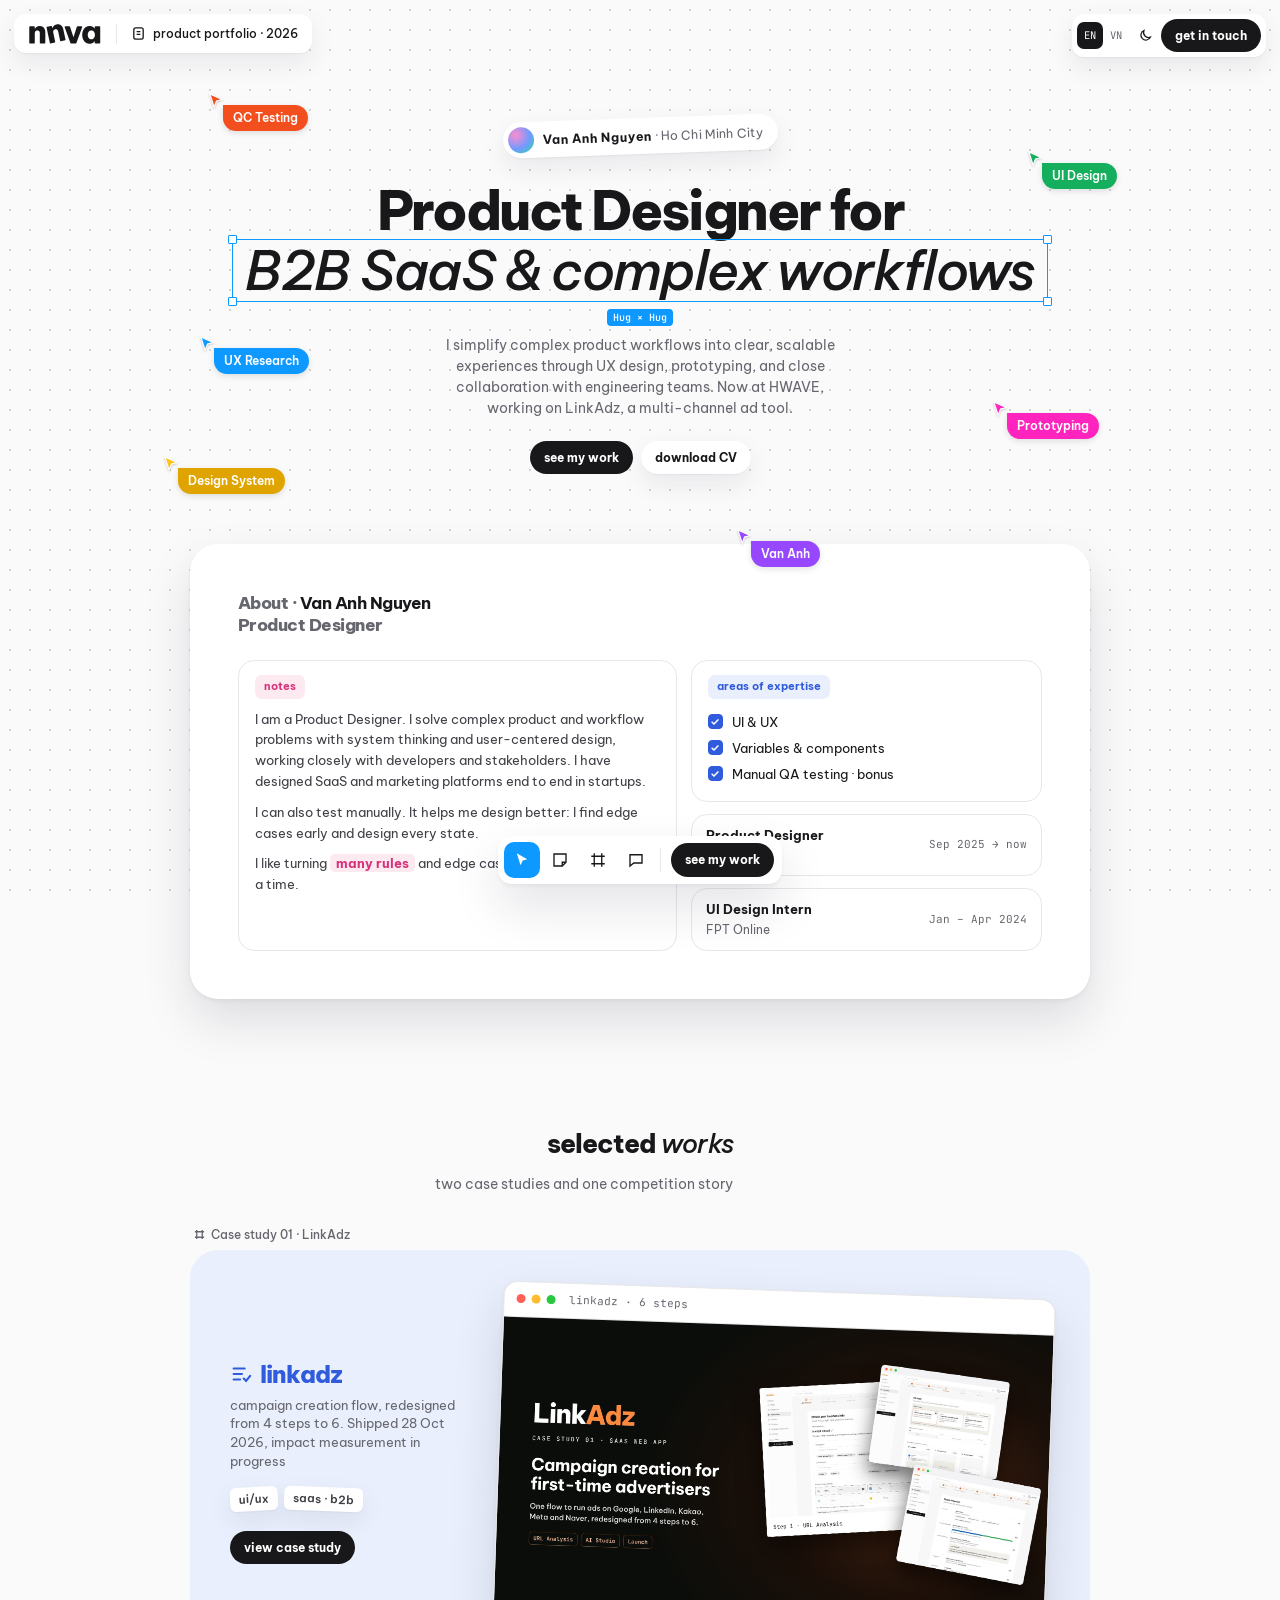
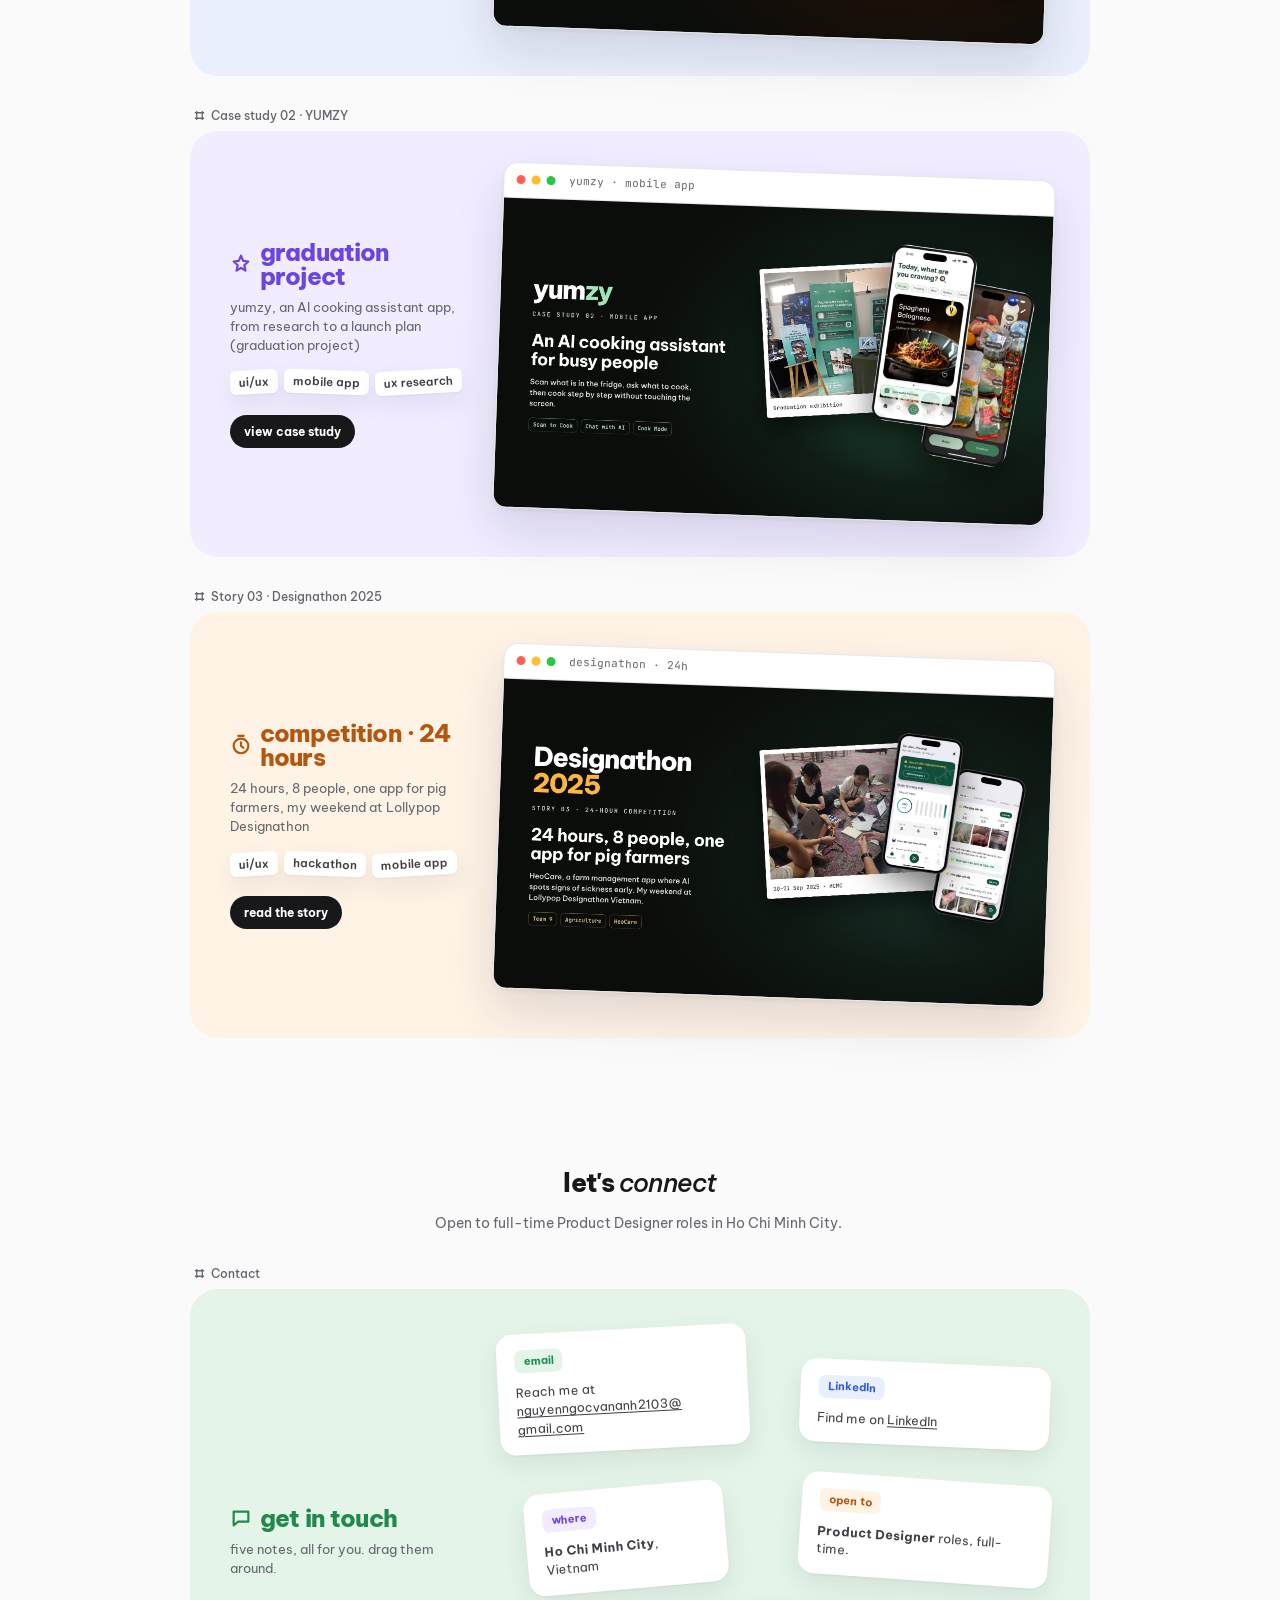
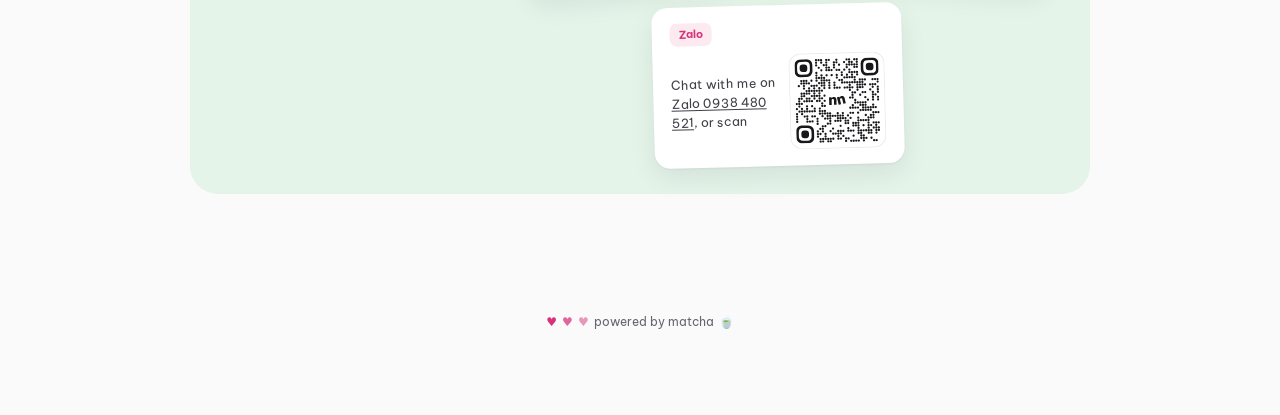
==== commit 7a335447: "Portfolio: hero headline = "Product Designer for B2B SaaS & complex workflows" - Replace the rule-he" ====
--- a/index.html
+++ b/index.html
@@ -6,16 +6,16 @@
 <link rel="icon" href="logo/favicon.ico" sizes="any"><link rel="icon" type="image/png" sizes="32x32" href="logo/nn-icon-32.png"><link rel="apple-touch-icon" href="logo/nn-icon-180.png">
 <script src="theme.js?v=20261119"></script>
 <script src="logo.js?v=20261119" defer></script>
-<title>Van Anh Nguyen · UI/UX Designer Portfolio 2026</title>
-<meta name="description" content="Van Anh Nguyen, product designer in Ho Chi Minh City. Case studies: LinkAdz campaign creation flow, YUMZY AI cooking app, Designathon 2025.">
+<title>Van Anh Nguyen · Product Designer Portfolio 2026</title>
+<meta name="description" content="Van Anh Nguyen, Product Designer in Ho Chi Minh City. Case studies: LinkAdz campaign creation flow, YUMZY AI cooking app, Designathon 2025.">
 <meta property="og:url" content="https://nnva-portfolio.github.io/">
 <link rel="canonical" href="https://nnva-portfolio.github.io/">
 <link rel="alternate" hreflang="en" href="https://nnva-portfolio.github.io/">
 <link rel="alternate" hreflang="vi" href="https://nnva-portfolio.github.io/about-vi.html">
 <link rel="alternate" hreflang="x-default" href="https://nnva-portfolio.github.io/">
 <meta property="og:type" content="website">
-<meta property="og:title" content="Van Anh Nguyen · UI/UX Designer Portfolio 2026">
-<meta property="og:description" content="Van Anh Nguyen, product designer in Ho Chi Minh City. Case studies: LinkAdz campaign creation flow, YUMZY AI cooking app, Designathon 2025.">
+<meta property="og:title" content="Van Anh Nguyen · Product Designer Portfolio 2026">
+<meta property="og:description" content="Van Anh Nguyen, Product Designer in Ho Chi Minh City. Case studies: LinkAdz campaign creation flow, YUMZY AI cooking app, Designathon 2025.">
 <meta property="og:image" content="https://nnva-portfolio.github.io/og.jpg">
 <meta property="og:image:width" content="1200">
 <meta property="og:image:height" content="630">
@@ -243,15 +243,15 @@
 <div class="wrap" id="top">
   <header class="hero">
     <div class="cur hs" style="left:1%;top:335px" aria-hidden="true"><svg viewBox="0 0 18 18"><path d="M2 2l13 6-6 1.5L6.5 16z" fill="#0d99ff" stroke="#fff" stroke-width="1.2"/></svg><b style="background:#0d99ff">UX Research</b></div><div class="cur d3 hs" style="left:2%;top:92px" aria-hidden="true"><svg viewBox="0 0 18 18"><path d="M2 2l13 6-6 1.5L6.5 16z" fill="#f24e1e" stroke="#fff" stroke-width="1.2"/></svg><b style="background:#f24e1e">QC Testing</b></div><div class="cur d2 hs" style="right:-3%;top:150px" aria-hidden="true"><svg viewBox="0 0 18 18"><path d="M2 2l13 6-6 1.5L6.5 16z" fill="#14ae5c" stroke="#fff" stroke-width="1.2"/></svg><b style="background:#14ae5c">UI Design</b></div><div class="cur d3 hs" style="left:-3%;top:455px" aria-hidden="true"><svg viewBox="0 0 18 18"><path d="M2 2l13 6-6 1.5L6.5 16z" fill="#ffc21a" stroke="#fff" stroke-width="1.2"/></svg><b style="background:#e0a400">Design System</b></div><div class="cur d4 hs" style="right:-1%;top:400px" aria-hidden="true"><svg viewBox="0 0 18 18"><path d="M2 2l13 6-6 1.5L6.5 16z" fill="#ff24bd" stroke="#fff" stroke-width="1.2"/></svg><b style="background:#ff24bd">Prototyping</b></div>
-    <div class="who"><i></i><span><b>Van Anh Nguyen</b> · Product Designer · B2B SaaS</span></div>
-    <h1>I turn rule-heavy SaaS flows into <span class="selbox"><i class="h h1"></i><i class="h h2"></i><i class="h h3"></i><i class="h h4"></i><span class="it">one clear step at a time</span><span class="dim" aria-hidden="true">Hug × Hug</span></span></h1>
-    <p class="sub">I simplify complex product workflows into clear, scalable experiences through UX design, prototyping and close work with engineers. Now Product Designer at HWAVE, working on LinkAdz, a multi-channel ad tool.</p>
+    <div class="who"><i></i><span><b>Van Anh Nguyen</b> · Ho Chi Minh City</span></div>
+    <h1>Product Designer for <span class="selbox"><i class="h h1"></i><i class="h h2"></i><i class="h h3"></i><i class="h h4"></i><span class="it">B2B SaaS &amp; complex workflows</span><span class="dim" aria-hidden="true">Hug × Hug</span></span></h1>
+    <p class="sub">I simplify complex product workflows into clear, scalable experiences through UX design, prototyping, and close collaboration with engineering teams. Now at HWAVE, working on LinkAdz, a multi-channel ad tool.</p>
     <div class="btns"><a class="cta" href="#work">see my work</a><a class="cta ghost" href="NguyenNgocVanAnh_ProductDesigner_CV_2026.pdf" download="NguyenNgocVanAnh_ProductDesigner_CV_2026.pdf">download CV</a></div>
 
     <div class="app" id="about">
       <div class="cur hs" style="right:30%;top:-16px;animation-duration:7s" aria-hidden="true"><svg viewBox="0 0 18 18"><path d="M2 2l13 6-6 1.5L6.5 16z" fill="#9747ff" stroke="#fff" stroke-width="1.2"/></svg><b style="background:#9747ff">Van Anh</b></div>
       <div class="apphead">
-        <h2>About · <b>Van Anh Nguyen</b><br>product designer</h2>
+        <h2>About · <b>Van Anh Nguyen</b><br>Product Designer</h2>
       </div>
       <div class="board">
         <div class="w"><span class="lbl pink">notes</span>
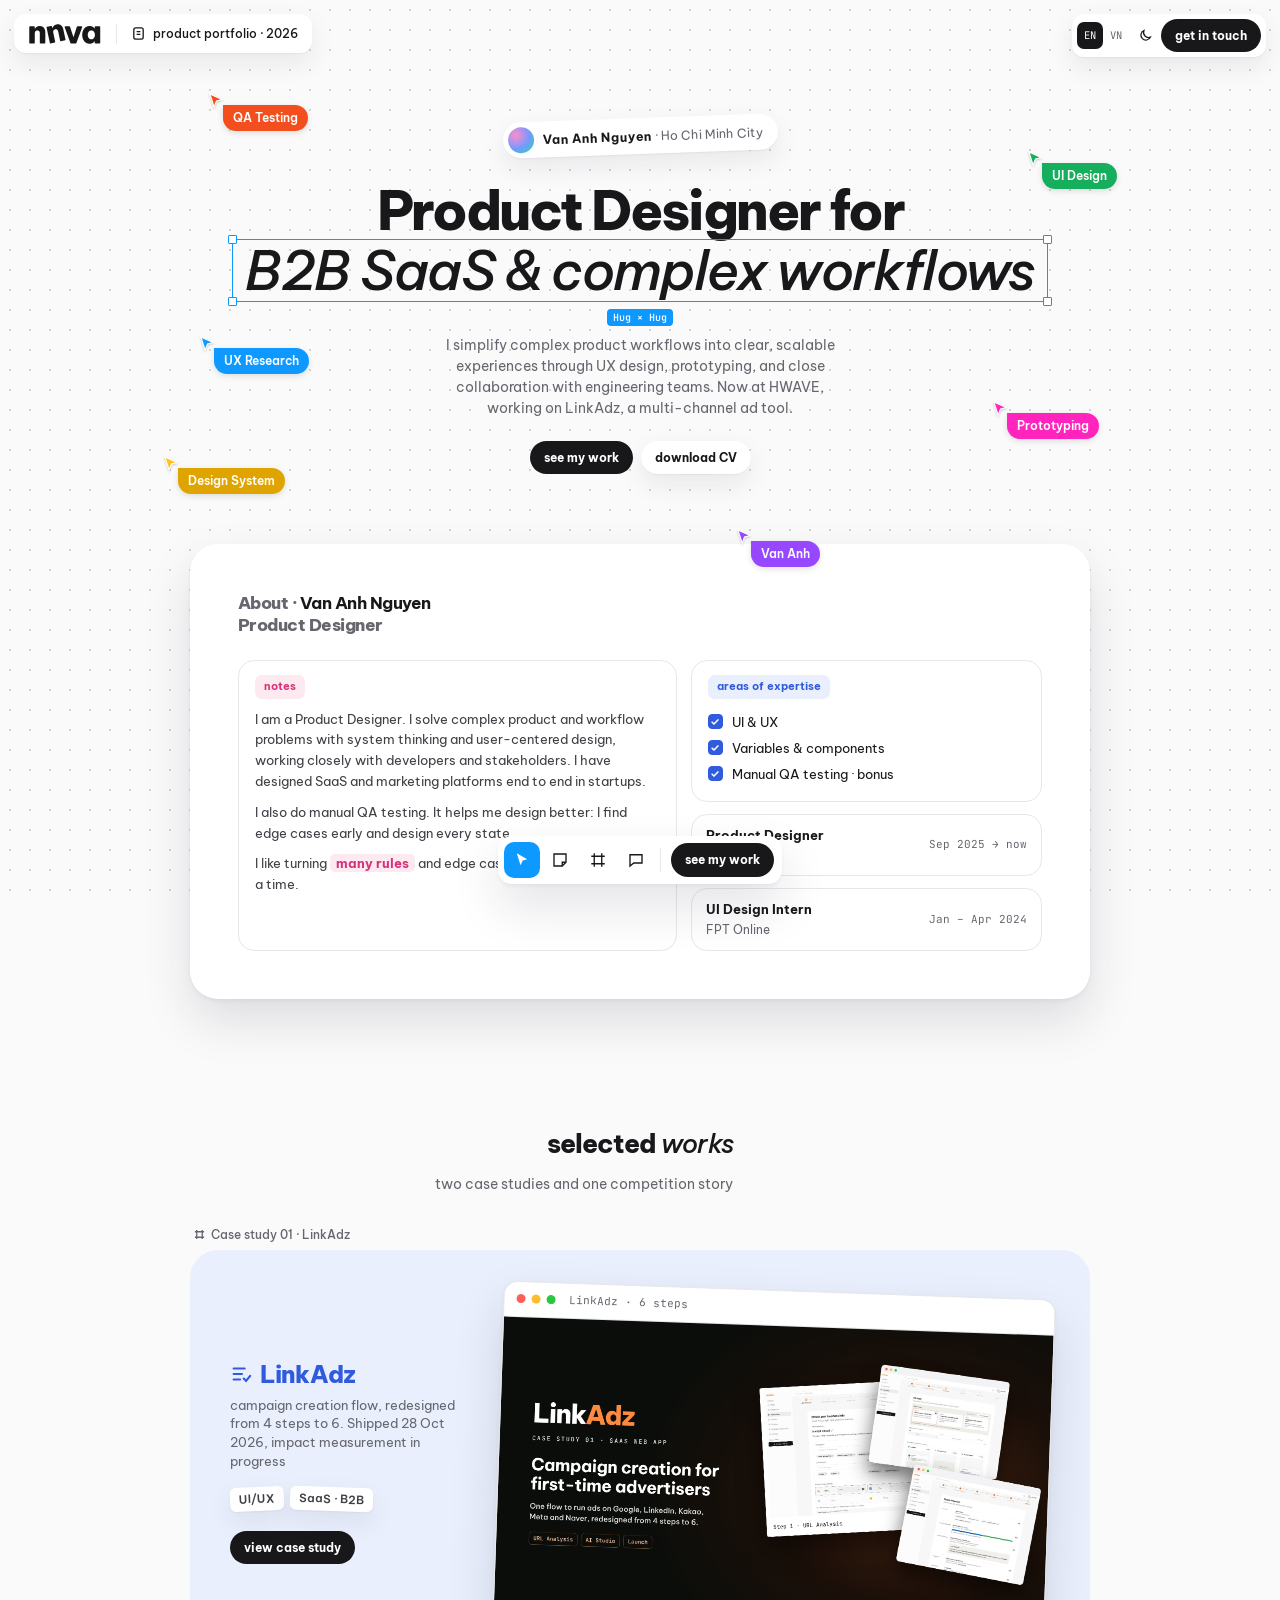
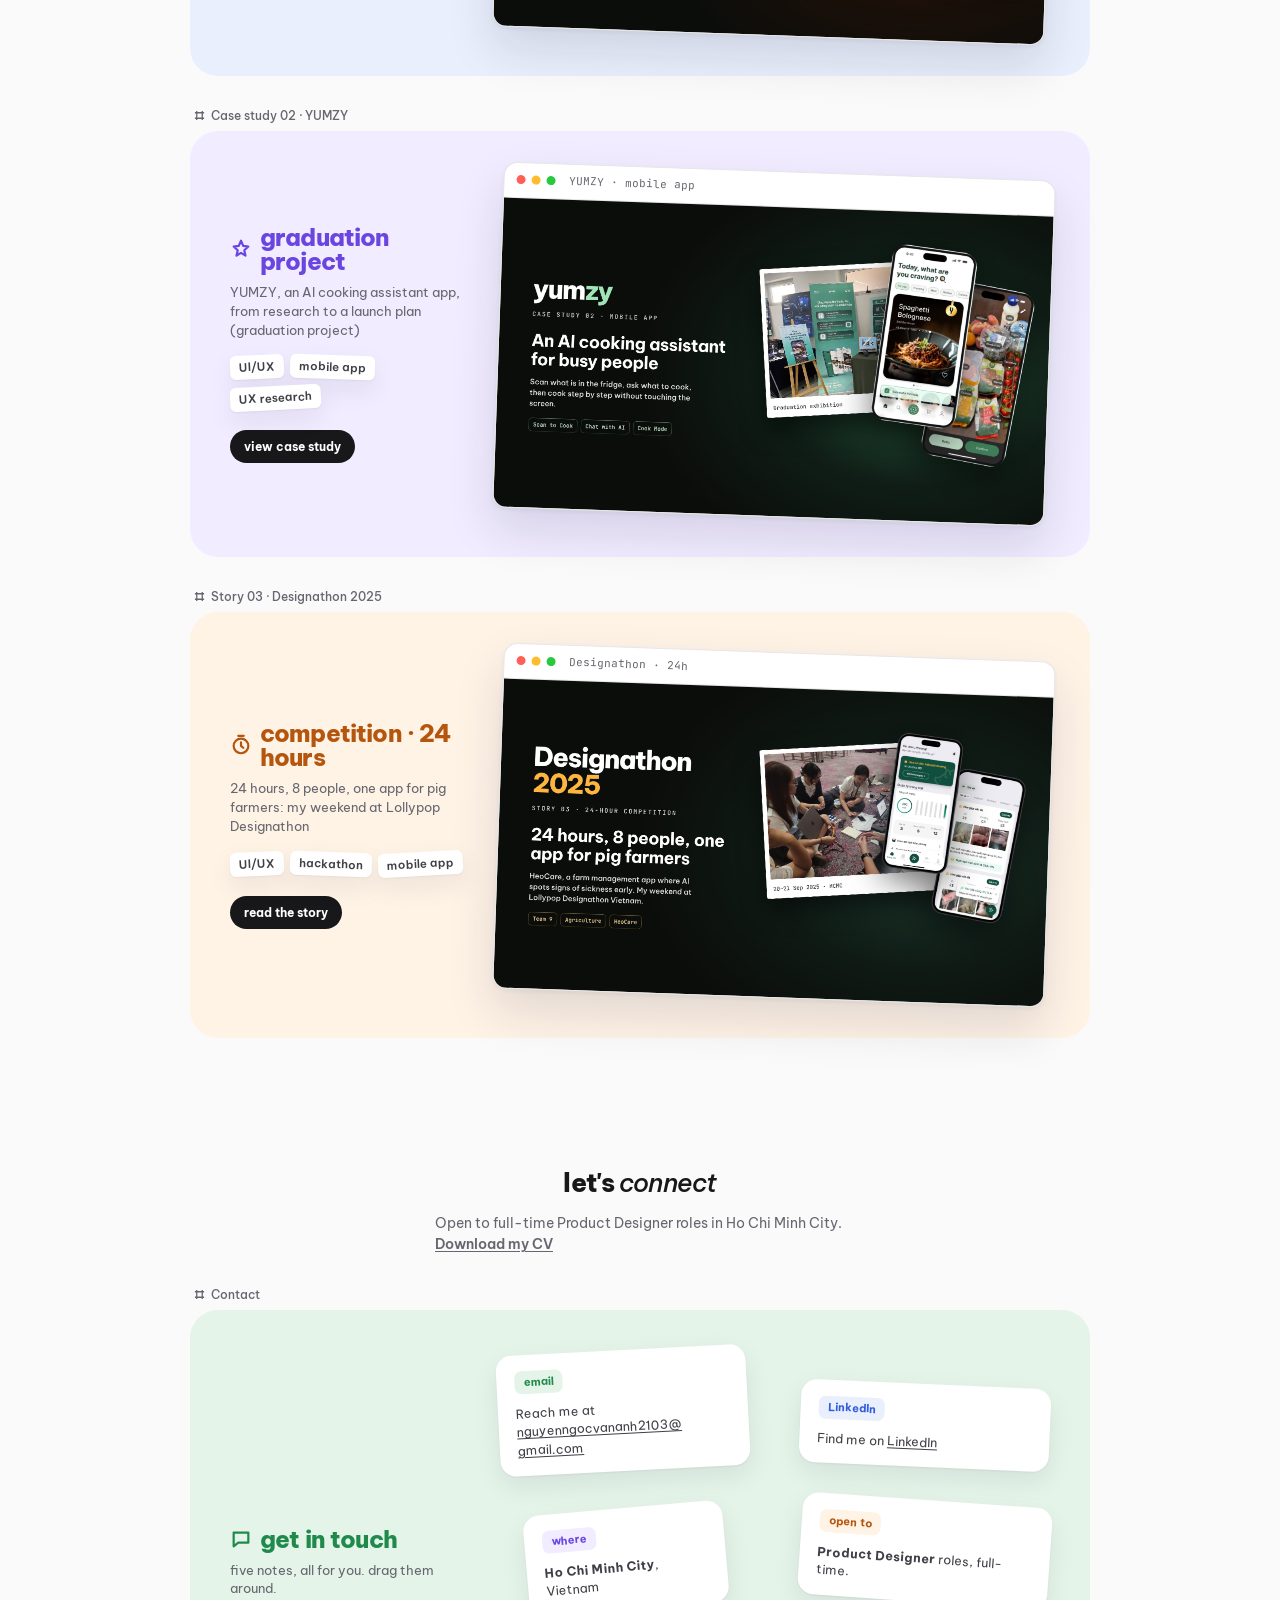
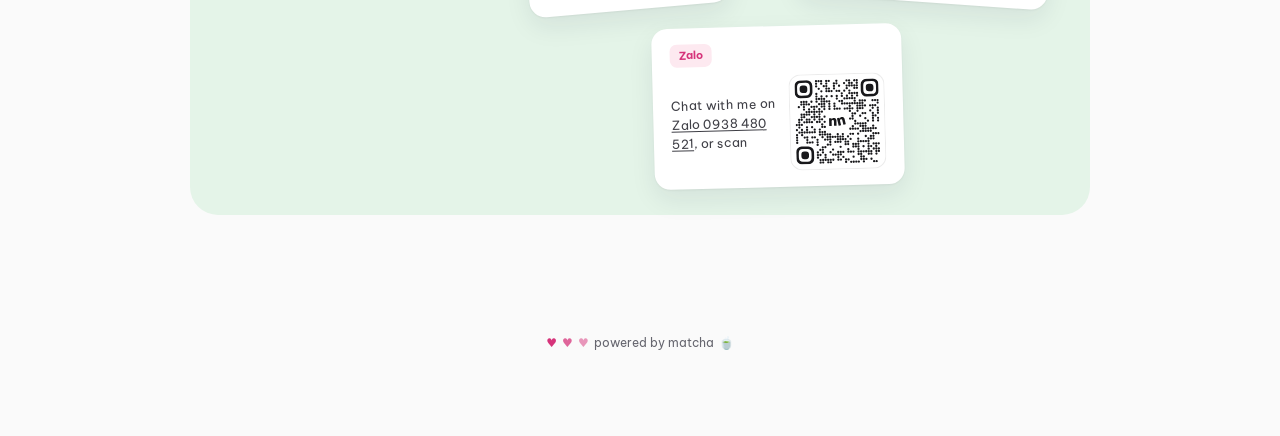
==== commit 4983680c: "Portfolio: English proofreading pass (EN + VN parity) - Brand names capitalized on homepage cards (L" ====
--- a/index.html
+++ b/index.html
@@ -242,7 +242,7 @@
 
 <div class="wrap" id="top">
   <header class="hero">
-    <div class="cur hs" style="left:1%;top:335px" aria-hidden="true"><svg viewBox="0 0 18 18"><path d="M2 2l13 6-6 1.5L6.5 16z" fill="#0d99ff" stroke="#fff" stroke-width="1.2"/></svg><b style="background:#0d99ff">UX Research</b></div><div class="cur d3 hs" style="left:2%;top:92px" aria-hidden="true"><svg viewBox="0 0 18 18"><path d="M2 2l13 6-6 1.5L6.5 16z" fill="#f24e1e" stroke="#fff" stroke-width="1.2"/></svg><b style="background:#f24e1e">QC Testing</b></div><div class="cur d2 hs" style="right:-3%;top:150px" aria-hidden="true"><svg viewBox="0 0 18 18"><path d="M2 2l13 6-6 1.5L6.5 16z" fill="#14ae5c" stroke="#fff" stroke-width="1.2"/></svg><b style="background:#14ae5c">UI Design</b></div><div class="cur d3 hs" style="left:-3%;top:455px" aria-hidden="true"><svg viewBox="0 0 18 18"><path d="M2 2l13 6-6 1.5L6.5 16z" fill="#ffc21a" stroke="#fff" stroke-width="1.2"/></svg><b style="background:#e0a400">Design System</b></div><div class="cur d4 hs" style="right:-1%;top:400px" aria-hidden="true"><svg viewBox="0 0 18 18"><path d="M2 2l13 6-6 1.5L6.5 16z" fill="#ff24bd" stroke="#fff" stroke-width="1.2"/></svg><b style="background:#ff24bd">Prototyping</b></div>
+    <div class="cur hs" style="left:1%;top:335px" aria-hidden="true"><svg viewBox="0 0 18 18"><path d="M2 2l13 6-6 1.5L6.5 16z" fill="#0d99ff" stroke="#fff" stroke-width="1.2"/></svg><b style="background:#0d99ff">UX Research</b></div><div class="cur d3 hs" style="left:2%;top:92px" aria-hidden="true"><svg viewBox="0 0 18 18"><path d="M2 2l13 6-6 1.5L6.5 16z" fill="#f24e1e" stroke="#fff" stroke-width="1.2"/></svg><b style="background:#f24e1e">QA Testing</b></div><div class="cur d2 hs" style="right:-3%;top:150px" aria-hidden="true"><svg viewBox="0 0 18 18"><path d="M2 2l13 6-6 1.5L6.5 16z" fill="#14ae5c" stroke="#fff" stroke-width="1.2"/></svg><b style="background:#14ae5c">UI Design</b></div><div class="cur d3 hs" style="left:-3%;top:455px" aria-hidden="true"><svg viewBox="0 0 18 18"><path d="M2 2l13 6-6 1.5L6.5 16z" fill="#ffc21a" stroke="#fff" stroke-width="1.2"/></svg><b style="background:#e0a400">Design System</b></div><div class="cur d4 hs" style="right:-1%;top:400px" aria-hidden="true"><svg viewBox="0 0 18 18"><path d="M2 2l13 6-6 1.5L6.5 16z" fill="#ff24bd" stroke="#fff" stroke-width="1.2"/></svg><b style="background:#ff24bd">Prototyping</b></div>
     <div class="who"><i></i><span><b>Van Anh Nguyen</b> · Ho Chi Minh City</span></div>
     <h1>Product Designer for <span class="selbox"><i class="h h1"></i><i class="h h2"></i><i class="h h3"></i><i class="h h4"></i><span class="it">B2B SaaS &amp; complex workflows</span><span class="dim" aria-hidden="true">Hug × Hug</span></span></h1>
     <p class="sub">I simplify complex product workflows into clear, scalable experiences through UX design, prototyping, and close collaboration with engineering teams. Now at HWAVE, working on LinkAdz, a multi-channel ad tool.</p>
@@ -255,7 +255,7 @@
       </div>
       <div class="board">
         <div class="w"><span class="lbl pink">notes</span>
-          <p>I am a Product Designer. I solve complex product and workflow problems with system thinking and user-centered design, working closely with developers and stakeholders. I have designed SaaS and marketing platforms end to end in startups.</p><p>I can also test manually. It helps me design better: I find edge cases early and design every state.</p><p>I like turning <span class="tag">many rules</span> and edge cases into one clear step at a time.</p></div>
+          <p>I am a Product Designer. I solve complex product and workflow problems with system thinking and user-centered design, working closely with developers and stakeholders. I have designed SaaS and marketing platforms end to end in startups.</p><p>I also do manual QA testing. It helps me design better: I find edge cases early and design every state.</p><p>I like turning <span class="tag">many rules</span> and edge cases into one clear step at a time.</p></div>
         <div class="side">
           <div class="w"><span class="lbl blue">areas of expertise</span>
             <ul class="ck"><li class="done">UI &amp; UX</li><li class="done">Variables &amp; components</li><li class="done">Manual QA testing · bonus</li></ul></div>
@@ -273,12 +273,12 @@
     <div class="fr"><p class="fname"><svg viewBox="0 0 12 12" fill="none" stroke="currentColor" stroke-width="1.4"><path d="M3 1v10M9 1v10M1 3h10M1 9h10"/></svg>Case study 01 · LinkAdz</p>
       <div class="block blue duo">
         <div>
-          <div class="kt"><svg viewBox="0 0 24 24" fill="none" stroke="currentColor" stroke-width="2.4" stroke-linecap="round"><path d="M4 6h12M4 12h9M4 18h7"/><path d="M15 17l2.5 2.5L22 14"/></svg>linkadz</div>
+          <div class="kt"><svg viewBox="0 0 24 24" fill="none" stroke="currentColor" stroke-width="2.4" stroke-linecap="round"><path d="M4 6h12M4 12h9M4 18h7"/><path d="M15 17l2.5 2.5L22 14"/></svg>LinkAdz</div>
           <p class="kd">campaign creation flow, redesigned from 4 steps to 6. Shipped 28 Oct 2026, impact measurement in progress</p>
-          <div class="chips"><span class="chip">ui/ux</span><span class="chip">saas · b2b</span></div>
+          <div class="chips"><span class="chip">UI/UX</span><span class="chip">SaaS · B2B</span></div>
           <a class="cta" href="linkadz.html">view case study</a>
         </div>
-        <a class="frame tilt pick" href="linkadz.html"><div class="chrome"><i></i><i></i><i></i><span>linkadz · 6 steps</span></div><img src="cover/linkadz.jpg" alt="LinkAdz cover: the 6-step campaign creation flow"></a>
+        <a class="frame tilt pick" href="linkadz.html"><div class="chrome"><i></i><i></i><i></i><span>LinkAdz · 6 steps</span></div><img src="cover/linkadz.jpg" alt="LinkAdz cover: the 6-step campaign creation flow"></a>
       </div>
     </div>
 
@@ -286,11 +286,11 @@
       <div class="block violet duo">
         <div>
           <div class="kt"><svg viewBox="0 0 24 24" fill="none" stroke="currentColor" stroke-width="2.4" stroke-linejoin="round"><path d="M12 3l2.4 5.6L20 9.3l-4.4 4 1.3 6-4.9-3.1-4.9 3.1 1.3-6L4 9.3l5.6-.7z"/></svg>graduation project</div>
-          <p class="kd">yumzy, an AI cooking assistant app, from research to a launch plan (graduation project)</p>
-          <div class="chips"><span class="chip">ui/ux</span><span class="chip">mobile app</span><span class="chip">ux research</span></div>
+          <p class="kd">YUMZY, an AI cooking assistant app, from research to a launch plan (graduation project)</p>
+          <div class="chips"><span class="chip">UI/UX</span><span class="chip">mobile app</span><span class="chip">UX research</span></div>
           <a class="cta" href="yumzy.html">view case study</a>
         </div>
-        <a class="frame tilt pick" href="yumzy.html"><div class="chrome"><i></i><i></i><i></i><span>yumzy · mobile app</span></div><img src="cover/yumzy.jpg" alt="YUMZY app, brand and features"></a>
+        <a class="frame tilt pick" href="yumzy.html"><div class="chrome"><i></i><i></i><i></i><span>YUMZY · mobile app</span></div><img src="cover/yumzy.jpg" alt="YUMZY app, brand and features"></a>
       </div>
     </div>
 
@@ -298,18 +298,18 @@
       <div class="block peach duo">
         <div>
           <div class="kt"><svg viewBox="0 0 24 24" fill="none" stroke="currentColor" stroke-width="2.4" stroke-linecap="round" stroke-linejoin="round"><circle cx="12" cy="13" r="8"/><path d="M12 9v4l2.5 2M9 2h6"/></svg>competition · 24 hours</div>
-          <p class="kd">24 hours, 8 people, one app for pig farmers, my weekend at Lollypop Designathon</p>
-          <div class="chips"><span class="chip">ui/ux</span><span class="chip">hackathon</span><span class="chip">mobile app</span></div>
+          <p class="kd">24 hours, 8 people, one app for pig farmers: my weekend at Lollypop Designathon</p>
+          <div class="chips"><span class="chip">UI/UX</span><span class="chip">hackathon</span><span class="chip">mobile app</span></div>
           <a class="cta" href="designathon.html">read the story</a>
         </div>
-        <a class="frame tilt pick" href="designathon.html"><div class="chrome"><i></i><i></i><i></i><span>designathon · 24h</span></div><img src="cover/designathon.jpg" alt="Designathon 2025 cover: my team sketching and the HeoCare app"></a>
+        <a class="frame tilt pick" href="designathon.html"><div class="chrome"><i></i><i></i><i></i><span>Designathon · 24h</span></div><img src="cover/designathon.jpg" alt="Designathon 2025 cover: my team sketching and the HeoCare app"></a>
       </div>
     </div>
   </section>
 
   <section id="connect">
     <h2>let's <span class="it">connect</span></h2>
-    <p class="sub">Open to full-time Product Designer roles in Ho Chi Minh City.</p>
+    <p class="sub">Open to full-time Product Designer roles in Ho Chi Minh City. <a href="NguyenNgocVanAnh_ProductDesigner_CV_2026.pdf" download="NguyenNgocVanAnh_ProductDesigner_CV_2026.pdf" style="color:inherit;font-weight:600;text-decoration:underline;text-underline-offset:2px">Download my CV</a></p>
     <div class="fr"><p class="fname"><svg viewBox="0 0 12 12" fill="none" stroke="currentColor" stroke-width="1.4"><path d="M3 1v10M9 1v10M1 3h10M1 9h10"/></svg>Contact</p>
       <div class="block mint duo">
         <div>
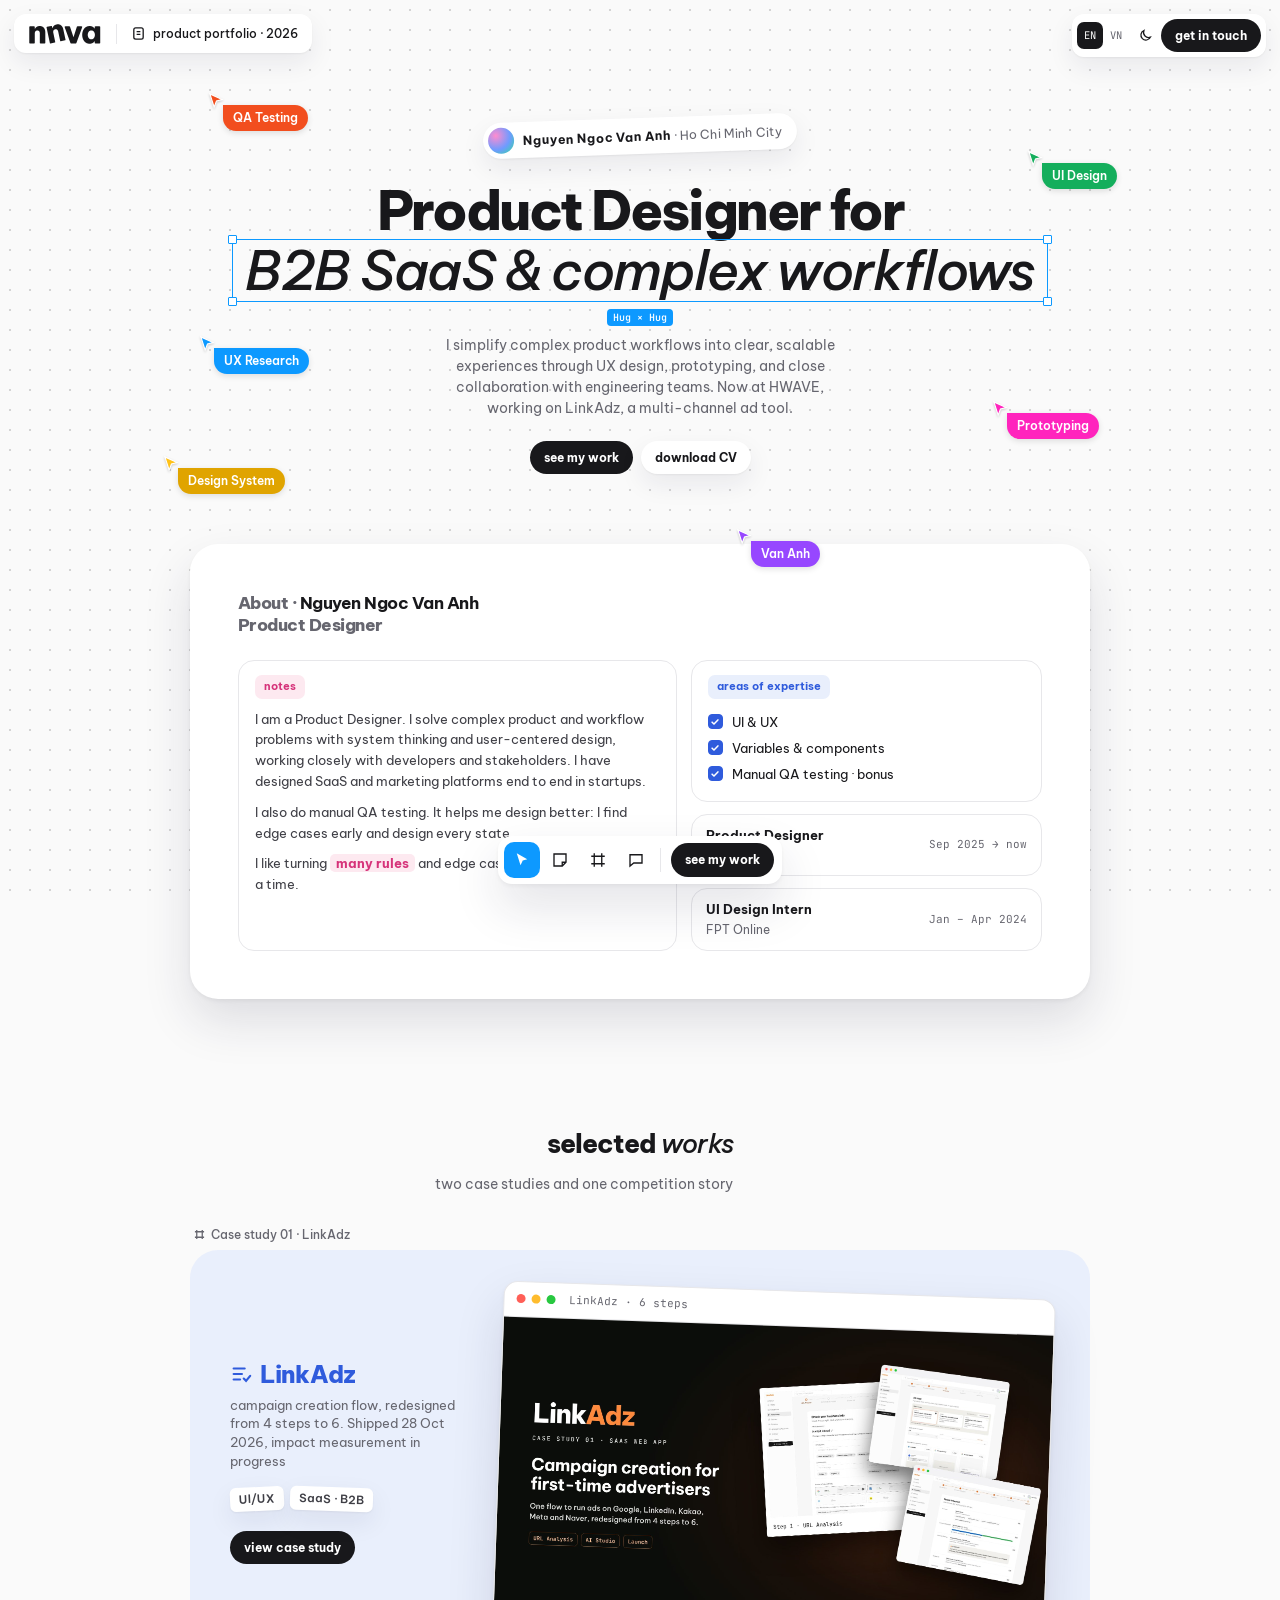
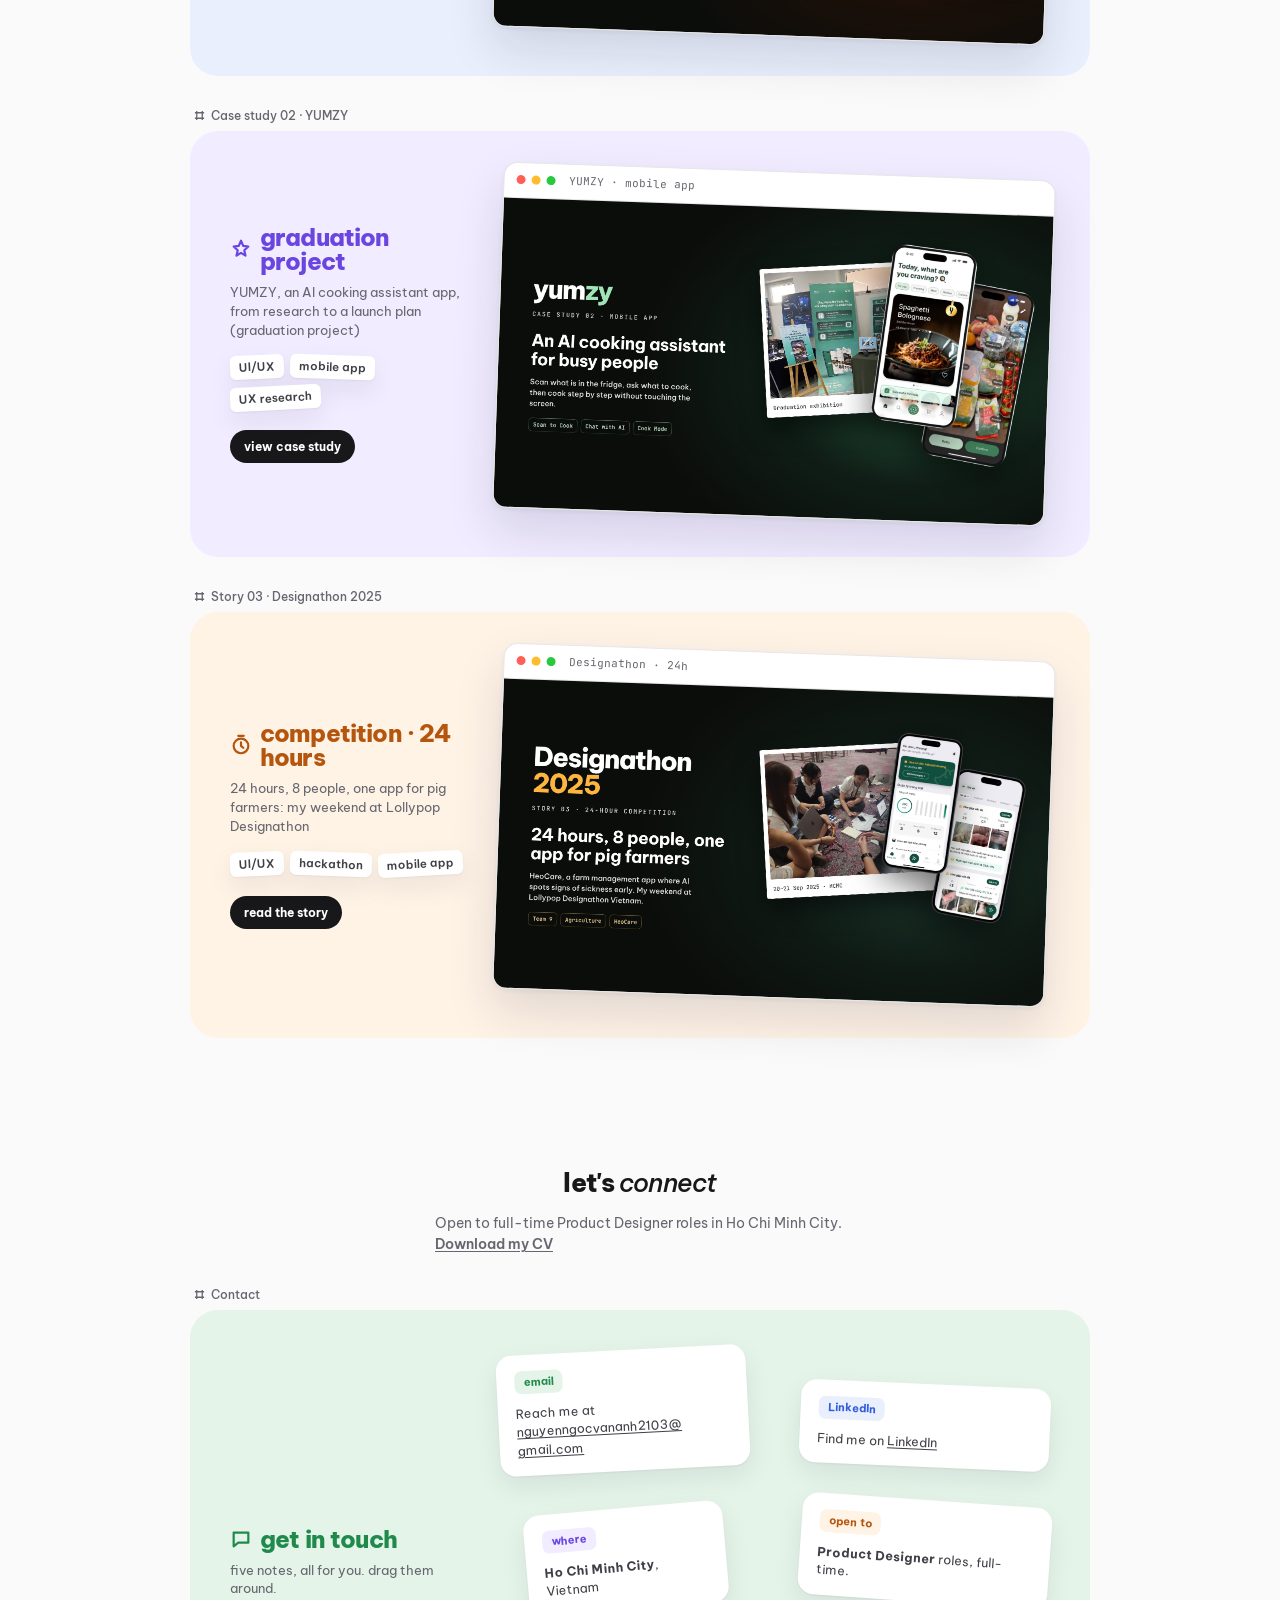
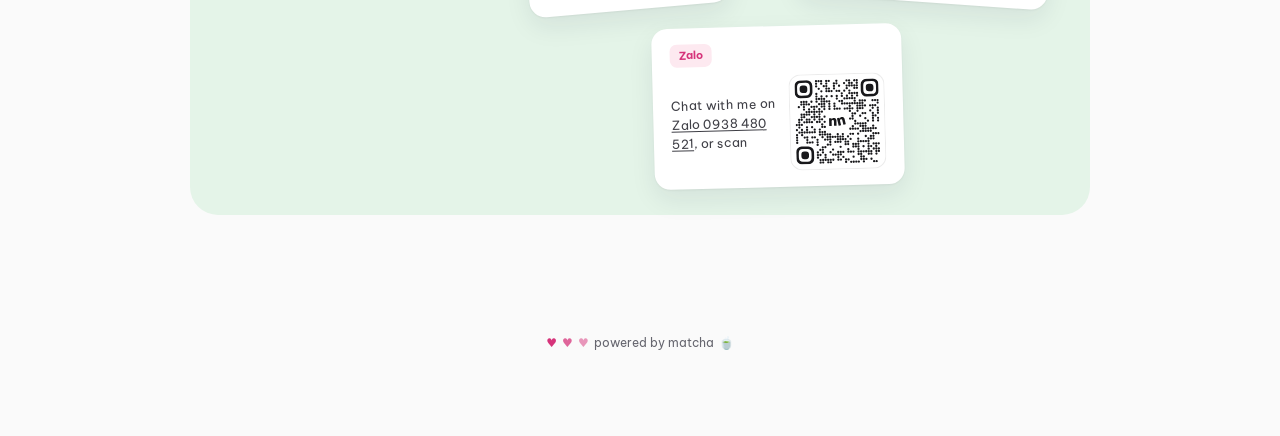
==== commit 7fa6bf4f: "Portfolio: use one professional name (Nguyen Ngoc Van Anh / Nguyễn Ngọc Vân Anh) Matches the CV head" ====
--- a/index.html
+++ b/index.html
@@ -6,16 +6,16 @@
 <link rel="icon" href="logo/favicon.ico" sizes="any"><link rel="icon" type="image/png" sizes="32x32" href="logo/nn-icon-32.png"><link rel="apple-touch-icon" href="logo/nn-icon-180.png">
 <script src="theme.js?v=20261119"></script>
 <script src="logo.js?v=20261119" defer></script>
-<title>Van Anh Nguyen · Product Designer Portfolio 2026</title>
-<meta name="description" content="Van Anh Nguyen, Product Designer in Ho Chi Minh City. Case studies: LinkAdz campaign creation flow, YUMZY AI cooking app, Designathon 2025.">
+<title>Nguyen Ngoc Van Anh · Product Designer Portfolio 2026</title>
+<meta name="description" content="Nguyen Ngoc Van Anh, Product Designer in Ho Chi Minh City. Case studies: LinkAdz campaign creation flow, YUMZY AI cooking app, Designathon 2025.">
 <meta property="og:url" content="https://nnva-portfolio.github.io/">
 <link rel="canonical" href="https://nnva-portfolio.github.io/">
 <link rel="alternate" hreflang="en" href="https://nnva-portfolio.github.io/">
 <link rel="alternate" hreflang="vi" href="https://nnva-portfolio.github.io/about-vi.html">
 <link rel="alternate" hreflang="x-default" href="https://nnva-portfolio.github.io/">
 <meta property="og:type" content="website">
-<meta property="og:title" content="Van Anh Nguyen · Product Designer Portfolio 2026">
-<meta property="og:description" content="Van Anh Nguyen, Product Designer in Ho Chi Minh City. Case studies: LinkAdz campaign creation flow, YUMZY AI cooking app, Designathon 2025.">
+<meta property="og:title" content="Nguyen Ngoc Van Anh · Product Designer Portfolio 2026">
+<meta property="og:description" content="Nguyen Ngoc Van Anh, Product Designer in Ho Chi Minh City. Case studies: LinkAdz campaign creation flow, YUMZY AI cooking app, Designathon 2025.">
 <meta property="og:image" content="https://nnva-portfolio.github.io/og.jpg">
 <meta property="og:image:width" content="1200">
 <meta property="og:image:height" content="630">
@@ -221,7 +221,7 @@
 <body>
 
 <div class="bar tl">
-  <a class="bit logo nn-hover" href="#top" aria-label="Van Anh Nguyen"><span class="nnlogo" data-v="nnva"></span></a>
+  <a class="bit logo nn-hover" href="#top" aria-label="Nguyen Ngoc Van Anh"><span class="nnlogo" data-v="nnva"></span></a>
   <span class="sep"></span>
   <span class="bit f2"><svg viewBox="0 0 16 16" fill="none" stroke="currentColor" stroke-width="1.4"><rect x="3" y="2" width="10" height="12" rx="2"/><path d="M6 6h4M6 9h4"/></svg>product portfolio · 2026</span>
 </div>
@@ -243,7 +243,7 @@
 <div class="wrap" id="top">
   <header class="hero">
     <div class="cur hs" style="left:1%;top:335px" aria-hidden="true"><svg viewBox="0 0 18 18"><path d="M2 2l13 6-6 1.5L6.5 16z" fill="#0d99ff" stroke="#fff" stroke-width="1.2"/></svg><b style="background:#0d99ff">UX Research</b></div><div class="cur d3 hs" style="left:2%;top:92px" aria-hidden="true"><svg viewBox="0 0 18 18"><path d="M2 2l13 6-6 1.5L6.5 16z" fill="#f24e1e" stroke="#fff" stroke-width="1.2"/></svg><b style="background:#f24e1e">QA Testing</b></div><div class="cur d2 hs" style="right:-3%;top:150px" aria-hidden="true"><svg viewBox="0 0 18 18"><path d="M2 2l13 6-6 1.5L6.5 16z" fill="#14ae5c" stroke="#fff" stroke-width="1.2"/></svg><b style="background:#14ae5c">UI Design</b></div><div class="cur d3 hs" style="left:-3%;top:455px" aria-hidden="true"><svg viewBox="0 0 18 18"><path d="M2 2l13 6-6 1.5L6.5 16z" fill="#ffc21a" stroke="#fff" stroke-width="1.2"/></svg><b style="background:#e0a400">Design System</b></div><div class="cur d4 hs" style="right:-1%;top:400px" aria-hidden="true"><svg viewBox="0 0 18 18"><path d="M2 2l13 6-6 1.5L6.5 16z" fill="#ff24bd" stroke="#fff" stroke-width="1.2"/></svg><b style="background:#ff24bd">Prototyping</b></div>
-    <div class="who"><i></i><span><b>Van Anh Nguyen</b> · Ho Chi Minh City</span></div>
+    <div class="who"><i></i><span><b>Nguyen Ngoc Van Anh</b> · Ho Chi Minh City</span></div>
     <h1>Product Designer for <span class="selbox"><i class="h h1"></i><i class="h h2"></i><i class="h h3"></i><i class="h h4"></i><span class="it">B2B SaaS &amp; complex workflows</span><span class="dim" aria-hidden="true">Hug × Hug</span></span></h1>
     <p class="sub">I simplify complex product workflows into clear, scalable experiences through UX design, prototyping, and close collaboration with engineering teams. Now at HWAVE, working on LinkAdz, a multi-channel ad tool.</p>
     <div class="btns"><a class="cta" href="#work">see my work</a><a class="cta ghost" href="NguyenNgocVanAnh_ProductDesigner_CV_2026.pdf" download="NguyenNgocVanAnh_ProductDesigner_CV_2026.pdf">download CV</a></div>
@@ -251,7 +251,7 @@
     <div class="app" id="about">
       <div class="cur hs" style="right:30%;top:-16px;animation-duration:7s" aria-hidden="true"><svg viewBox="0 0 18 18"><path d="M2 2l13 6-6 1.5L6.5 16z" fill="#9747ff" stroke="#fff" stroke-width="1.2"/></svg><b style="background:#9747ff">Van Anh</b></div>
       <div class="apphead">
-        <h2>About · <b>Van Anh Nguyen</b><br>Product Designer</h2>
+        <h2>About · <b>Nguyen Ngoc Van Anh</b><br>Product Designer</h2>
       </div>
       <div class="board">
         <div class="w"><span class="lbl pink">notes</span>
